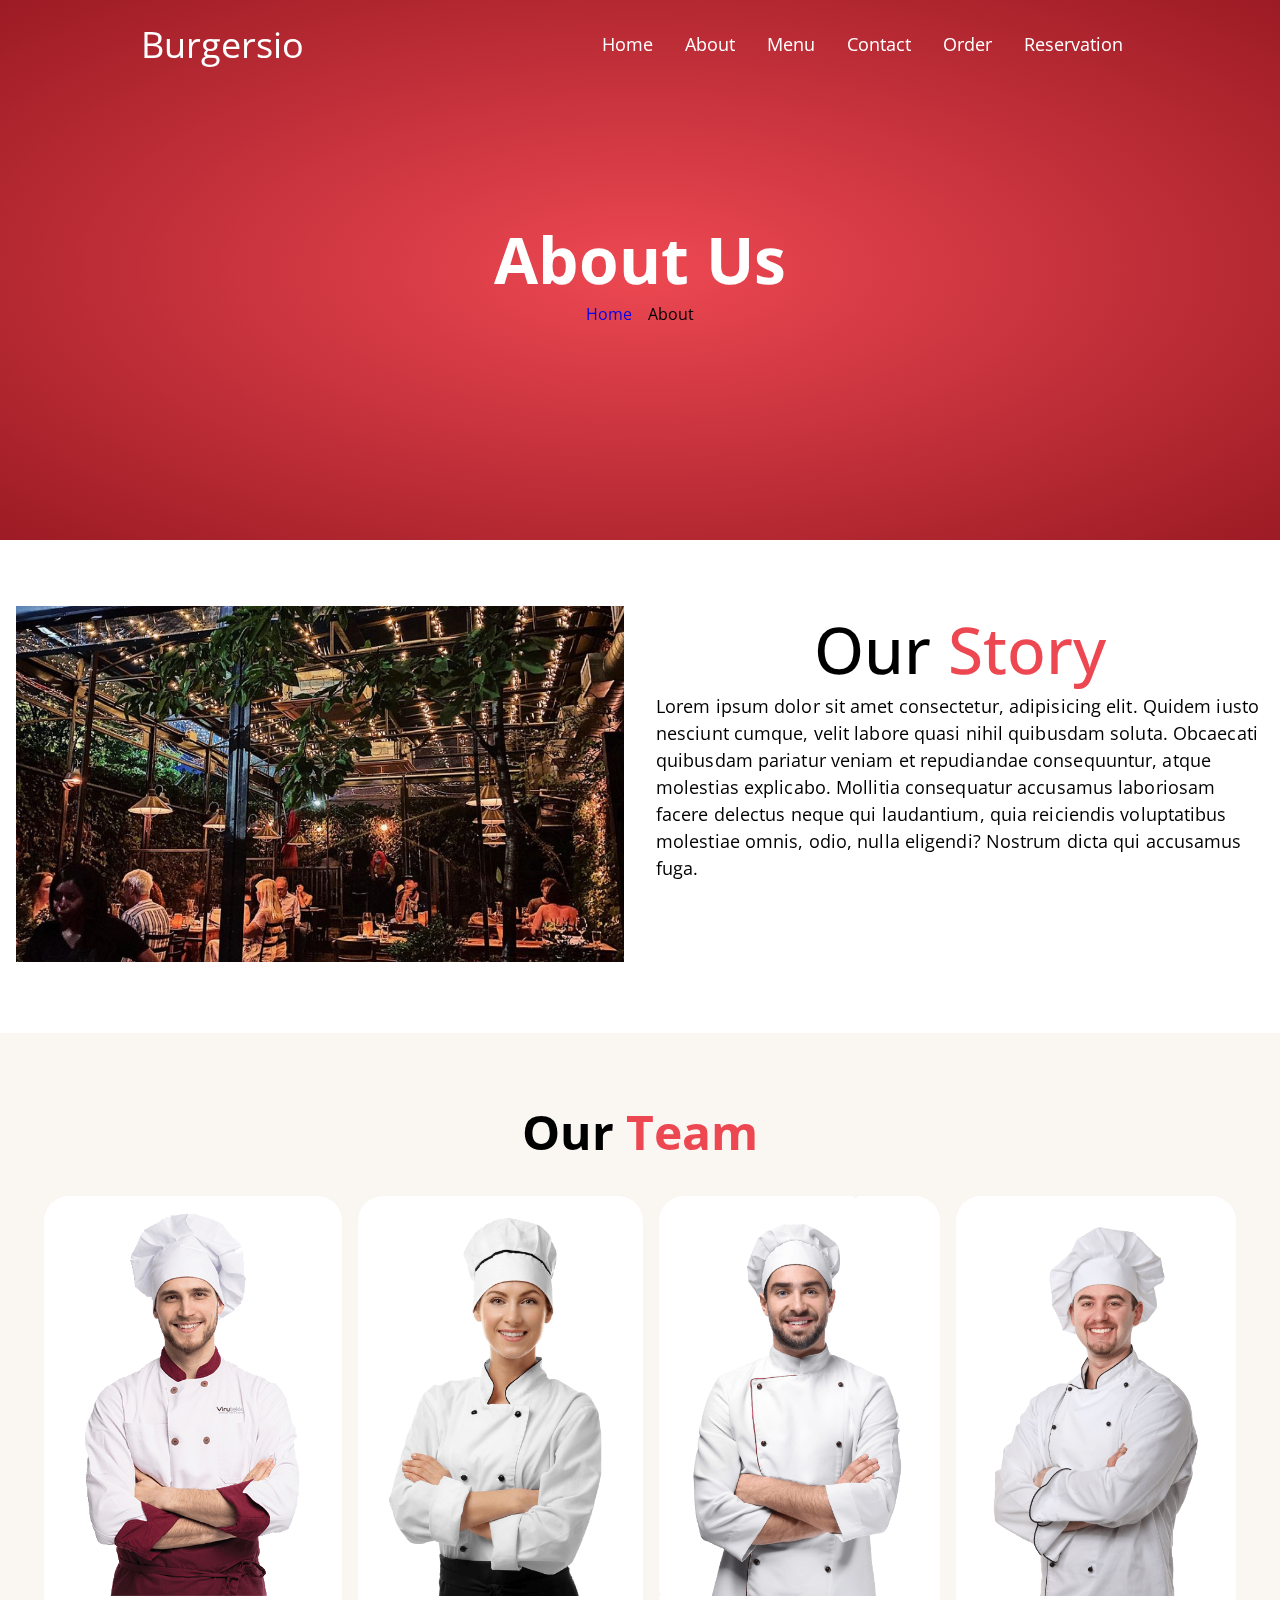
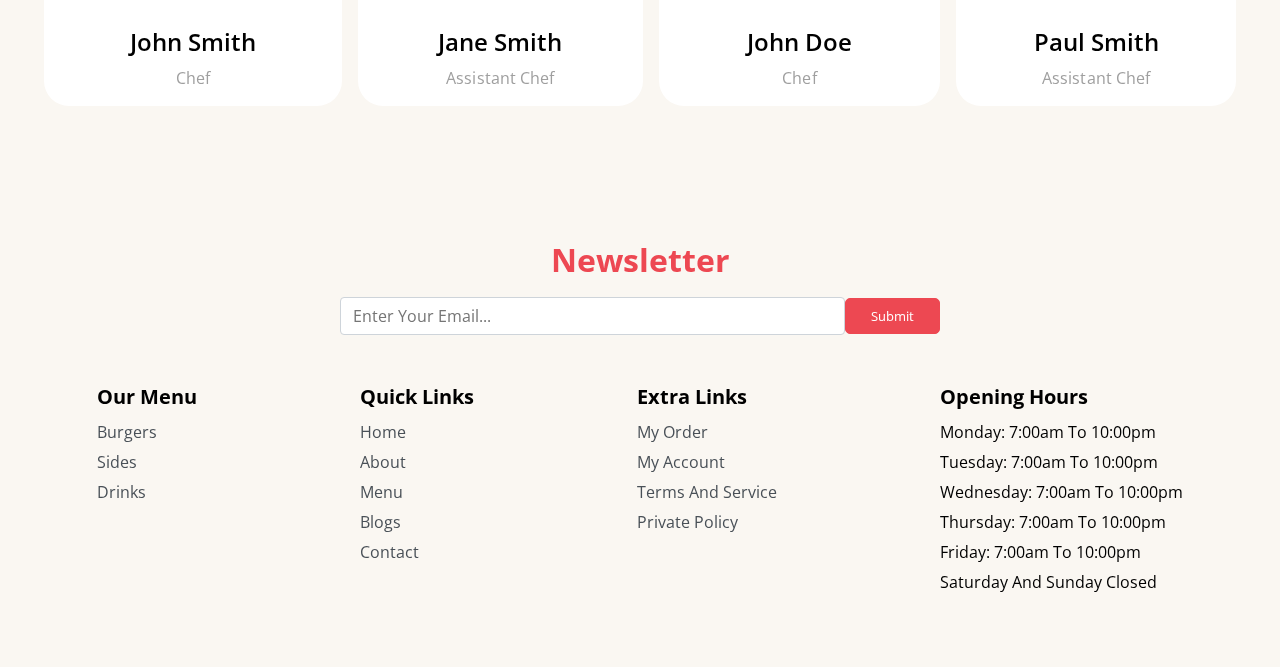
==== about/index.html @ 21f8e9f9 "Burgersio" ====
<!DOCTYPE html>
<html lang="en">

<head>
    <meta charset="UTF-8">
    <meta http-equiv="X-UA-Compatible" content="IE=edge">
    <meta name="viewport" content="width=device-width, initial-scale=1.0">
    <link rel="stylesheet" href="https://use.fontawesome.com/releases/v5.0.13/css/all.css"
        integrity="sha384-DNOHZ68U8hZfKXOrtjWvjxusGo9WQnrNx2sqG0tfsghAvtVlRW3tvkXWZh58N9jp" crossorigin="anonymous">
    <link rel="stylesheet" href="/css/main.css">
    <link href="https://fonts.googleapis.com/css2?family=Poppins:wght@300;400;500;700&display=swap" rel="stylesheet">
    <title>About | Burgersio</title>
</head>

<body>
    <header id="header">
        <div class="nav-container">
            <span id="navbar-toggle" class="toggler">
                <i class="fas fa-bars"></i>
            </span>
            <a href="../index.html" id="logo">Burgersio</a>
            <nav class="navbar">
                <ul class="nav-list">
                    <li class="nav-item"><a href="../index.html" class="nav-link">Home</a></li>
                    <li class="nav-item"><a href="/about" class="nav-link">About</a></li>
                    <li class="nav-item"><a href="/menu" class="nav-link">Menu</a></li>
                    <li class="nav-item"><a href="/contact" class="nav-link">Contact</a></li>
                    <li class="nav-item order-btn">Order</a></li>
                    <li class="nav-item reservation-btn">Reservation</a></li>
                </ul>
            </nav>
        </div>
    </header>

    <section class="hero-header">
        <div class="container">
            <div class="hero-content">
                <h1>About Us</h1>
                <ul>
                    <li><a href="index2.html">Home</a></li>
                    <li>About</a></li>
                </ul>
            </div>
        </div>
    </section>

    <section class="about-us">
        <div class="container">
            <div class="about-container">
                <div class="about-img">
                    <img src="/img/bg.jpeg" class="img-fluid" alt="">
                </div>
                <div class="about-descrption">
                    <h3>Our <span>Story</span></h3>
                    <p>Lorem ipsum dolor sit amet consectetur, adipisicing elit. Quidem iusto nesciunt cumque, velit
                        labore quasi nihil quibusdam soluta. Obcaecati quibusdam pariatur veniam et repudiandae
                        consequuntur, atque molestias explicabo. Mollitia consequatur accusamus laboriosam facere
                        delectus neque qui laudantium, quia reiciendis voluptatibus molestiae omnis, odio, nulla
                        eligendi? Nostrum dicta qui accusamus fuga.</p>
                </div>
            </div>
        </div>
    </section>

    <section class="team">
        <div class="container">
            <h1 id="team-heading">Our <span>Team</span></h1>
            <div class="crew-members">

                <div class="crew-member">
                    <div class="crew-member-img">
                        <img class="img-fluid" src="/img/crew-1.png" alt="">
                    </div>
                    <div class="member-descrption">
                        <h3>John Smith</h3>
                        <p>Chef</p>
                        <div class="social-media">
                            <li><a href="#"><i class="fab fa-twitter"></i></a></li>
                            <li><a href="#"><i class="fab fa-instagram"></i></a></li>
                            <li><a href="#"><i class="fab fa-facebook-f"></i></a></li>
                        </div>
                    </div>
                </div>
                <div class="crew-member">
                    <div class="crew-member-img">
                        <img class="img-fluid" src="/img/crew-2.png" alt="">
                    </div>
                    <div class="member-descrption">
                        <h3>Jane Smith</h3>
                        <p>Assistant Chef</p>
                        <div class="social-media">
                            <li><a href="#"><i class="fab fa-twitter"></i></a></li>
                            <li><a href="#"><i class="fab fa-instagram"></i></a></li>
                            <li><a href="#"><i class="fab fa-facebook-f"></i></a></li>
                        </div>
                    </div>
                </div>

                <div class="crew-member">
                    <div class="crew-member-img">
                        <img class="img-fluid" src="/img/crew-3.png" alt="">
                    </div>
                    <div class="member-descrption">
                        <h3>John Doe</h3>
                        <p>Chef</p>
                        <div class="social-media">
                            <li><a href="#"><i class="fab fa-twitter"></i></a></li>
                            <li><a href="#"><i class="fab fa-instagram"></i></a></li>
                            <li><a href="#"><i class="fab fa-facebook-f"></i></a></li>
                        </div>
                    </div>
                </div>

                <div class="crew-member">
                    <div class="crew-member-img">
                        <img class="img-fluid" src="/img/crew-4.png" alt="">
                    </div>
                    <div class="member-descrption">
                        <h3>Paul Smith</h3>
                        <p>Assistant Chef</p>
                        <div class="social-media">
                            <li><a href="#"><i class="fab fa-twitter"></i></a></li>
                            <li><a href="#"><i class="fab fa-instagram"></i></a></li>
                            <li><a href="#"><i class="fab fa-facebook-f"></i></a></li>
                        </div>
                    </div>
                </div>

            </div>
        </div>
        </div>
    </section>

    <section id="footer">
        <div class="container">
            <h3>Newsletter</h3>
            <div class="newsletter">
                <input type="email" name="" id="" placeholder="Enter Your Email...">
                <input type="submit" class="red-btn" value="Submit">
            </div>

            <div class="footer-navigation">
                <div class="footer-nav-list">
                    <h4>Our Menu</h4>
                    <ul>
                        <li><a href="#">Burgers</a></li>
                        <li><a href="#">Sides</a></li>
                        <li><a href="#">Drinks</a></li>
                    </ul>
                </div>
                <div class="footer-nav-list">
                    <h4>Quick Links</h4>
                    <ul>
                        <li><a href="#">Home</a></li>
                        <li><a href="#">About</a></li>
                        <li><a href="#">Menu</a></li>
                        <li><a href="#">Blogs</a></li>
                        <li><a href="#">Contact</a></li>
                    </ul>
                </div>
                <div class="footer-nav-list">
                    <h4>Extra Links</h4>
                    <ul>
                        <li><a href="#">My Order</a></li>
                        <li><a href="#">My Account</a></li>
                        <li><a href="#">Terms And Service</a></li>
                        <li><a href="#">Private Policy</a></li>
                    </ul>
                </div>
                <div class="footer-nav-list">
                    <h4>Opening Hours</h4>
                    <ul>
                        <li>Monday: 7:00am To 10:00pm</li>
                        <li>Tuesday: 7:00am To 10:00pm</li>
                        <li>Wednesday: 7:00am To 10:00pm</li>
                        <li>Thursday: 7:00am To 10:00pm</li>
                        <li>Friday: 7:00am To 10:00pm</li>
                        <li>Saturday And Sunday Closed</li>
                    </ul>
                </div>
            </div>

        </div>
    </section>
    <section id="reservation-container">
        <div class="reservation">
            <span class="close-btn">&times;</span>
            <div class="reservation-info">
                <h1>Reservation</h1>
                <form>
                    <select name="number_guest" id="">
                        <option value="">Number of guest</option>
                        <option value="1">1</option>
                        <option value="2">2</option>
                        <option value="3">3</option>
                        <option value="4">4</option>
                        <option value="5">5</option>
                        <option value="6+">6+</option>
                    </select>

                    <input type="date" name="date" id="date">

                    <input type="time" name="time" id="time">

                    <input type="submit" class="yellow-btn" value="Book">
                </form>
            </div>
        </div>
    </section>

    <section id="order">
        <div class="order-container">
            <!-- <div class="container"> -->
            <span class="close-btn-2">&times;</span>
            <div class="order-content">
                <div class="order-header">
                    <h3>Logo</h3>
                    <p>900 Third St, Alpharetta GA 30009 </p>
                    <span id="login-btn">Login</span>
                </div>
                <div class="order-sub-body">
                    <form action="">
                        <select name="categories" id="categories">
                            <option value="all">All</option>
                            <option value="burgers">Burger</option>
                            <option value="sides">Sides</option>
                            <option value="drinks">Drinks</option>
                        </select>

                        <input type="text" placeholder="search..." id="searchbar">
                    </form>
                </div>
                <div class="order-body">
                    <div class="food-items active" id="all">
                        <div>
                            <div class="category-name">
                                <h2>Burgers</h2>
                            </div>
                        </div>
                        <div class="item">
                            <h4>CRISPY CHICKEN</h4>
                            <p>Chicken breast, chilli sauce, tomatoes, pickles, coleslaw</p>
                            <span>$5.99</span>
                        </div>
                        <div class="item">
                            <h4>Bacon Burger</h4>
                            <p>House beef patty, cheddar cheese, bacon, onion, mustard</p>
                            <span>$9.99</span>
                        </div>
                        <div class="item">
                            <h4>Double Burger</h4>
                            <p>2 beef patties, cheddar cheese, mustard, pickles, tomatoes</p>
                            <span>$7.99</span>
                        </div>
                        <div class="item">
                            <h4>Classic Burger</h4>
                            <p>Beef, cheddar cheese, ketchup, mustard, pickles, onion</p>
                            <span>$5.99</span>
                        </div>
                        <div>
                            <div class="category-name">
                                <h2>Sides</h2>
                            </div>
                        </div>
                        <div class="item">
                            <h4>Onion Rings</h4>
                            <p>Integer ultrice an aligula lectus purus magna and tempor</p>
                            <span>$1.75</span>
                        </div>
                        <div class="item">
                            <h4>French Fries</h4>
                            <p>Integer ultrice an aligula lectus purus magna and tempor</p>
                            <span>$1.75</span>
                        </div>
                        <div class="item">
                            <h4>Chicken Nuggets</h4>
                            <p>Integer ultrice an aligula lectus purus magna and tempor</p>
                            <span>$1.99</span>
                        </div>
                        <div class="item">
                            <h4>MOZZARELLA STICKS</h4>
                            <p>Integer ultrice an aligula lectus purus magna and tempor</p>
                            <span>$2.99</span>
                        </div>

                        <div>
                            <div class="category-name">
                                <h2>Drinks</h2>
                            </div>
                        </div>
                        <div class="item">
                            <h4>Orange Juice</h4>
                            <p>Lorem ipsum dolor sit, amet consectetur adipisicing.</p>
                            <span>$1.99</span>
                        </div>
                        <div class="item">
                            <h4>Iced Cola</h4>
                            <p>Integer ultrice an aligula lectus purus magna and tempor</p>
                            <span>$1.99</span>
                        </div>
                        <div class="item">
                            <h4>Iced Tea</h4>
                            <p>Integer ultrice an aligula lectus purus magna and tempor</p>
                            <span>$1.99</span>
                        </div>
                        <div class="item">
                            <h4>Trio Cafe</h4>
                            <p>Trio Cafe is Family owned in Boston Waterfront.</p>
                            <span>$2.99</span>
                        </div>
                    </div>

                    <div class="food-items" id="burgers">
                        <div>
                            <div class="category-name">
                                <h2>Burgers</h2>
                            </div>
                        </div>
                        <div class="item">
                            <h4>CRISPY CHICKEN</h4>
                            <p>Chicken breast, chilli sauce, tomatoes, pickles, coleslaw</p>
                            <span>$5.99</span>
                        </div>
                        <div class="item">
                            <h4>Bacon Burger</h4>
                            <p>House beef patty, cheddar cheese, bacon, onion, mustard</p>
                            <span>$9.99</span>
                        </div>
                        <div class="item">
                            <h4>Double Burger</h4>
                            <p>2 beef patties, cheddar cheese, mustard, pickles, tomatoes</p>
                            <span>$7.99</span>
                        </div>
                        <div class="item">
                            <h4>Classic Burger</h4>
                            <p>Beef, cheddar cheese, ketchup, mustard, pickles, onion</p>
                            <span>$5.99</span>
                        </div>
                    </div>

                    <div class="food-items" id="sides">
                        <div>
                            <div class="category-name">
                                <h2>Sides</h2>
                            </div>
                        </div>
                        <div class="item">
                            <h4>Onion Rings</h4>
                            <p>Integer ultrice an aligula lectus purus magna and tempor</p>
                            <span>$1.75</span>
                        </div>
                        <div class="item">
                            <h4>French Fries</h4>
                            <p>Integer ultrice an aligula lectus purus magna and tempor</p>
                            <span>$1.75</span>
                        </div>
                        <div class="item">
                            <h4>Chicken Nuggets</h4>
                            <p>Integer ultrice an aligula lectus purus magna and tempor</p>
                            <span>$1.99</span>
                        </div>
                        <div class="item">
                            <h4>MOZZARELLA STICKS</h4>
                            <p>Integer ultrice an aligula lectus purus magna and tempor</p>
                            <span>$2.99</span>
                        </div>
                    </div>

                    <div class="food-items" id="drinks">
                        <div>
                            <div class="category-name">
                                <h2>Drinks</h2>
                            </div>
                        </div>
                        <div class="item">
                            <h4>Orange Juice</h4>
                            <p>Lorem ipsum dolor sit, amet consectetur adipisicing.</p>
                            <span>$1.99</span>
                        </div>
                        <div class="item">
                            <h4>Iced Cola</h4>
                            <p>Integer ultrice an aligula lectus purus magna and tempor</p>
                            <span>$1.99</span>
                        </div>
                        <div class="item">
                            <h4>Iced Tea</h4>
                            <p>Integer ultrice an aligula lectus purus magna and tempor</p>
                            <span>$1.99</span>
                        </div>
                        <div class="item">
                            <h4>Trio Cafe</h4>
                            <p>Trio Cafe is Family owned in Boston Waterfront.</p>
                            <span>$2.99</span>
                        </div>
                    </div>

                    <div class="order-summary">
                        <div class="summary-header">
                            <h4>Order Summary</h4>
                        </div>
                        <div class="summary">
                            <p>Lorem ipsum dolor, sit amet consectetur adipisicing elit. Illum quaerat delectus
                                nulla sapiente molestias ad eaque minus pariatur laboriosam! Vitae beatae inventore,
                                omnis officiis ipsum perspiciatis alias, consectetur numquam, expedita atque
                                assumenda consequuntur commodi facere. Architecto, enim eveniet corrupti possimus ab
                                mollitia voluptates hic sapiente molestias error fuga earum a.</p>
                        </div>
                    </div>
                </div>
            </div>
        </div>

        <div id="order-item">
            <div class="order-item-container">
                <div class="order-item-content">
                    <span class="closeBtn4">&times;</span>
                    <div class="order-item-header">
                        <h2 class="item-name"></h2>
                        <p class="item-descrption"></p>
                    </div>
                    <div class="order-item-body">
                        <textarea name="instruction" id="instruction" cols="30" rows="10"></textarea>
                    </div>
                    <div class="order-item-footer">
                        <input type="number" name="quantity" id="quantity" min="0" max="10" placeholder="0">
                        <button class="red-btn">Add to order <span class="item-price"></span></button>
                    </div>
                </div>
            </div>
        </div>

        <div id="login">
            <div class="login-container">
                <div class="login-content">
                    <span class="closeBtn3">&times;</span>
                    <div class="login-header">
                        <h3>Login</h3>
                        <p>Don't have a ChowNow account? <span id="sign-up-btn">sign up</span></p>
                    </div>
                    <div class="login-body">
                        <form action="">
                            <div class="text-danger"></div>
                            <input type="email" name="login_email" id="login_email" placeholder="email...">

                            <div class="text-danger"></div>
                            <input type="text" name="login_password" id="login_password" placeholder="password...">

                            <input type="button" value="Login" class="red-btn" id="sign-in">
                        </form>
                    </div>
                    <div class="login-footer">
                        <p>footer</p>
                    </div>
                </div>
            </div>
        </div>

        <div id="sign-up">
            <div class="sign-up-container">
                <div class="sign-up-content">
                    <span class="closeBtn4">&times;</span>
                    <div class="sign-up-header">
                        <h3>Sign Up</h3>
                        <p>Already have an account <span id="login-btn-2">login</span></p>
                    </div>
                    <div class="sign-up-body">
                        <form action="">
                            <div class="text-danger"></div>
                            <input type="text" name="fname" id="fname" placeholder="First Name...">

                            <div class="text-danger"></div>
                            <input type="text" name="lname" id="lname" placeholder="Last Name...">

                            <div class="text-danger"></div>
                            <input type="email" name="email" id="email" placeholder="Email...">

                            <div class="text-danger"></div>
                            <input type="text" name="phone" id="phone" placeholder="Phone...">

                            <div class="text-danger"></div>
                            <input type="text" name="password" id="password" placeholder="Password...">

                            <input type="button" value="Sign Up" class="red-btn" id="register">
                        </form>
                    </div>
                    <div class="sign-up-footer">
                        <p>footer</p>
                    </div>
                </div>
            </div>
        </div>
    </section>
</body>

<script src="https://ajax.googleapis.com/ajax/libs/jquery/3.5.1/jquery.min.js"></script>
<script src="/js/app.js"></script>

</html>
---- css/main.css ----
@import url("https://fonts.googleapis.com/css2?family=Imperial+Script&family=Poppins:wght@300;400;500;700&display=swap");
@import url("https://fonts.googleapis.com/css2?family=Open+Sans:wght@300;400;500;700&display=swap");
* {
  margin: 0;
  padding: 0;
  box-sizing: border-box;
  font-family: "Open Sans";
}

a {
  text-decoration: none;
}

li {
  list-style: none;
}

section {
  padding: 50px 0;
}

input[type='email'], input[type='text'], input[type='date'], input[type='time'], select, textarea {
  display: block;
  width: 100%;
  height: calc(1.5em + 0.75rem + 2px);
  padding: 0.375rem 0.75rem;
  font-size: 1rem;
  font-weight: 400;
  line-height: 1.5;
  color: #495057;
  background-color: #fff;
  background-clip: padding-box;
  border: 1px solid #ced4da;
  border-radius: 0.25rem;
  transition: border-color .15s ease-in-out,box-shadow .15s ease-in-out;
}

.container {
  max-width: 1300px;
  width: 100%;
  margin: 0 auto;
  overflow: hidden;
  padding: 1rem;
}

.yellow-btn {
  border: 1px solid #f7be27;
  color: #1b1b1b;
  background: #f7be27;
  padding: 1rem 1.5rem;
  transition: .3s ease-in-out;
  cursor: pointer;
}

.yellow-btn:hover {
  border: 1px solid #fff;
  color: #fff;
  background: transparent;
}

.red-btn {
  border: 1px solid #ed4852;
  color: #fff;
  background: #ed4852;
  padding: 1rem 1.5rem;
  transition: .3s ease-in-out;
  cursor: pointer;
}

.red-btn:hover {
  border: 1px solid #1b1b1b;
  color: #fff;
  background: #1b1b1b;
}

.img-fluid {
  max-width: 100%;
  height: auto;
}

.sticky {
  background: #fff;
  color: #1b1b1b;
}

.text-danger {
  color: red;
  text-align: left;
  text-transform: capitalize;
}

.reservation-btn {
  cursor: pointer;
}

header.sticky #logo,
header.sticky ul li,
header.sticky .toggler,
header.sticky ul li a {
  color: #1b1b1b !important;
}

header.sticky #logo:hover,
header.sticky ul li:hover,
header.sticky .toggler:hover,
header.sticky ul li a:hover {
  color: #ed4852 !important;
}

@keyframes bounce {
  0% {
    transform: translateY(50);
  }
  50% {
    transform: translateY(-50px);
  }
  100% {
    transform: translateY(50);
  }
}

header {
  position: fixed;
  top: 0;
  left: 0;
  width: 100%;
  display: flex;
  flex-wrap: wrap;
  justify-content: space-between;
  align-items: center;
  padding: 1rem 0;
  z-index: 10;
  transition: 0.3s ease-in-out;
  background: transparent;
}

header .nav-container {
  display: flex;
  align-items: center;
  justify-content: space-around;
  width: 100%;
  flex-wrap: wrap;
}

header .nav-container #navbar-toggle {
  display: none;
}

header .nav-container #logo {
  color: #fff;
  font-size: 36px;
  transition: 0.3s ease-in-out;
  cursor: pointer;
}

header .nav-container .nav-list {
  display: flex;
  align-items: center;
  flex-wrap: wrap;
}

header .nav-container .nav-list .nav-item {
  padding: 1rem;
  cursor: pointer;
  color: #fff;
  transition: .3s ease-in-out;
  font-size: 18px;
}

header .nav-container .nav-list .nav-item:hover {
  color: #1b1b1b;
}

header .nav-container .nav-list .nav-item .nav-link {
  color: #fff;
  transition: .3s ease-in-out;
  font-size: 18px;
}

header .nav-container .nav-list .nav-item .nav-link:hover {
  color: #1b1b1b;
}

.hero {
  position: relative;
  width: 100%;
  height: 100vh;
  background: #ed4852;
  background: radial-gradient(ellipse at center, #ed4852 0%, #9c1b24 100%);
}

.hero .hero-content {
  display: flex;
  align-items: center;
  justify-content: center;
  height: 100vh;
  gap: 5rem;
}

.hero .hero-content .hero-img {
  flex: 90%;
  animation-duration: 2s;
  animation-iteration-count: infinite;
  animation-name: bounce;
  animation-timing-function: linear;
}

.hero .hero-content .hero-descprtion h1 {
  color: #fff;
  font-size: 72px;
  line-height: 1.2;
  margin-bottom: 2.5rem;
  font-weight: 700;
}

.hero .hero-content .hero-descprtion p {
  color: #fff;
  line-height: 1.5;
  letter-spacing: .1px;
  margin-bottom: 2.5rem;
  font-size: 18px;
}

.popular-dishes {
  background: #faf7f2;
}

.popular-dishes h2 {
  text-align: center;
  font-size: 36px;
  padding-bottom: 1rem;
  font-weight: 700;
}

.popular-dishes h2 span {
  color: #ed4852;
}

.popular-dishes .dish-container {
  display: flex;
  align-items: center;
  justify-content: center;
  width: 100%;
  gap: 2rem;
}

.popular-dishes .dish {
  background: #fff;
  cursor: pointer;
  margin-bottom: 2rem;
  overflow: hidden;
}

.popular-dishes .dish:hover img {
  transform: scale(1.2);
}

.popular-dishes .dish:hover h2 {
  z-index: 10;
}

.popular-dishes .dish .dish-img {
  display: inline-block;
  overflow: hidden;
}

.popular-dishes .dish .dish-img img {
  width: 100%;
  transition: 0.5s all ease-in-out;
  overflow: hidden;
  width: 100%;
  position: relative;
}

.popular-dishes .dish .dish-content {
  margin-top: 1rem;
}

.popular-dishes .dish .dish-content h3 {
  padding: 0 1.5rem;
  margin-bottom: .5rem;
}

.popular-dishes .dish .dish-content p {
  padding: 0 1.5rem;
  color: #6F6F87;
  line-height: 1.5;
  letter-spacing: .1px;
  margin-bottom: 1rem;
}

.popular-dishes .dish .dish-content .price {
  padding: 0 1.5rem;
}

.popular-dishes .dish .dish-content .price span {
  color: #ed4852;
  padding-left: 10px;
}

.popular-dishes .yellow-btn {
  margin: 0 auto;
  display: table;
  font-weight: 500;
  font-size: 20px;
}

.popular-dishes .yellow-btn:hover {
  background: #ed4852;
  border-color: #ed4852;
}

#deals .deal-row {
  background: url("/img/row-banner.png") no-repeat center/cover;
  height: 25rem;
  position: relative;
  object-fit: cover;
}

#deals .deal-row .deal-content {
  position: absolute;
  top: 50%;
  left: 7%;
  transform: translateY(-50%);
}

#deals .deal-row .deal-content span {
  font-style: italic;
  font-size: 2rem;
}

#deals .deal-row .deal-content h3 {
  font-size: 3rem;
  color: red;
  text-transform: uppercase;
}

#deals .deal-row .deal-content p {
  font-size: 1.1rem;
  padding-bottom: 1rem;
  line-height: 1.5;
  letter-spacing: .1px;
}

#deals .deal-row .deal-content .red-btn {
  display: table;
  padding: 7px 15px;
}

#deals .deals-container {
  display: grid;
  grid-template-columns: 1fr 1fr 1fr;
  gap: 1rem;
}

#deals .deals-container .deal {
  position: relative;
  overflow: hidden;
  height: 100%;
  text-align: center;
}

#deals .deals-container .deal .deal-content img {
  height: 100%;
  width: 100%;
  object-fit: cover;
}

#deals .deals-container .deal .deal-content .red-btn {
  display: table;
  margin: 0 auto;
  padding: 7px 15px;
}

#deals .deals-container .deal-2 .deal-content {
  width: 100%;
  position: absolute;
  top: 1.5rem;
  padding: 0 2rem;
}

#deals .deals-container .deal-2 .deal-content span {
  color: #6F6F87;
  font-size: 1.3rem;
}

#deals .deals-container .deal-2 .deal-content h3 {
  font-size: 1rem;
  margin-bottom: .5rem;
}

#deals .deals-container .deal-2 .deal-img img {
  width: 100%;
}

#deals .deals-container .deal-3 {
  height: 100%;
}

.download-app .download-container {
  display: flex;
  width: 100%;
  justify-content: center;
  grid-gap: 1rem;
}

.download-app .download-container .download-content {
  width: 600px;
}

.download-app .download-container .download-content .app {
  display: flex;
  align-items: center;
}

.download-app .download-container .download-content h1 {
  font-size: 64px;
  text-transform: capitalize;
  letter-spacing: 1.1;
}

.download-app .download-container .download-content p {
  margin-bottom: .5rem;
  line-height: 1.5;
  letter-spacing: .1px;
}

.download-app .download-container .download-content .apps {
  display: flex;
  grid-gap: 1rem;
}

.download-app .download-container .download-content .apps img {
  height: 100px;
  width: 150px;
}

.download-app .download-img {
  width: 500px;
}

#footer {
  background: #faf7f2;
}

#footer h3 {
  text-align: center;
  font-weight: 700;
  font-size: 32px;
  margin-bottom: 1rem;
  color: #ed4852;
}

#footer .newsletter {
  display: flex;
  align-items: center;
  justify-content: center;
  max-width: 600px;
  margin: 0 auto;
}

#footer .newsletter .red-btn {
  padding: 8px 25px;
  border-radius: 5px;
}

#footer .footer-navigation {
  display: flex;
  justify-content: space-around;
  margin-top: 3rem;
}

#footer .footer-navigation h4 {
  font-size: 20px;
  margin-bottom: .7rem;
}

#footer .footer-navigation li {
  margin-bottom: .5rem;
}

#footer .footer-navigation li a {
  color: #495057;
}

#footer .footer-navigation li a:hover {
  color: #ed4852;
}

.hero-header {
  background: #ed4852;
  background: radial-gradient(ellipse at center, #ed4852 0%, #9c1b24 100%);
  height: 60vh;
  width: 100%;
  display: flex;
  align-items: center;
  justify-content: center;
}

.hero-header .hero-content h1 {
  color: #fff;
  font-size: 64px;
  text-align: center;
}

.hero-header .hero-content ul {
  display: flex;
  align-items: center;
  justify-content: center;
  grid-gap: 1rem;
}

.hero-header .hero-content ul.breadcrumb li:before {
  padding: 8px;
  color: black;
  content: "/\00a0";
}

.menu-container {
  background: #faf7f2;
}

.menu-container .menu-list {
  display: flex;
  align-items: center;
  justify-content: center;
  width: 75%;
  border-radius: 25px;
  grid-gap: 1rem;
  background: #fff;
  margin: 2rem auto;
}

.menu-container .menu-list .menu-category {
  padding: 1rem;
  color: #9f9f9f;
  cursor: pointer;
  font-size: 20px;
  transition: .4s ease-in-out;
}

.menu-container .menu-list .menu-category.active {
  color: #ed4852;
}

.menu-container .menu-list .menu-category.active:hover {
  color: #ed4852;
}

.menu-container .menu-list .menu-category:hover {
  color: #1b1b1b;
}

.menu-container .menu-items-container {
  display: none;
}

.menu-container .menu-items-container.active {
  display: block;
}

.menu-container .menu-items-container .card-container {
  display: flex;
  align-items: center;
  justify-content: center;
  width: 100%;
  grid-gap: 1.5rem;
}

.menu-container .menu-items-container .card-container .card {
  padding: 0 0 1rem 0;
  border-radius: 25px;
  background: #fff;
  cursor: pointer;
  overflow: hidden;
  transition: 0.4s ease-in-out;
}

.menu-container .menu-items-container .card-container .card:hover .card-img img {
  transform: scale(1.1);
}

.menu-container .menu-items-container .card-container .card .card-img img {
  width: 100%;
  object-fit: contain;
  transition: 0.3s ease-in-out;
}

.menu-container .menu-items-container .card-container .card .card-descrption {
  padding: 1rem;
}

.menu-container .menu-items-container .card-container .card .card-descrption h3 {
  margin-bottom: .3rem;
}

.menu-container .menu-items-container .card-container .card .card-descrption p {
  margin-bottom: .3rem;
  line-height: 1.5;
  letter-spacing: .1px;
}

.about-container {
  display: flex;
  justify-content: center;
  grid-gap: 2rem;
  width: 100%;
}

.about-container .about-descrption {
  width: 1000px;
  margin: 0 auto;
}

.about-container .about-descrption h3 {
  font-size: 64px;
  font-weight: 500;
  text-align: center;
}

.about-container .about-descrption h3 span {
  color: #ed4852;
}

.about-container .about-descrption p {
  line-height: 1.5;
  letter-spacing: .1px;
  font-size: 18px;
  font-weight: 400;
}

.team {
  background: #faf7f2;
}

.team #team-heading {
  text-align: center;
  font-size: 48px;
  margin-bottom: 2rem;
}

.team #team-heading span {
  color: #ed4852;
}

.team .crew-members {
  display: flex;
  align-items: center;
  justify-content: center;
  grid-gap: 1rem;
  width: 100%;
}

.team .crew-members .crew-member {
  background: #fff;
  border-radius: 25px;
  overflow: hidden;
  display: inline-block;
}

.team .crew-members .crew-member:hover img {
  transform: scale(1.1);
}

.team .crew-members .crew-member img {
  height: 400px;
  object-fit: cover;
  position: relative;
  transition: .3s ease-in-out;
}

.team .crew-members .crew-member .member-descrption {
  text-align: center;
  margin-top: 1.5rem;
}

.team .crew-members .crew-member .member-descrption h3 {
  margin-bottom: .5rem;
  font-weight: 600;
  font-size: 24px;
}

.team .crew-members .crew-member .member-descrption p {
  margin-bottom: 1rem;
  color: #9f9f9f;
  font-weight: 400;
  line-height: 1.5;
  letter-spacing: .1px;
}

.team .crew-members .crew-member .member-descrption .social-media {
  display: flex;
  align-items: center;
  justify-content: center;
  grid-gap: 2rem;
  width: 100%;
}

.team .crew-members .crew-member .member-descrption .social-media a {
  color: #1b1b1b;
  transition: 0.4s ease-in-out;
  font-size: 20px;
}

.team .crew-members .crew-member .member-descrption .social-media a:hover {
  color: #ed4852;
}

#reservation-container {
  position: fixed;
  top: 0;
  right: 0;
  left: 0;
  height: 100vh;
  width: 100vw;
  padding: 0;
  transition: 0.4s;
  opacity: 0;
  z-index: -1;
}

#reservation-container.active {
  opacity: 1;
  z-index: 100;
  display: block;
}

#reservation-container .reservation {
  position: relative;
  background: #ed4852;
  background: radial-gradient(ellipse at center, #ed4852 0%, #9c1b24 100%);
}

#reservation-container .reservation .close-btn {
  position: absolute;
  top: 0;
  right: 10px;
  font-size: 56px;
  cursor: pointer;
  transition: 0.3s ease-in-out;
}

#reservation-container .reservation .close-btn:hover {
  color: #fff;
}

#reservation-container .reservation .reservation-info {
  display: flex;
  justify-content: center;
  align-items: center;
  width: 100%;
  height: 100vh;
  flex-direction: column;
}

#reservation-container .reservation .reservation-info h1 {
  margin-bottom: 2rem;
  font-size: 48px;
  color: #fff;
}

#reservation-container .reservation .reservation-info form {
  width: 50%;
}

#reservation-container .reservation .reservation-info form input[type='date'], #reservation-container .reservation .reservation-info form input[type="time"], #reservation-container .reservation .reservation-info form select {
  display: block;
  width: 100%;
  height: calc(1.5em + 0.75rem + 2px);
  padding: 0.375rem 0.75rem;
  font-size: 1rem;
  font-weight: 400;
  line-height: 1.5;
  color: #495057;
  background-color: #fff;
  background-clip: padding-box;
  border: 1px solid #ced4da;
  border-radius: 0.25rem;
  transition: border-color .15s ease-in-out,box-shadow .15s ease-in-out;
  margin-bottom: 1rem;
}

#reservation-container .reservation .reservation-info form .yellow-btn {
  padding: .6rem 2rem;
  width: 50%;
  display: table;
  margin: 0 auto;
  margin-top: 2rem;
}

#order {
  position: fixed;
  top: 0;
  right: 0;
  left: 0;
  bottom: 0;
  height: 100vh;
  width: 100vw;
  padding: 0;
  transition: 0.4s;
  opacity: 0;
  z-index: -1;
}

#order.active {
  opacity: 1;
  z-index: 100;
}

#order .order-container {
  background: rgba(0, 0, 0, 0.8);
  height: 100%;
  padding: 1rem;
  width: 100%;
  overflow: auto;
}

#order .order-container .close-btn-2 {
  position: absolute;
  right: 15px;
  top: 0px;
  font-size: 48px;
  color: #fff;
  transition: 0.4s ease-in-out;
  cursor: pointer;
}

#order .order-container .close-btn-2:hover {
  color: #ced4da;
}

#order .order-container .order-content {
  background: #fff;
  padding: 2.5rem;
  border-radius: 16px;
  margin: 5% auto;
  width: 1100px;
}

#order .order-container .order-content .order-header {
  display: flex;
  align-items: center;
  justify-content: space-around;
  grid-gap: 4rem;
  border-bottom: 1px solid #eee;
  padding: 1.5rem 0;
}

#order .order-container .order-content .order-header h3 {
  border-right: 1px solid #eee;
  padding-right: 1.5rem;
}

#order .order-container .order-content .order-header p {
  flex: 1;
  line-height: 1.5;
  letter-spacing: .1px;
}

#order .order-container .order-content .order-header #login-btn {
  cursor: pointer;
}

#order .order-container .order-content .order-sub-body {
  margin-top: 1.5rem;
  padding: 1rem 0;
  border-bottom: 1px solid #eee;
}

#order .order-container .order-content .order-sub-body form {
  display: flex;
  align-items: center;
  justify-content: space-around;
  grid-gap: 1.5rem;
  width: 100%;
}

#order .order-container .order-content .order-sub-body form input[type='text'], #order .order-container .order-content .order-sub-body form select {
  display: block;
  width: 100%;
  height: calc(1.5em + 0.75rem + 2px);
  padding: 0.375rem 0.75rem;
  font-size: 1rem;
  font-weight: 400;
  line-height: 1.5;
  color: #495057;
  background-color: #fff;
  background-clip: padding-box;
  border: 1px solid #ced4da;
  border-radius: 0.25rem;
  transition: border-color .15s ease-in-out,box-shadow .15s ease-in-out;
  margin-bottom: 1rem;
}

#order .order-container .order-content .order-body {
  display: flex;
  justify-content: space-around;
  width: 100%;
  grid-gap: 1rem;
}

#order .order-container .order-content .order-body .food-items {
  display: none;
  width: 600px;
}

#order .order-container .order-content .order-body .food-items.active {
  display: block !important;
}

#order .order-container .order-content .order-body .food-items h2 {
  font-size: 32px;
  text-decoration: underline;
  margin: 1rem 0 2rem;
}

#order .order-container .order-content .order-body .food-items .item {
  border: 1px solid #eee;
  padding: 1.2rem;
  border-radius: 15px;
  margin-bottom: 1.5rem;
  cursor: pointer;
}

#order .order-container .order-content .order-body .food-items .item h4 {
  text-transform: uppercase;
  margin-bottom: .5rem;
}

#order .order-container .order-content .order-body .food-items .item p {
  margin-bottom: .5rem;
  line-height: 1.5;
  letter-spacing: .1px;
}

#order .order-container .order-content .order-body .order-summary {
  border: 1px solid #eee;
  margin: 0 auto;
  margin-top: 2rem;
  padding: 1rem;
  border-radius: 15px;
  height: 100%;
  width: 500px;
}

#order .order-container .order-content .order-body .order-summary .summary-header {
  border-bottom: 1px solid #eee;
  padding: 1rem 0;
  font-size: 20px;
}

#order .order-container .order-content .order-body .order-summary .summary {
  margin-top: 1rem;
}

#order #order-item {
  position: fixed;
  top: 0;
  right: 0;
  left: 0;
  bottom: 0;
  height: 100vh;
  width: 100vw;
  padding: 0;
  transition: 0.5s;
  opacity: 0;
  z-index: -1;
}

#order #order-item.active {
  opacity: 1;
  z-index: 1000;
}

#order #order-item .order-item-container {
  background: rgba(0, 0, 0, 0.8);
  height: 100%;
  overflow: auto;
}

#order #order-item .order-item-container .order-item-content {
  background: #fff;
  padding: 2.5rem;
  border-radius: 16px;
  margin: 5% auto;
  width: 750px;
  position: relative;
}

#order #order-item .order-item-container .order-item-content .closeBtn4 {
  position: absolute;
  top: 20px;
  right: 20px;
  font-size: 36px;
  cursor: pointer;
}

#order #order-item .order-item-container .order-item-content .order-item-header {
  margin-bottom: 1rem;
}

#order #order-item .order-item-container .order-item-content .order-item-body {
  margin-bottom: 1rem;
}

#order #order-item .order-item-container .order-item-content .order-item-body textarea {
  height: 150px;
}

#order #order-item .order-item-container .order-item-content .order-item-footer {
  display: flex;
  gap: 1rem;
}

#order #order-item .order-item-container .order-item-content .order-item-footer #quantity {
  width: 75px;
}

#order #order-item .order-item-container .order-item-content .order-item-footer .red-btn {
  display: flex;
  padding: .5rem;
  gap: 1rem;
}

#order #login {
  position: fixed;
  top: 0;
  right: 0;
  left: 0;
  bottom: 0;
  height: 100vh;
  width: 100vw;
  padding: 0;
  transition: 0.5s;
  opacity: 0;
  z-index: -1;
}

#order #login.active {
  opacity: 1;
  z-index: 1000;
}

#order #login .login-container {
  background: rgba(0, 0, 0, 0.8);
  height: 100%;
  overflow: auto;
}

#order #login .login-container .login-content {
  background: #fff;
  padding: 2.5rem;
  border-radius: 16px;
  margin: 5% auto;
  width: 750px;
  position: relative;
  text-align: center;
}

#order #login .login-container .login-content .closeBtn3 {
  position: absolute;
  top: 20px;
  right: 20px;
  font-size: 36px;
  cursor: pointer;
}

#order #login .login-container .login-content .login-header h3 {
  margin-top: 3rem;
  margin-bottom: 1rem;
  font-size: 36px;
}

#order #login .login-container .login-content .login-header p {
  margin-bottom: 1.5rem;
  line-height: 1.5;
  letter-spacing: .1px;
}

#order #login .login-container .login-content .login-header p span {
  color: #ed4852;
  cursor: pointer;
  text-transform: capitalize;
}

#order #login .login-container .login-content .login-body input {
  margin-bottom: 1.5rem;
}

#order #login .login-container .login-content .login-body .red-btn {
  padding: 10px 35px;
  text-transform: capitalize;
  font-size: 16px;
}

#order #sign-up {
  position: fixed;
  top: 0;
  right: 0;
  left: 0;
  bottom: 0;
  height: 100vh;
  width: 100vw;
  padding: 0;
  transition: 0.4s;
  opacity: 0;
  z-index: -1;
}

#order #sign-up.active {
  opacity: 1;
  z-index: 100;
}

#order #sign-up .sign-up-container {
  background: rgba(0, 0, 0, 0.8);
  height: 100%;
  overflow: auto;
}

#order #sign-up .sign-up-container .sign-up-content {
  background: #fff;
  padding: 2.5rem;
  border-radius: 16px;
  margin: 5% auto;
  width: 750px;
  position: relative;
  text-align: center;
}

#order #sign-up .sign-up-container .sign-up-content .closeBtn4 {
  position: absolute;
  top: 20px;
  right: 20px;
  font-size: 36px;
  cursor: pointer;
}

#order #sign-up .sign-up-container .sign-up-content .sign-up-header h3 {
  margin-top: 3rem;
  margin-bottom: 1rem;
  font-size: 36px;
}

#order #sign-up .sign-up-container .sign-up-content .sign-up-header p {
  margin-bottom: 1.5rem;
  line-height: 1.5;
  letter-spacing: .1px;
}

#order #sign-up .sign-up-container .sign-up-content .sign-up-header p span {
  color: #ed4852;
  text-transform: capitalize;
  cursor: pointer;
}

#order #sign-up .sign-up-container .sign-up-content .sign-up-body input {
  margin-bottom: 1.5rem;
}

#order #sign-up .sign-up-container .sign-up-content .sign-up-body .red-btn {
  padding: 10px 35px;
  text-transform: capitalize;
  font-size: 16px;
}

.contact .contact-container {
  display: flex;
  align-items: center;
  grid-gap: 1.5rem;
  width: 100%;
}

.contact .contact-container h2 {
  font-size: 32px;
}

.contact .contact-container p {
  margin-bottom: 1rem;
  line-height: 1.7;
  letter-spacing: .2px;
}

.contact .contact-container .contact-info {
  width: 650px;
}

.contact .contact-container .contact-info form {
  width: 100%;
}

.contact .contact-container .contact-info form input {
  margin-bottom: 1rem;
}

.contact .contact-container .contact-info form textarea {
  height: 150px;
}

.contact .contact-container .contact-info form .red-btn {
  padding: .4rem 1.6rem;
  font-size: 18px;
  font-weight: 300;
  margin-top: 1rem;
}

.contact .contact-container .map {
  max-width: 600px;
  width: 100%;
  height: 50vh;
}

@media screen and (max-width: 750px) {
  header {
    background: #fff;
    justify-content: space-around;
  }
  header .toggler {
    display: block !important;
    font-size: 18px;
    position: absolute;
    right: 25%;
  }
  header #logo {
    color: #1b1b1b !important;
    font-size: 22px !important;
  }
  header .nav-list {
    display: none !important;
  }
  header .nav-list li {
    display: inline-block;
    width: 100%;
    text-align: center;
    color: #1b1b1b !important;
  }
  header .nav-list li:hover {
    background: #f7be27;
  }
  header .nav-list li a {
    color: #1b1b1b !important;
    display: block;
    text-align: center;
  }
  .hero {
    height: 100%;
  }
  .hero .hero-content {
    margin-top: 10rem;
    flex-wrap: wrap;
    height: 100%;
    gap: 3rem;
  }
  .hero .hero-content .hero-descprtion {
    margin-bottom: 4rem;
  }
  .hero .hero-content .hero-descprtion h1 {
    font-size: 2.3rem;
    padding-bottom: 1rem;
    margin-bottom: 0;
  }
  .hero .hero-content .hero-descprtion p {
    font-size: 14px;
    line-height: 1.7;
    letter-spacing: .5px;
  }
  .hero .hero-content .hero-descprtion .yellow-btn {
    padding: 0.5rem 1rem;
  }
  .popular-dishes h2 {
    font-size: 1.7rem;
  }
  .popular-dishes .dish-container {
    flex-direction: row;
    flex-wrap: wrap;
  }
  .popular-dishes .dish-container .dish .dish-content h3 {
    font-size: 20px;
  }
  .popular-dishes .dish-container .dish .dish-content p {
    font-size: 14px;
    line-height: 1.7;
    letter-spacing: .5px;
  }
  .popular-dishes .yellow-btn {
    padding: 0.5rem 1rem;
    font-size: 14px;
  }
  #deals .deal-row {
    height: 20rem;
  }
  #deals .deal-row .deal-content span {
    font-size: 24px !important;
  }
  #deals .deal-row .deal-content h3 {
    font-size: 2.5rem;
  }
  #deals .deal-row .deal-content p {
    font-size: 1rem;
  }
  #deals .deal-row .deal-content .red-btn {
    padding: 5px 9px;
  }
  #deals .deals-container {
    grid-template-columns: 1fr;
  }
  #deals .deals-container .deal-2 {
    order: 2;
  }
  #deals .deals-container .deal-2 .deal-content span {
    font-size: 18px;
  }
  #deals .deals-container .deal-2 .deal-content h3 {
    font-size: 22px;
  }
  #deals .deals-container .deal-2 .deal-content .red-btn {
    font-size: 16px;
  }
  #deals .deals-container .deal-3 {
    order: 1;
  }
  .download-app .download-container {
    flex-direction: row;
    flex-wrap: wrap-reverse;
    gap: 5rem;
  }
  .download-app .download-container .download-content h2 {
    font-size: 24px;
  }
  .download-app .download-container .download-content p {
    font-size: 14px;
    line-height: 2;
  }
  .download-app .download-container .download-content .apps {
    justify-content: center;
  }
  .download-app .download-container .download-content .apps img {
    width: 150px;
  }
  #footer .footer-navigation {
    flex-direction: row;
    flex-wrap: wrap;
    justify-content: start;
  }
  #footer .footer-navigation .footer-nav-list {
    width: 100%;
    margin-bottom: 2rem;
  }
  #footer .footer-navigation .footer-nav-list li {
    font-size: 11.2px;
  }
  #footer .footer-navigation .footer-nav-list li a {
    font-size: 11.2px;
  }
  .hero-header .hero-content h1 {
    font-size: 3rem;
  }
  .about-us .about-container {
    flex-direction: row;
    flex-wrap: wrap;
  }
  .about-us .about-container .about-descrption {
    width: 100%;
  }
  .about-us .about-container .about-descrption h3 {
    font-size: 40px;
  }
  .about-us .about-container .about-descrption p {
    font-size: 14px;
    line-height: 1.7;
    letter-spacing: .2px;
  }
  .team #team-heading {
    font-size: 40px;
  }
  .team .crew-members {
    flex-wrap: wrap;
    flex-direction: row;
  }
  .menu-container .menu .menu-list {
    width: 100%;
  }
  .menu-container .menu .menu-list li {
    font-size: 16px;
  }
  .menu-container .menu .menu-items-container .card-container {
    flex-direction: row;
    flex-wrap: wrap;
  }
  .menu-container .menu .menu-items-container .card-container .card .card-descrption h3 {
    font-size: 20px;
  }
  .menu-container .menu .menu-items-container .card-container .card .card-descrption p {
    font-size: 14px;
    line-height: 1.7;
    letter-spacing: .5px;
  }
  .contact .contact-container {
    flex-direction: row;
    flex-wrap: wrap;
  }
  .contact .contact-container .contact-info h2 {
    margin-bottom: 1rem;
  }
  #reservation-container .reservation .reservation-info form {
    width: 100%;
    padding: 1rem;
  }
  #order .order-container .order-content {
    width: 100%;
  }
  #order .order-container .order-content .order-header {
    flex-direction: row;
    flex-wrap: wrap;
  }
  #order .order-container .order-content .order-sub-body form {
    flex-wrap: wrap;
    flex-direction: row;
  }
  #order .order-container .order-content .order-sub-body form #categories {
    order: 2;
  }
  #order .order-container .order-content .order-sub-body form #searchbar {
    order: 1;
  }
  #order .order-container .order-content .order-body {
    flex-direction: row;
    flex-wrap: wrap;
  }
  #order .order-container .order-content .order-body .food-items .category-name h2 {
    font-size: 24px;
  }
  #order .order-container .order-content .order-body .food-items .item h4 {
    font-size: 14px;
  }
  #order .order-container .order-content .order-body .food-items .item p {
    font-size: 12px;
  }
}
/*# sourceMappingURL=main.css.map */
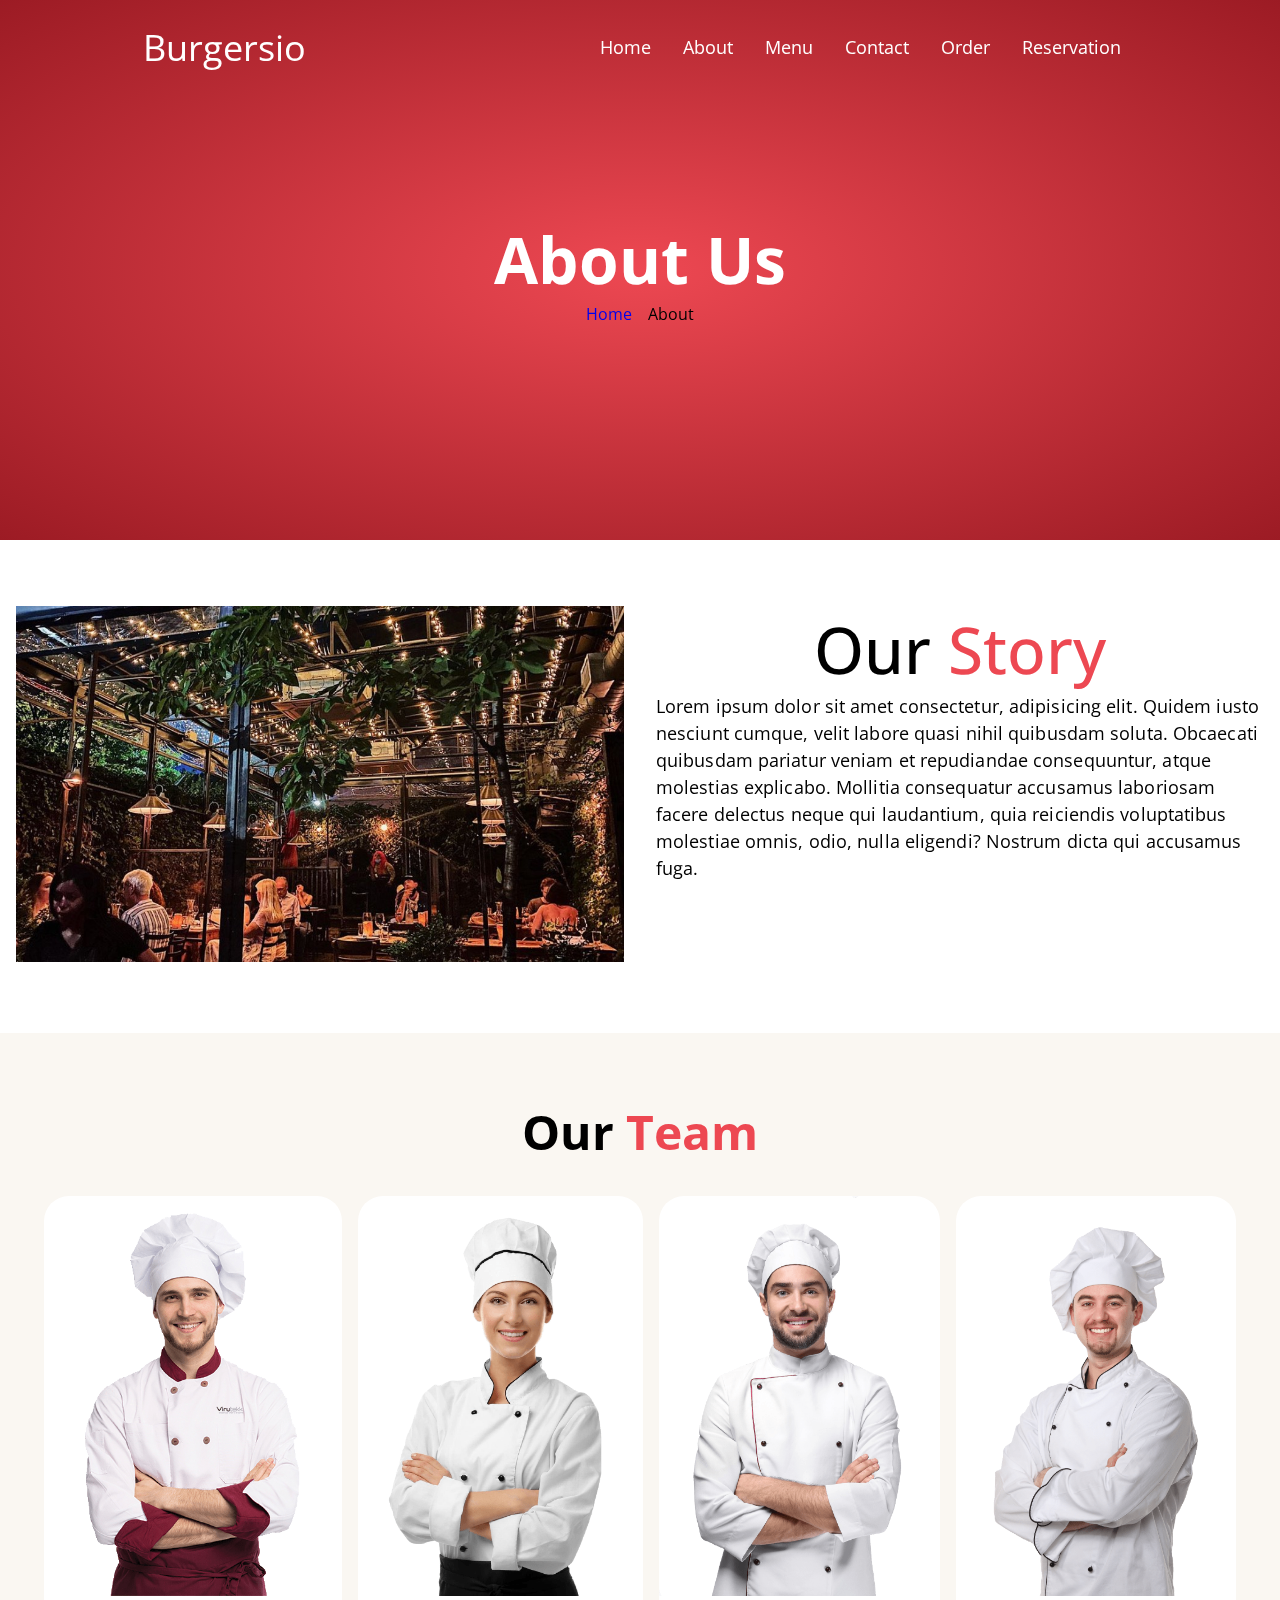
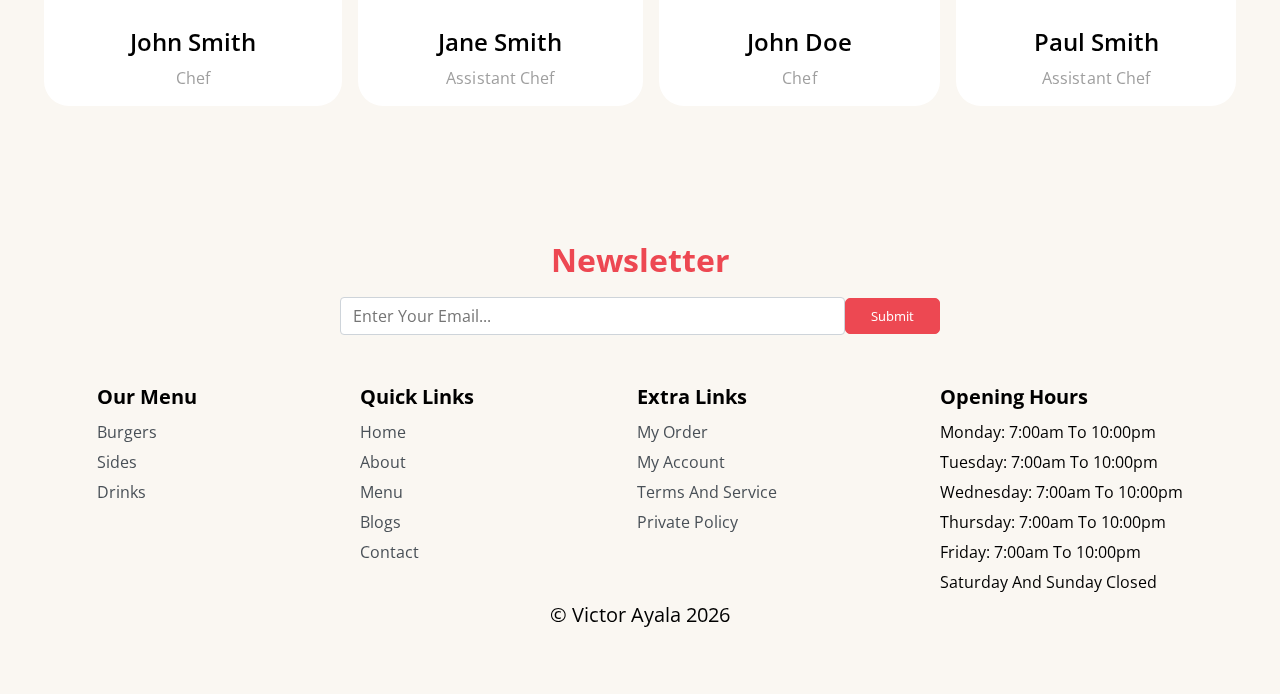
==== commit 00b3fe4a: "update footer and navbar" ====
--- a/about/index.html
+++ b/about/index.html
@@ -14,12 +14,16 @@
 
 <body>
     <header id="header">
-        <div class="nav-container">
-            <span id="navbar-toggle" class="toggler">
-                <i class="fas fa-bars"></i>
-            </span>
-            <a href="../index.html" id="logo">Burgersio</a>
-            <nav class="navbar">
+        <nav class="navbar">
+            <div class="nav-menu">
+                <div class="navbar-brand">
+                    <a href="../index.html" id="logo">Burgersio</a>
+                </div>
+                <div class="toggle">
+                    <span id="navbar-toggle" class="toggler">
+                        <i class="fas fa-bars"></i>
+                    </span>
+                </div>
                 <ul class="nav-list">
                     <li class="nav-item"><a href="../index.html" class="nav-link">Home</a></li>
                     <li class="nav-item"><a href="/about" class="nav-link">About</a></li>
@@ -28,8 +32,8 @@
                     <li class="nav-item order-btn">Order</a></li>
                     <li class="nav-item reservation-btn">Reservation</a></li>
                 </ul>
-            </nav>
-        </div>
+            </div>
+        </nav>
     </header>
 
     <section class="hero-header">
@@ -37,7 +41,7 @@
             <div class="hero-content">
                 <h1>About Us</h1>
                 <ul>
-                    <li><a href="index2.html">Home</a></li>
+                    <li><a href="../index.html">Home</a></li>
                     <li>About</a></li>
                 </ul>
             </div>
@@ -179,9 +183,10 @@
                     </ul>
                 </div>
             </div>
-
+            <p>© Victor Ayala <span id="year"></span></p>
         </div>
     </section>
+
     <section id="reservation-container">
         <div class="reservation">
             <span class="close-btn">&times;</span>
--- a/css/main.css
+++ b/css/main.css
@@ -19,7 +19,12 @@
   padding: 50px 0;
 }
 
-input[type='email'], input[type='text'], input[type='date'], input[type='time'], select, textarea {
+input[type='email'],
+input[type='text'],
+input[type='date'],
+input[type='time'],
+select,
+textarea {
   display: block;
   width: 100%;
   height: calc(1.5em + 0.75rem + 2px);
@@ -32,7 +37,7 @@
   background-clip: padding-box;
   border: 1px solid #ced4da;
   border-radius: 0.25rem;
-  transition: border-color .15s ease-in-out,box-shadow .15s ease-in-out;
+  transition: border-color .15s ease-in-out, box-shadow .15s ease-in-out;
 }
 
 .container {
@@ -124,9 +129,6 @@
   top: 0;
   left: 0;
   width: 100%;
-  display: flex;
-  flex-wrap: wrap;
-  justify-content: space-between;
   align-items: center;
   padding: 1rem 0;
   z-index: 10;
@@ -134,32 +136,42 @@
   background: transparent;
 }
 
-header .nav-container {
-  display: flex;
+header .navbar {
+  padding: .2rem;
+  height: 0rem;
+  min-height: 10vh;
+  overflow: hidden;
+  transition: height 1s ease-in-out;
+  max-width: 1300px;
+  margin: 0 auto;
+}
+
+header .navbar .nav-menu {
+  display: flex;
+  flex-direction: row;
+  flex-wrap: wrap;
   align-items: center;
   justify-content: space-around;
-  width: 100%;
-  flex-wrap: wrap;
-}
-
-header .nav-container #navbar-toggle {
-  display: none;
-}
-
-header .nav-container #logo {
+}
+
+header .navbar .nav-menu .navbar-brand #logo {
   color: #fff;
   font-size: 36px;
   transition: 0.3s ease-in-out;
   cursor: pointer;
 }
 
-header .nav-container .nav-list {
+header .navbar .nav-menu .toggle {
+  display: none;
+}
+
+header .navbar .nav-menu .nav-list {
   display: flex;
   align-items: center;
   flex-wrap: wrap;
 }
 
-header .nav-container .nav-list .nav-item {
+header .navbar .nav-menu .nav-list .nav-item {
   padding: 1rem;
   cursor: pointer;
   color: #fff;
@@ -167,17 +179,17 @@
   font-size: 18px;
 }
 
-header .nav-container .nav-list .nav-item:hover {
+header .navbar .nav-menu .nav-list .nav-item:hover {
   color: #1b1b1b;
 }
 
-header .nav-container .nav-list .nav-item .nav-link {
+header .navbar .nav-menu .nav-list .nav-item .nav-link {
   color: #fff;
   transition: .3s ease-in-out;
   font-size: 18px;
 }
 
-header .nav-container .nav-list .nav-item .nav-link:hover {
+header .navbar .nav-menu .nav-list .nav-item .nav-link:hover {
   color: #1b1b1b;
 }
 
@@ -198,6 +210,7 @@
 }
 
 .hero .hero-content .hero-img {
+  margin-top: 3rem;
   flex: 90%;
   animation-duration: 2s;
   animation-iteration-count: infinite;
@@ -432,7 +445,7 @@
 
 .download-app .download-container .download-content .apps img {
   height: 100px;
-  width: 150px;
+  width: 175px;
 }
 
 .download-app .download-img {
@@ -485,6 +498,11 @@
 
 #footer .footer-navigation li a:hover {
   color: #ed4852;
+}
+
+#footer p {
+  text-align: center;
+  font-size: 20px;
 }
 
 .hero-header {
@@ -763,7 +781,9 @@
   width: 50%;
 }
 
-#reservation-container .reservation .reservation-info form input[type='date'], #reservation-container .reservation .reservation-info form input[type="time"], #reservation-container .reservation .reservation-info form select {
+#reservation-container .reservation .reservation-info form input[type='date'],
+#reservation-container .reservation .reservation-info form input[type="time"],
+#reservation-container .reservation .reservation-info form select {
   display: block;
   width: 100%;
   height: calc(1.5em + 0.75rem + 2px);
@@ -776,7 +796,7 @@
   background-clip: padding-box;
   border: 1px solid #ced4da;
   border-radius: 0.25rem;
-  transition: border-color .15s ease-in-out,box-shadow .15s ease-in-out;
+  transition: border-color .15s ease-in-out, box-shadow .15s ease-in-out;
   margin-bottom: 1rem;
 }
 
@@ -875,7 +895,8 @@
   width: 100%;
 }
 
-#order .order-container .order-content .order-sub-body form input[type='text'], #order .order-container .order-content .order-sub-body form select {
+#order .order-container .order-content .order-sub-body form input[type='text'],
+#order .order-container .order-content .order-sub-body form select {
   display: block;
   width: 100%;
   height: calc(1.5em + 0.75rem + 2px);
@@ -888,7 +909,7 @@
   background-clip: padding-box;
   border: 1px solid #ced4da;
   border-radius: 0.25rem;
-  transition: border-color .15s ease-in-out,box-shadow .15s ease-in-out;
+  transition: border-color .15s ease-in-out, box-shadow .15s ease-in-out;
   margin-bottom: 1rem;
 }
 
@@ -1199,7 +1220,7 @@
 
 .contact .contact-container .contact-info form .red-btn {
   padding: .4rem 1.6rem;
-  font-size: 18px;
+  font-size: 20px;
   font-weight: 300;
   margin-top: 1rem;
 }
@@ -1215,29 +1236,34 @@
     background: #fff;
     justify-content: space-around;
   }
-  header .toggler {
+  header .navbar {
+    min-height: 5vh;
+  }
+  header .navbar.active {
+    height: 25rem;
+  }
+  header .navbar .nav-menu .navbar-brand #logo {
+    color: #1b1b1b !important;
+    font-size: 26px !important;
+  }
+  header .navbar .toggle {
     display: block !important;
     font-size: 18px;
-    position: absolute;
-    right: 25%;
-  }
-  header #logo {
-    color: #1b1b1b !important;
-    font-size: 22px !important;
-  }
-  header .nav-list {
-    display: none !important;
-  }
-  header .nav-list li {
-    display: inline-block;
+  }
+  header .navbar .nav-list {
+    margin-top: 15px;
+    flex-direction: column;
+    width: 100%;
+  }
+  header .navbar .nav-list li {
     width: 100%;
     text-align: center;
     color: #1b1b1b !important;
   }
-  header .nav-list li:hover {
+  header .navbar .nav-list li:hover {
     background: #f7be27;
   }
-  header .nav-list li a {
+  header .navbar .nav-list li a {
     color: #1b1b1b !important;
     display: block;
     text-align: center;
@@ -1260,7 +1286,7 @@
     margin-bottom: 0;
   }
   .hero .hero-content .hero-descprtion p {
-    font-size: 14px;
+    font-size: 16px;
     line-height: 1.7;
     letter-spacing: .5px;
   }
@@ -1278,13 +1304,13 @@
     font-size: 20px;
   }
   .popular-dishes .dish-container .dish .dish-content p {
-    font-size: 14px;
+    font-size: 16px;
     line-height: 1.7;
     letter-spacing: .5px;
   }
   .popular-dishes .yellow-btn {
     padding: 0.5rem 1rem;
-    font-size: 14px;
+    font-size: 20px;
   }
   #deals .deal-row {
     height: 20rem;
@@ -1314,7 +1340,7 @@
     font-size: 22px;
   }
   #deals .deals-container .deal-2 .deal-content .red-btn {
-    font-size: 16px;
+    font-size: 20px;
   }
   #deals .deals-container .deal-3 {
     order: 1;
@@ -1328,14 +1354,14 @@
     font-size: 24px;
   }
   .download-app .download-container .download-content p {
-    font-size: 14px;
+    font-size: 16px;
     line-height: 2;
   }
   .download-app .download-container .download-content .apps {
     justify-content: center;
   }
   .download-app .download-container .download-content .apps img {
-    width: 150px;
+    width: 175px;
   }
   #footer .footer-navigation {
     flex-direction: row;
@@ -1347,10 +1373,10 @@
     margin-bottom: 2rem;
   }
   #footer .footer-navigation .footer-nav-list li {
-    font-size: 11.2px;
+    font-size: 16px;
   }
   #footer .footer-navigation .footer-nav-list li a {
-    font-size: 11.2px;
+    font-size: 16px;
   }
   .hero-header .hero-content h1 {
     font-size: 3rem;
@@ -1366,7 +1392,7 @@
     font-size: 40px;
   }
   .about-us .about-container .about-descrption p {
-    font-size: 14px;
+    font-size: 16px;
     line-height: 1.7;
     letter-spacing: .2px;
   }
@@ -1391,7 +1417,7 @@
     font-size: 20px;
   }
   .menu-container .menu .menu-items-container .card-container .card .card-descrption p {
-    font-size: 14px;
+    font-size: 16px;
     line-height: 1.7;
     letter-spacing: .5px;
   }
@@ -1431,10 +1457,10 @@
     font-size: 24px;
   }
   #order .order-container .order-content .order-body .food-items .item h4 {
+    font-size: 16px;
+  }
+  #order .order-container .order-content .order-body .food-items .item p {
     font-size: 14px;
   }
-  #order .order-container .order-content .order-body .food-items .item p {
-    font-size: 12px;
-  }
 }
 /*# sourceMappingURL=main.css.map */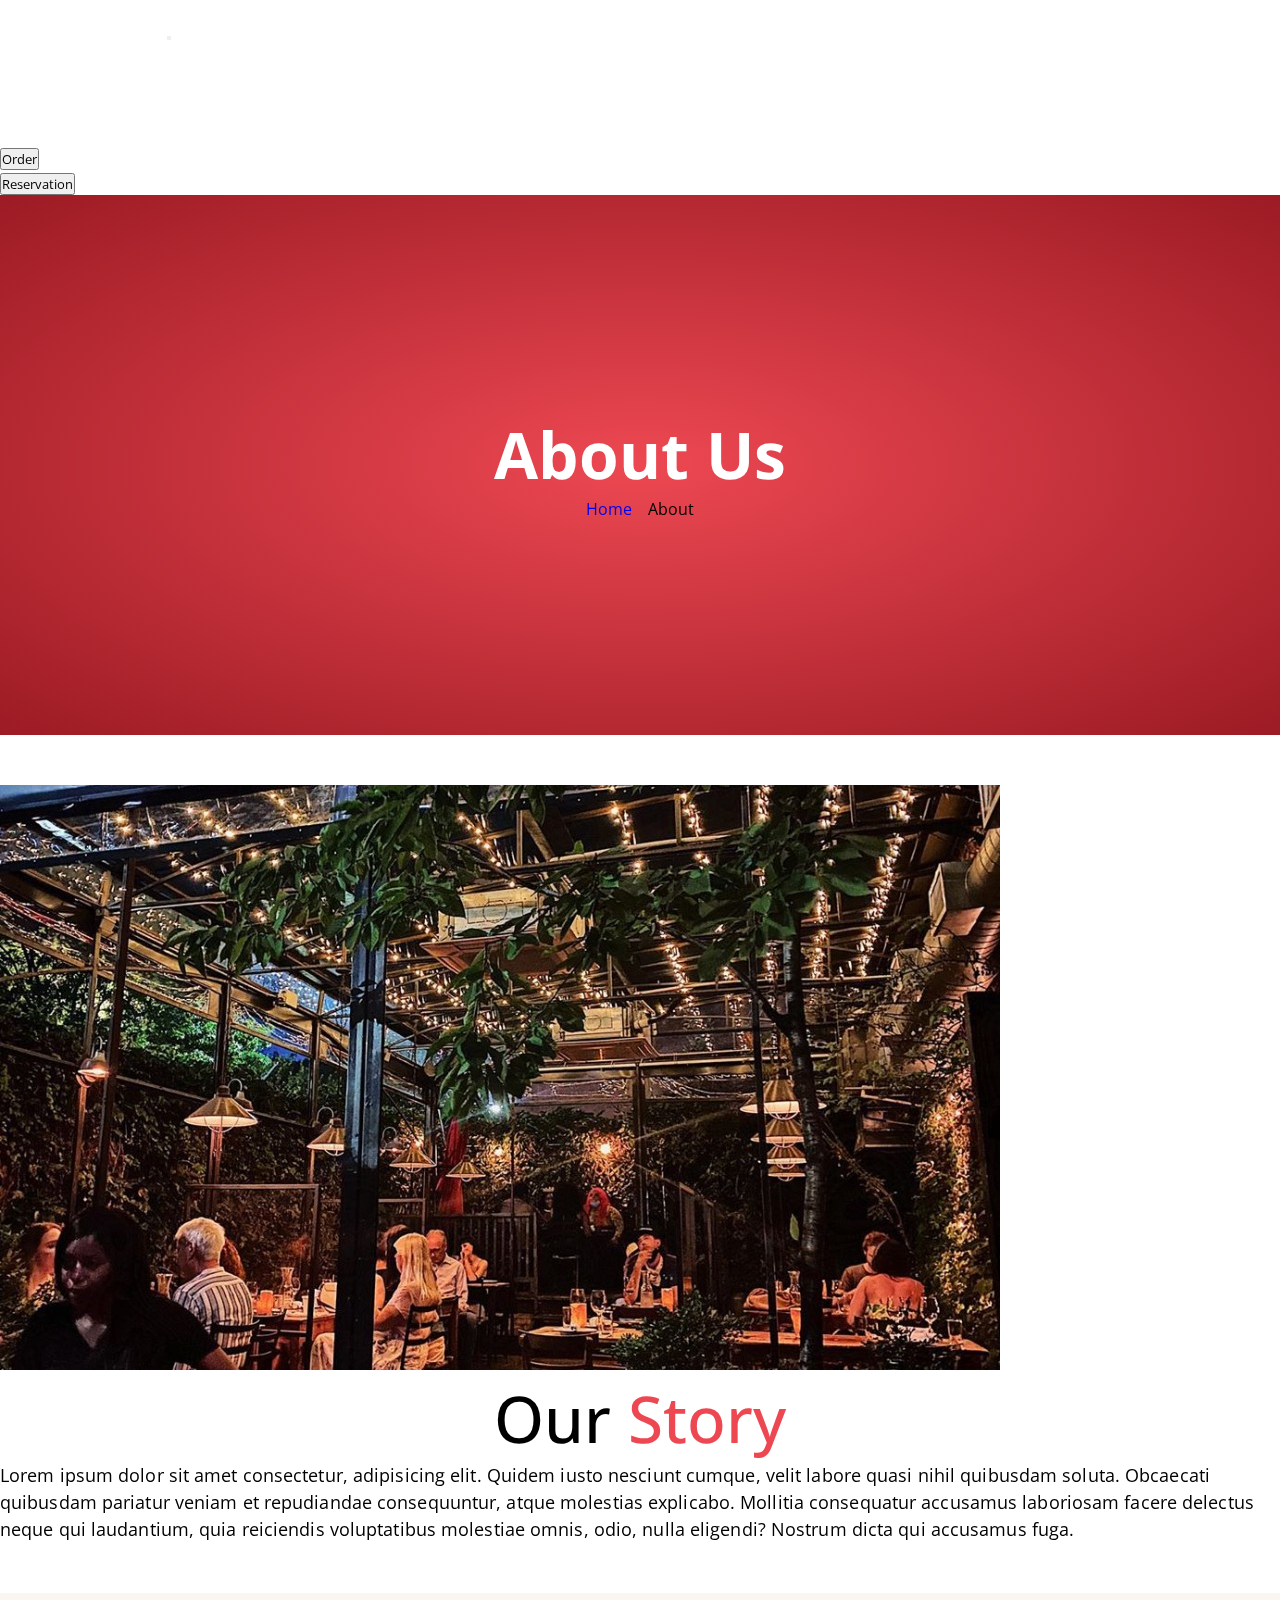
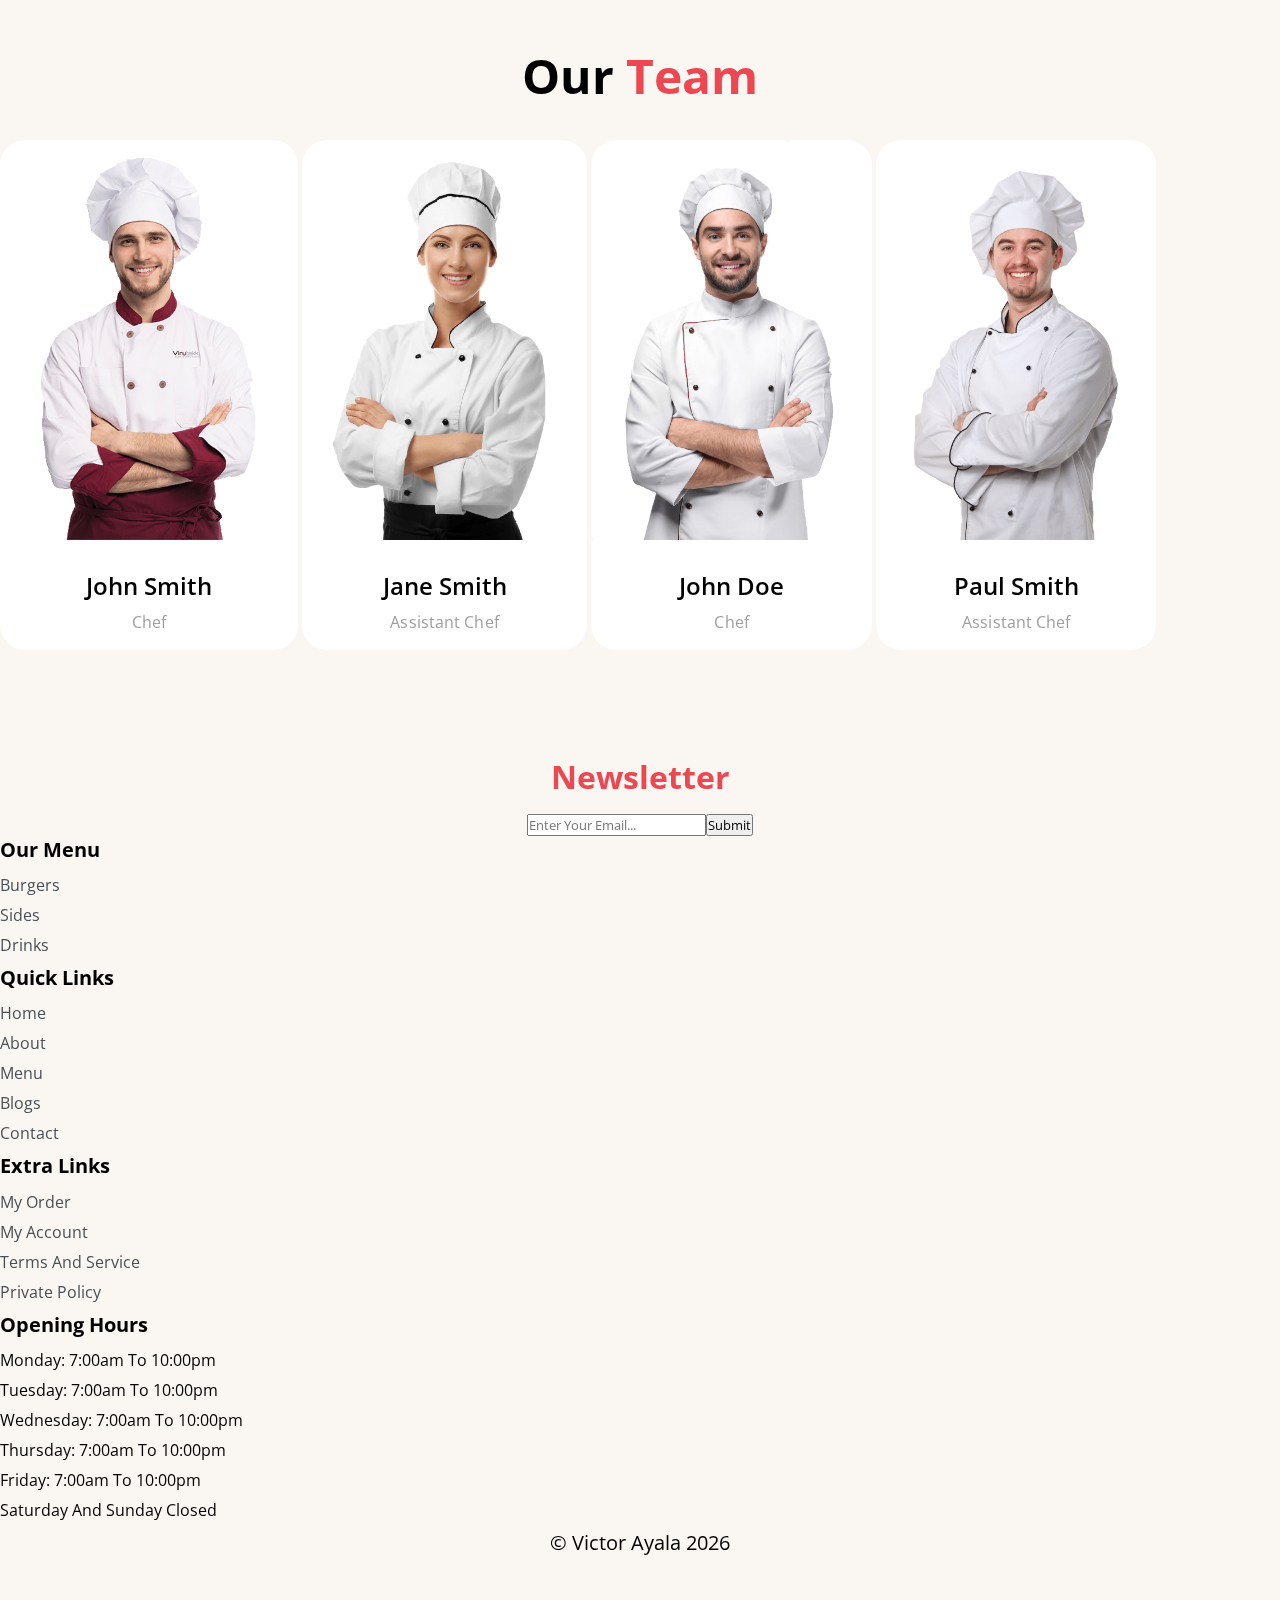
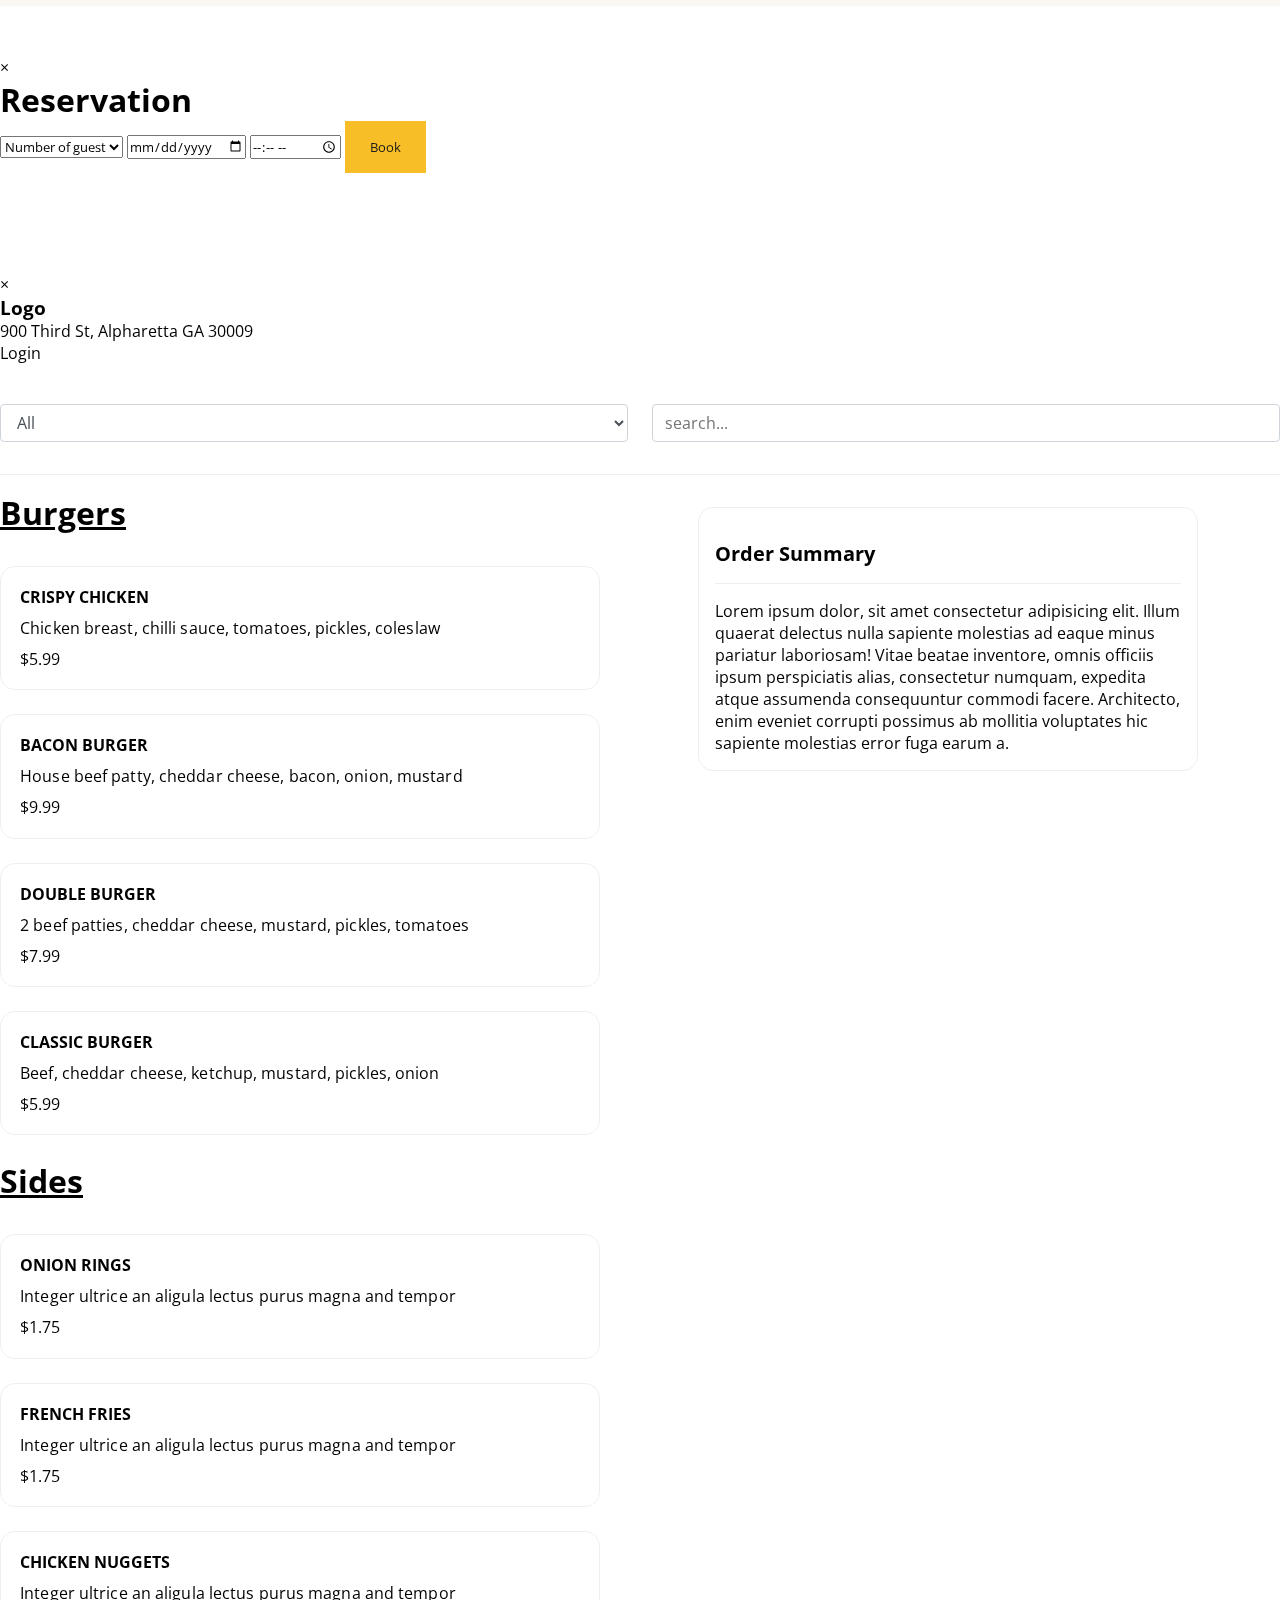
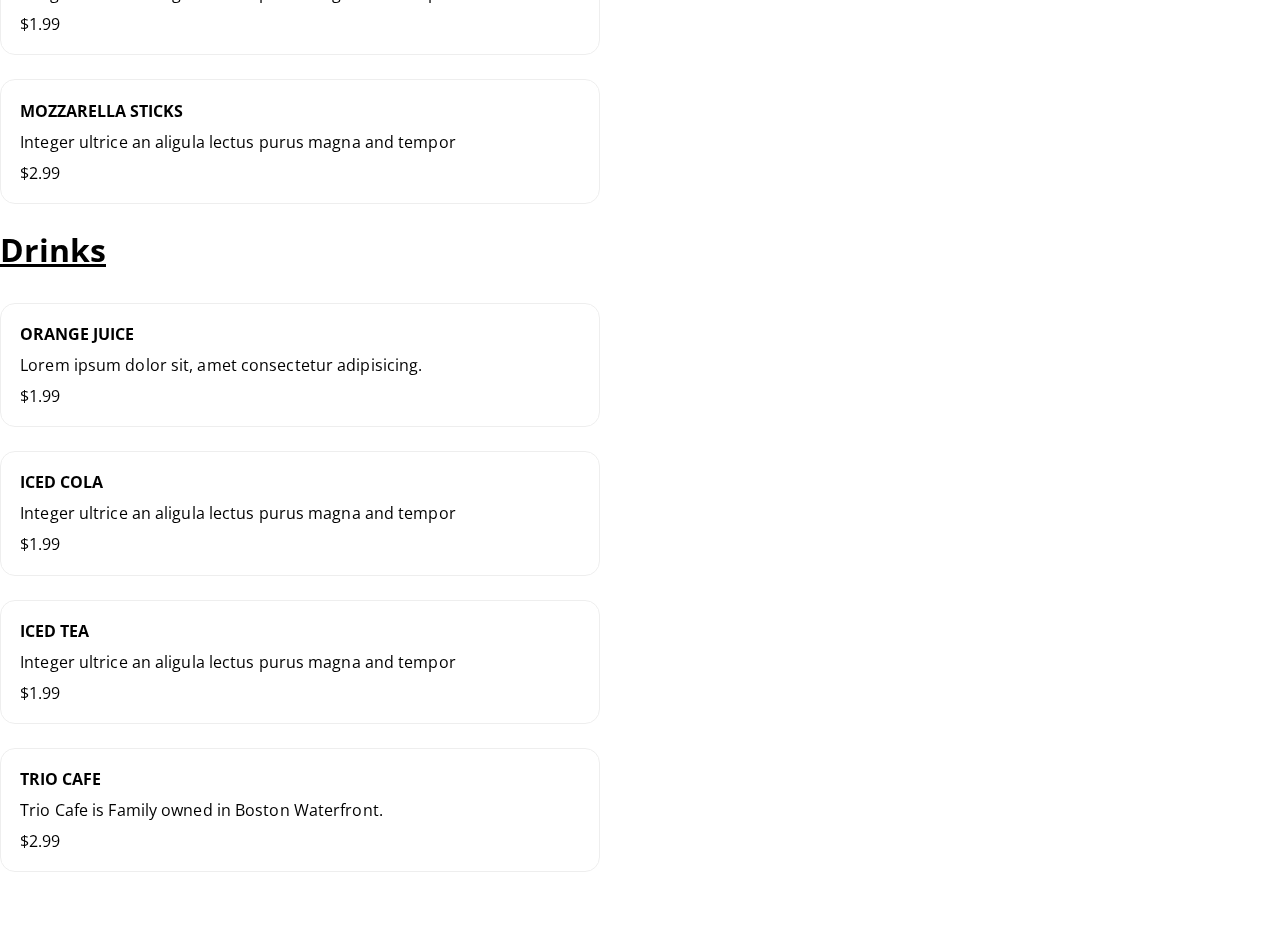
==== commit fd939a86: "done in bootstrap" ====
--- a/about/index.html
+++ b/about/index.html
@@ -7,35 +7,38 @@
     <meta name="viewport" content="width=device-width, initial-scale=1.0">
     <link rel="stylesheet" href="https://use.fontawesome.com/releases/v5.0.13/css/all.css"
         integrity="sha384-DNOHZ68U8hZfKXOrtjWvjxusGo9WQnrNx2sqG0tfsghAvtVlRW3tvkXWZh58N9jp" crossorigin="anonymous">
+    <link rel="stylesheet" href="https://stackpath.bootstrapcdn.com/bootstrap/4.1.1/css/bootstrap.min.css"
+        integrity="sha384-WskhaSGFgHYWDcbwN70/dfYBj47jz9qbsMId/iRN3ewGhXQFZCSftd1LZCfmhktB" crossorigin="anonymous">
     <link rel="stylesheet" href="/css/main.css">
     <link href="https://fonts.googleapis.com/css2?family=Poppins:wght@300;400;500;700&display=swap" rel="stylesheet">
     <title>About | Burgersio</title>
 </head>
 
 <body>
-    <header id="header">
-        <nav class="navbar">
-            <div class="nav-menu">
-                <div class="navbar-brand">
-                    <a href="../index.html" id="logo">Burgersio</a>
-                </div>
-                <div class="toggle">
-                    <span id="navbar-toggle" class="toggler">
-                        <i class="fas fa-bars"></i>
-                    </span>
-                </div>
-                <ul class="nav-list">
-                    <li class="nav-item"><a href="../index.html" class="nav-link">Home</a></li>
-                    <li class="nav-item"><a href="/about" class="nav-link">About</a></li>
+    <nav class="navbar navbar-expand-xl navbar-light fixed-top">
+        <div class="container">
+            <a class="navbar-brand" id="logo" href="#">Burgersio</a>
+            <button class="navbar-toggler" type="button" data-toggle="collapse" data-target="#navbarSupportedContent"
+                aria-controls="navbarSupportedContent" aria-expanded="false" aria-label="Toggle navigation">
+                <span class="navbar-toggler-icon"></span>
+            </button>
+
+            <div class="collapse navbar-collapse" id="navbarSupportedContent">
+                <ul class="navbar-nav ml-auto">
+                    <li class="nav-item">
+                        <a href="index.html" class="nav-link">Home</a>
+                    </li>
+                    <li class="nav-item active"><a href="/about" class="nav-link">About<span
+                                class="sr-only">(current)</span></a></li>
                     <li class="nav-item"><a href="/menu" class="nav-link">Menu</a></li>
                     <li class="nav-item"><a href="/contact" class="nav-link">Contact</a></li>
-                    <li class="nav-item order-btn">Order</a></li>
-                    <li class="nav-item reservation-btn">Reservation</a></li>
+                    <li class="nav-item order-btn ml-3"><button class="btn" type="button">Order</button></li>
+                    <li class="nav-item reservation-btn ml-3"><button class="btn" type="button">Reservation</button>
+                    </li>
                 </ul>
             </div>
-        </nav>
-    </header>
-
+        </div>
+    </nav>
     <section class="hero-header">
         <div class="container">
             <div class="hero-content">
@@ -50,11 +53,11 @@
 
     <section class="about-us">
         <div class="container">
-            <div class="about-container">
-                <div class="about-img">
+            <div class="row">
+                <div class="col-md-6 about-img">
                     <img src="/img/bg.jpeg" class="img-fluid" alt="">
                 </div>
-                <div class="about-descrption">
+                <div class="col-md-6 about-descrption">
                     <h3>Our <span>Story</span></h3>
                     <p>Lorem ipsum dolor sit amet consectetur, adipisicing elit. Quidem iusto nesciunt cumque, velit
                         labore quasi nihil quibusdam soluta. Obcaecati quibusdam pariatur veniam et repudiandae
@@ -69,30 +72,29 @@
     <section class="team">
         <div class="container">
             <h1 id="team-heading">Our <span>Team</span></h1>
-            <div class="crew-members">
-
-                <div class="crew-member">
+            <div class="row justify-content-center">
+                <div class="col-md-2 crew-member mr-3">
                     <div class="crew-member-img">
                         <img class="img-fluid" src="/img/crew-1.png" alt="">
                     </div>
                     <div class="member-descrption">
                         <h3>John Smith</h3>
                         <p>Chef</p>
-                        <div class="social-media">
+                        <div class="d-flex align-items-center justify-content-around social-media pb-4">
                             <li><a href="#"><i class="fab fa-twitter"></i></a></li>
                             <li><a href="#"><i class="fab fa-instagram"></i></a></li>
                             <li><a href="#"><i class="fab fa-facebook-f"></i></a></li>
                         </div>
                     </div>
                 </div>
-                <div class="crew-member">
+                <div class="col-md-2 crew-member mr-3">
                     <div class="crew-member-img">
                         <img class="img-fluid" src="/img/crew-2.png" alt="">
                     </div>
                     <div class="member-descrption">
                         <h3>Jane Smith</h3>
                         <p>Assistant Chef</p>
-                        <div class="social-media">
+                        <div class="d-flex align-items-center justify-content-around social-media pb-4">
                             <li><a href="#"><i class="fab fa-twitter"></i></a></li>
                             <li><a href="#"><i class="fab fa-instagram"></i></a></li>
                             <li><a href="#"><i class="fab fa-facebook-f"></i></a></li>
@@ -100,14 +102,14 @@
                     </div>
                 </div>
 
-                <div class="crew-member">
+                <div class="col-md-2 crew-member mr-3">
                     <div class="crew-member-img">
                         <img class="img-fluid" src="/img/crew-3.png" alt="">
                     </div>
                     <div class="member-descrption">
                         <h3>John Doe</h3>
                         <p>Chef</p>
-                        <div class="social-media">
+                        <div class="d-flex align-items-center justify-content-around social-media pb-4">
                             <li><a href="#"><i class="fab fa-twitter"></i></a></li>
                             <li><a href="#"><i class="fab fa-instagram"></i></a></li>
                             <li><a href="#"><i class="fab fa-facebook-f"></i></a></li>
@@ -115,14 +117,14 @@
                     </div>
                 </div>
 
-                <div class="crew-member">
+                <div class="col-md-2 crew-member mr-3">
                     <div class="crew-member-img">
                         <img class="img-fluid" src="/img/crew-4.png" alt="">
                     </div>
                     <div class="member-descrption">
                         <h3>Paul Smith</h3>
                         <p>Assistant Chef</p>
-                        <div class="social-media">
+                        <div class="d-flex align-items-center justify-content-around social-media pb-4">
                             <li><a href="#"><i class="fab fa-twitter"></i></a></li>
                             <li><a href="#"><i class="fab fa-instagram"></i></a></li>
                             <li><a href="#"><i class="fab fa-facebook-f"></i></a></li>
@@ -132,19 +134,22 @@
 
             </div>
         </div>
-        </div>
     </section>
 
     <section id="footer">
         <div class="container">
-            <h3>Newsletter</h3>
-            <div class="newsletter">
-                <input type="email" name="" id="" placeholder="Enter Your Email...">
-                <input type="submit" class="red-btn" value="Submit">
-            </div>
-
-            <div class="footer-navigation">
-                <div class="footer-nav-list">
+            <div class="row mb-5">
+                <div class="col-md-12">
+                    <h3>Newsletter</h3>
+                    <div class="newsletter">
+                        <input type="email" class="form-control" name="" id="" placeholder="Enter Your Email...">
+                        <input type="submit" class="btn btn-danger" value="Submit">
+                    </div>
+                </div>
+            </div>
+
+            <div class="row">
+                <div class="col-md-3 footer-nav-list">
                     <h4>Our Menu</h4>
                     <ul>
                         <li><a href="#">Burgers</a></li>
@@ -152,7 +157,7 @@
                         <li><a href="#">Drinks</a></li>
                     </ul>
                 </div>
-                <div class="footer-nav-list">
+                <div class=" col-md-3 footer-nav-list">
                     <h4>Quick Links</h4>
                     <ul>
                         <li><a href="#">Home</a></li>
@@ -162,7 +167,7 @@
                         <li><a href="#">Contact</a></li>
                     </ul>
                 </div>
-                <div class="footer-nav-list">
+                <div class="col-md-3 footer-nav-list">
                     <h4>Extra Links</h4>
                     <ul>
                         <li><a href="#">My Order</a></li>
@@ -171,7 +176,7 @@
                         <li><a href="#">Private Policy</a></li>
                     </ul>
                 </div>
-                <div class="footer-nav-list">
+                <div class="col-md-3 footer-nav-list">
                     <h4>Opening Hours</h4>
                     <ul>
                         <li>Monday: 7:00am To 10:00pm</li>
--- a/css/main.css
+++ b/css/main.css
@@ -17,35 +17,6 @@
 
 section {
   padding: 50px 0;
-}
-
-input[type='email'],
-input[type='text'],
-input[type='date'],
-input[type='time'],
-select,
-textarea {
-  display: block;
-  width: 100%;
-  height: calc(1.5em + 0.75rem + 2px);
-  padding: 0.375rem 0.75rem;
-  font-size: 1rem;
-  font-weight: 400;
-  line-height: 1.5;
-  color: #495057;
-  background-color: #fff;
-  background-clip: padding-box;
-  border: 1px solid #ced4da;
-  border-radius: 0.25rem;
-  transition: border-color .15s ease-in-out, box-shadow .15s ease-in-out;
-}
-
-.container {
-  max-width: 1300px;
-  width: 100%;
-  margin: 0 auto;
-  overflow: hidden;
-  padding: 1rem;
 }
 
 .yellow-btn {
@@ -124,93 +95,53 @@
   }
 }
 
-header {
-  position: fixed;
-  top: 0;
-  left: 0;
-  width: 100%;
-  align-items: center;
-  padding: 1rem 0;
-  z-index: 10;
-  transition: 0.3s ease-in-out;
-  background: transparent;
-}
-
-header .navbar {
-  padding: .2rem;
-  height: 0rem;
-  min-height: 10vh;
-  overflow: hidden;
-  transition: height 1s ease-in-out;
-  max-width: 1300px;
-  margin: 0 auto;
-}
-
-header .navbar .nav-menu {
-  display: flex;
-  flex-direction: row;
-  flex-wrap: wrap;
-  align-items: center;
-  justify-content: space-around;
-}
-
-header .navbar .nav-menu .navbar-brand #logo {
+.navbar .navbar-brand {
   color: #fff;
   font-size: 36px;
   transition: 0.3s ease-in-out;
   cursor: pointer;
 }
 
-header .navbar .nav-menu .toggle {
+.navbar .toggle {
   display: none;
 }
 
-header .navbar .nav-menu .nav-list {
-  display: flex;
-  align-items: center;
-  flex-wrap: wrap;
-}
-
-header .navbar .nav-menu .nav-list .nav-item {
-  padding: 1rem;
+.navbar .nav-item {
   cursor: pointer;
   color: #fff;
   transition: .3s ease-in-out;
   font-size: 18px;
-}
-
-header .navbar .nav-menu .nav-list .nav-item:hover {
+  align-items: center;
+  justify-content: center;
+}
+
+.navbar .nav-item:hover {
   color: #1b1b1b;
 }
 
-header .navbar .nav-menu .nav-list .nav-item .nav-link {
+.navbar .nav-item .nav-link {
   color: #fff;
   transition: .3s ease-in-out;
   font-size: 18px;
 }
 
-header .navbar .nav-menu .nav-list .nav-item .nav-link:hover {
+.navbar .nav-item .nav-link:hover {
   color: #1b1b1b;
 }
 
 .hero {
-  position: relative;
-  width: 100%;
-  height: 100vh;
   background: #ed4852;
   background: radial-gradient(ellipse at center, #ed4852 0%, #9c1b24 100%);
-}
-
-.hero .hero-content {
-  display: flex;
-  align-items: center;
-  justify-content: center;
   height: 100vh;
-  gap: 5rem;
-}
-
-.hero .hero-content .hero-img {
-  margin-top: 3rem;
+  width: 100%;
+  padding-top: 10%;
+}
+
+.hero .container {
+  max-width: 1300px;
+}
+
+.hero .hero-img {
   flex: 90%;
   animation-duration: 2s;
   animation-iteration-count: infinite;
@@ -218,7 +149,7 @@
   animation-timing-function: linear;
 }
 
-.hero .hero-content .hero-descprtion h1 {
+.hero .hero-descprtion h1 {
   color: #fff;
   font-size: 72px;
   line-height: 1.2;
@@ -226,7 +157,7 @@
   font-weight: 700;
 }
 
-.hero .hero-content .hero-descprtion p {
+.hero .hero-descprtion p {
   color: #fff;
   line-height: 1.5;
   letter-spacing: .1px;
@@ -236,6 +167,10 @@
 
 .popular-dishes {
   background: #faf7f2;
+}
+
+.popular-dishes .container {
+  max-width: 1400px;
 }
 
 .popular-dishes h2 {
@@ -249,35 +184,27 @@
   color: #ed4852;
 }
 
-.popular-dishes .dish-container {
-  display: flex;
-  align-items: center;
-  justify-content: center;
-  width: 100%;
-  gap: 2rem;
-}
-
-.popular-dishes .dish {
+.popular-dishes .card {
   background: #fff;
   cursor: pointer;
   margin-bottom: 2rem;
   overflow: hidden;
 }
 
-.popular-dishes .dish:hover img {
+.popular-dishes .card:hover img {
   transform: scale(1.2);
 }
 
-.popular-dishes .dish:hover h2 {
+.popular-dishes .card:hover h2 {
   z-index: 10;
 }
 
-.popular-dishes .dish .dish-img {
+.popular-dishes .card .dish-img {
   display: inline-block;
   overflow: hidden;
 }
 
-.popular-dishes .dish .dish-img img {
+.popular-dishes .card .dish-img img {
   width: 100%;
   transition: 0.5s all ease-in-out;
   overflow: hidden;
@@ -285,16 +212,16 @@
   position: relative;
 }
 
-.popular-dishes .dish .dish-content {
+.popular-dishes .card .dish-content {
   margin-top: 1rem;
 }
 
-.popular-dishes .dish .dish-content h3 {
+.popular-dishes .card .dish-content h3 {
   padding: 0 1.5rem;
   margin-bottom: .5rem;
 }
 
-.popular-dishes .dish .dish-content p {
+.popular-dishes .card .dish-content p {
   padding: 0 1.5rem;
   color: #6F6F87;
   line-height: 1.5;
@@ -302,25 +229,13 @@
   margin-bottom: 1rem;
 }
 
-.popular-dishes .dish .dish-content .price {
+.popular-dishes .card .dish-content .price {
   padding: 0 1.5rem;
 }
 
-.popular-dishes .dish .dish-content .price span {
+.popular-dishes .card .dish-content .price span {
   color: #ed4852;
   padding-left: 10px;
-}
-
-.popular-dishes .yellow-btn {
-  margin: 0 auto;
-  display: table;
-  font-weight: 500;
-  font-size: 20px;
-}
-
-.popular-dishes .yellow-btn:hover {
-  background: #ed4852;
-  border-color: #ed4852;
 }
 
 #deals .deal-row {
@@ -410,46 +325,16 @@
   height: 100%;
 }
 
-.download-app .download-container {
-  display: flex;
-  width: 100%;
-  justify-content: center;
-  grid-gap: 1rem;
-}
-
-.download-app .download-container .download-content {
-  width: 600px;
-}
-
-.download-app .download-container .download-content .app {
-  display: flex;
-  align-items: center;
-}
-
-.download-app .download-container .download-content h1 {
-  font-size: 64px;
+.download-app .download-content h2 {
+  font-size: 36px;
   text-transform: capitalize;
   letter-spacing: 1.1;
 }
 
-.download-app .download-container .download-content p {
+.download-app .download-content p {
   margin-bottom: .5rem;
   line-height: 1.5;
   letter-spacing: .1px;
-}
-
-.download-app .download-container .download-content .apps {
-  display: flex;
-  grid-gap: 1rem;
-}
-
-.download-app .download-container .download-content .apps img {
-  height: 100px;
-  width: 175px;
-}
-
-.download-app .download-img {
-  width: 500px;
 }
 
 #footer {
@@ -505,6 +390,50 @@
   font-size: 20px;
 }
 
+#footer {
+  background: #faf7f2;
+}
+
+#footer h3 {
+  text-align: center;
+  font-weight: 700;
+  font-size: 32px;
+  margin-bottom: 1rem;
+  color: #ed4852;
+}
+
+#footer .newsletter {
+  max-width: 600px;
+  margin: 0 auto;
+}
+
+#footer .newsletter .red-btn {
+  padding: 8px 25px;
+  border-radius: 5px;
+}
+
+#footer .footer-nav-list h4 {
+  font-size: 20px;
+  margin-bottom: .7rem;
+}
+
+#footer .footer-nav-list li {
+  margin-bottom: .5rem;
+}
+
+#footer .footer-nav-list li a {
+  color: #495057;
+}
+
+#footer .footer-nav-list li a:hover {
+  color: #ed4852;
+}
+
+#footer p {
+  text-align: center;
+  font-size: 20px;
+}
+
 .hero-header {
   background: #ed4852;
   background: radial-gradient(ellipse at center, #ed4852 0%, #9c1b24 100%);
@@ -534,8 +463,94 @@
   content: "/\00a0";
 }
 
+.about-descrption h3 {
+  font-size: 64px;
+  font-weight: 500;
+  text-align: center;
+}
+
+.about-descrption h3 span {
+  color: #ed4852;
+}
+
+.about-descrption p {
+  line-height: 1.5;
+  letter-spacing: .1px;
+  font-size: 18px;
+  font-weight: 400;
+}
+
+.team {
+  background: #faf7f2;
+}
+
+.team .container {
+  max-width: 1500px;
+}
+
+.team #team-heading {
+  text-align: center;
+  font-size: 48px;
+  margin-bottom: 2rem;
+}
+
+.team #team-heading span {
+  color: #ed4852;
+}
+
+.team .crew-member {
+  background: #fff;
+  border-radius: 25px;
+  overflow: hidden;
+  display: inline-block;
+}
+
+.team .crew-member:hover img {
+  transform: scale(1.1);
+}
+
+.team .crew-member img {
+  height: 400px;
+  object-fit: cover;
+  position: relative;
+  transition: .3s ease-in-out;
+}
+
+.team .crew-member .member-descrption {
+  text-align: center;
+  margin-top: 1.5rem;
+}
+
+.team .crew-member .member-descrption h3 {
+  margin-bottom: .5rem;
+  font-weight: 600;
+  font-size: 24px;
+}
+
+.team .crew-member .member-descrption p {
+  margin-bottom: 1rem;
+  color: #9f9f9f;
+  font-weight: 400;
+  line-height: 1.5;
+  letter-spacing: .1px;
+}
+
+.team .crew-member .member-descrption .social-media a {
+  color: #1b1b1b;
+  transition: 0.4s ease-in-out;
+  font-size: 20px;
+}
+
+.team .crew-member .member-descrption .social-media a:hover {
+  color: #ed4852;
+}
+
 .menu-container {
   background: #faf7f2;
+}
+
+.menu-container .container {
+  max-width: 1500px;
 }
 
 .menu-container .menu-list {
@@ -578,11 +593,7 @@
 }
 
 .menu-container .menu-items-container .card-container {
-  display: flex;
-  align-items: center;
-  justify-content: center;
-  width: 100%;
-  grid-gap: 1.5rem;
+  width: 100%;
 }
 
 .menu-container .menu-items-container .card-container .card {
@@ -618,172 +629,64 @@
   letter-spacing: .1px;
 }
 
-.about-container {
-  display: flex;
-  justify-content: center;
-  grid-gap: 2rem;
-  width: 100%;
-}
-
-.about-container .about-descrption {
-  width: 1000px;
-  margin: 0 auto;
-}
-
-.about-container .about-descrption h3 {
-  font-size: 64px;
-  font-weight: 500;
-  text-align: center;
-}
-
-.about-container .about-descrption h3 span {
-  color: #ed4852;
-}
-
-.about-container .about-descrption p {
-  line-height: 1.5;
-  letter-spacing: .1px;
-  font-size: 18px;
-  font-weight: 400;
-}
-
-.team {
-  background: #faf7f2;
-}
-
-.team #team-heading {
-  text-align: center;
-  font-size: 48px;
-  margin-bottom: 2rem;
-}
-
-.team #team-heading span {
-  color: #ed4852;
-}
-
-.team .crew-members {
+.contact .contact-container h2 {
+  font-size: 32px;
+}
+
+.contact .contact-container p {
+  margin-bottom: 1rem;
+  line-height: 1.7;
+  letter-spacing: .2px;
+}
+
+.contact .map {
+  width: 100%;
+  height: 75vh;
+}
+
+#order .modal-lg {
+  max-width: 1000px;
+}
+
+#order .modal-header {
   display: flex;
   align-items: center;
-  justify-content: center;
-  grid-gap: 1rem;
-  width: 100%;
-}
-
-.team .crew-members .crew-member {
-  background: #fff;
-  border-radius: 25px;
-  overflow: hidden;
-  display: inline-block;
-}
-
-.team .crew-members .crew-member:hover img {
-  transform: scale(1.1);
-}
-
-.team .crew-members .crew-member img {
-  height: 400px;
-  object-fit: cover;
-  position: relative;
-  transition: .3s ease-in-out;
-}
-
-.team .crew-members .crew-member .member-descrption {
-  text-align: center;
+  justify-content: space-around;
+  border-bottom: 1px solid #eee;
+}
+
+#order .modal-header h3 {
+  border-right: 1px solid #eee;
+  padding-right: 1.5rem;
+}
+
+#order .modal-header p {
+  flex: 1;
+  line-height: 1.5;
+  letter-spacing: .1px;
+  margin-bottom: 0;
+}
+
+#order .modal-header #login-btn {
+  cursor: pointer;
+}
+
+#order .order-sub-body {
   margin-top: 1.5rem;
-}
-
-.team .crew-members .crew-member .member-descrption h3 {
-  margin-bottom: .5rem;
-  font-weight: 600;
-  font-size: 24px;
-}
-
-.team .crew-members .crew-member .member-descrption p {
-  margin-bottom: 1rem;
-  color: #9f9f9f;
-  font-weight: 400;
-  line-height: 1.5;
-  letter-spacing: .1px;
-}
-
-.team .crew-members .crew-member .member-descrption .social-media {
+  padding: 1rem 0;
+  border-bottom: 1px solid #eee;
+}
+
+#order .order-sub-body form {
   display: flex;
   align-items: center;
-  justify-content: center;
-  grid-gap: 2rem;
-  width: 100%;
-}
-
-.team .crew-members .crew-member .member-descrption .social-media a {
-  color: #1b1b1b;
-  transition: 0.4s ease-in-out;
-  font-size: 20px;
-}
-
-.team .crew-members .crew-member .member-descrption .social-media a:hover {
-  color: #ed4852;
-}
-
-#reservation-container {
-  position: fixed;
-  top: 0;
-  right: 0;
-  left: 0;
-  height: 100vh;
-  width: 100vw;
-  padding: 0;
-  transition: 0.4s;
-  opacity: 0;
-  z-index: -1;
-}
-
-#reservation-container.active {
-  opacity: 1;
-  z-index: 100;
-  display: block;
-}
-
-#reservation-container .reservation {
-  position: relative;
-  background: #ed4852;
-  background: radial-gradient(ellipse at center, #ed4852 0%, #9c1b24 100%);
-}
-
-#reservation-container .reservation .close-btn {
-  position: absolute;
-  top: 0;
-  right: 10px;
-  font-size: 56px;
-  cursor: pointer;
-  transition: 0.3s ease-in-out;
-}
-
-#reservation-container .reservation .close-btn:hover {
-  color: #fff;
-}
-
-#reservation-container .reservation .reservation-info {
-  display: flex;
-  justify-content: center;
-  align-items: center;
-  width: 100%;
-  height: 100vh;
-  flex-direction: column;
-}
-
-#reservation-container .reservation .reservation-info h1 {
-  margin-bottom: 2rem;
-  font-size: 48px;
-  color: #fff;
-}
-
-#reservation-container .reservation .reservation-info form {
-  width: 50%;
-}
-
-#reservation-container .reservation .reservation-info form input[type='date'],
-#reservation-container .reservation .reservation-info form input[type="time"],
-#reservation-container .reservation .reservation-info form select {
+  justify-content: space-around;
+  grid-gap: 1.5rem;
+  width: 100%;
+}
+
+#order .order-sub-body form input[type='text'],
+#order .order-sub-body form select {
   display: block;
   width: 100%;
   height: calc(1.5em + 0.75rem + 2px);
@@ -800,15 +703,208 @@
   margin-bottom: 1rem;
 }
 
-#reservation-container .reservation .reservation-info form .yellow-btn {
-  padding: .6rem 2rem;
-  width: 50%;
-  display: table;
+#order .order-body {
+  display: flex;
+  justify-content: space-around;
+  width: 100%;
+  grid-gap: 1rem;
+}
+
+#order .order-body .food-items {
+  display: none;
+  width: 600px;
+}
+
+#order .order-body .food-items.active {
+  display: block !important;
+}
+
+#order .order-body .food-items h2 {
+  font-size: 32px;
+  text-decoration: underline;
+  margin: 1rem 0 2rem;
+}
+
+#order .order-body .food-items .item {
+  border: 1px solid #eee;
+  padding: 1.2rem;
+  border-radius: 15px;
+  margin-bottom: 1.5rem;
+  cursor: pointer;
+}
+
+#order .order-body .food-items .item h4 {
+  text-transform: uppercase;
+  margin-bottom: .5rem;
+}
+
+#order .order-body .food-items .item p {
+  margin-bottom: .5rem;
+  line-height: 1.5;
+  letter-spacing: .1px;
+}
+
+#order .order-body .order-summary {
+  border: 1px solid #eee;
   margin: 0 auto;
   margin-top: 2rem;
-}
-
-#order {
+  padding: 1rem;
+  border-radius: 15px;
+  height: 100%;
+  width: 500px;
+}
+
+#order .order-body .order-summary .summary-header {
+  border-bottom: 1px solid #eee;
+  padding: 1rem 0;
+  font-size: 20px;
+}
+
+#order .order-body .order-summary .summary {
+  margin-top: 1rem;
+}
+
+#order-item {
+  position: fixed;
+  top: 0;
+  right: 0;
+  left: 0;
+  bottom: 0;
+  height: 100vh;
+  width: 100vw;
+  padding: 0;
+  transition: 0.5s;
+  opacity: 0;
+  z-index: -1;
+}
+
+#order-item.active {
+  opacity: 1;
+  z-index: 1000;
+}
+
+#order-item .order-item-container {
+  background: rgba(0, 0, 0, 0.8);
+  height: 100%;
+  overflow: auto;
+}
+
+#order-item .order-item-container .order-item-content {
+  background: #fff;
+  padding: 2.5rem;
+  border-radius: 16px;
+  margin: 5% auto;
+  width: 750px;
+  position: relative;
+}
+
+#order-item .order-item-container .order-item-content .closeBtn4 {
+  position: absolute;
+  top: 20px;
+  right: 20px;
+  font-size: 36px;
+  cursor: pointer;
+}
+
+#order-item .order-item-container .order-item-content .order-item-header {
+  margin-bottom: 1rem;
+}
+
+#order-item .order-item-container .order-item-content .order-item-body {
+  margin-bottom: 1rem;
+}
+
+#order-item .order-item-container .order-item-content .order-item-body textarea {
+  height: 150px;
+}
+
+#order-item .order-item-container .order-item-content .order-item-footer {
+  display: flex;
+  gap: 1rem;
+}
+
+#order-item .order-item-container .order-item-content .order-item-footer #quantity {
+  width: 75px;
+}
+
+#order-item .order-item-container .order-item-content .order-item-footer .red-btn {
+  display: flex;
+  padding: .5rem;
+  gap: 1rem;
+}
+
+#login {
+  position: fixed;
+  top: 0;
+  right: 0;
+  left: 0;
+  bottom: 0;
+  height: 100vh;
+  width: 100vw;
+  padding: 0;
+  transition: 0.5s;
+  opacity: 0;
+  z-index: -1;
+}
+
+#login.active {
+  opacity: 1;
+  z-index: 1000;
+}
+
+#login .login-container {
+  background: rgba(0, 0, 0, 0.8);
+  height: 100%;
+  overflow: auto;
+}
+
+#login .login-container .login-content {
+  background: #fff;
+  padding: 2.5rem;
+  border-radius: 16px;
+  margin: 5% auto;
+  width: 750px;
+  position: relative;
+  text-align: center;
+}
+
+#login .login-container .login-content .closeBtn3 {
+  position: absolute;
+  top: 20px;
+  right: 20px;
+  font-size: 36px;
+  cursor: pointer;
+}
+
+#login .login-container .login-content .login-header h3 {
+  margin-top: 3rem;
+  margin-bottom: 1rem;
+  font-size: 36px;
+}
+
+#login .login-container .login-content .login-header p {
+  margin-bottom: 1.5rem;
+  line-height: 1.5;
+  letter-spacing: .1px;
+}
+
+#login .login-container .login-content .login-header p span {
+  color: #ed4852;
+  cursor: pointer;
+  text-transform: capitalize;
+}
+
+#login .login-container .login-content .login-body input {
+  margin-bottom: 1.5rem;
+}
+
+#login .login-container .login-content .login-body .red-btn {
+  padding: 10px 35px;
+  text-transform: capitalize;
+  font-size: 16px;
+}
+
+#sign-up {
   position: fixed;
   top: 0;
   right: 0;
@@ -822,193 +918,28 @@
   z-index: -1;
 }
 
-#order.active {
+#sign-up.active {
   opacity: 1;
   z-index: 100;
 }
 
-#order .order-container {
-  background: rgba(0, 0, 0, 0.8);
-  height: 100%;
-  padding: 1rem;
-  width: 100%;
-  overflow: auto;
-}
-
-#order .order-container .close-btn-2 {
-  position: absolute;
-  right: 15px;
-  top: 0px;
-  font-size: 48px;
-  color: #fff;
-  transition: 0.4s ease-in-out;
-  cursor: pointer;
-}
-
-#order .order-container .close-btn-2:hover {
-  color: #ced4da;
-}
-
-#order .order-container .order-content {
-  background: #fff;
-  padding: 2.5rem;
-  border-radius: 16px;
-  margin: 5% auto;
-  width: 1100px;
-}
-
-#order .order-container .order-content .order-header {
-  display: flex;
-  align-items: center;
-  justify-content: space-around;
-  grid-gap: 4rem;
-  border-bottom: 1px solid #eee;
-  padding: 1.5rem 0;
-}
-
-#order .order-container .order-content .order-header h3 {
-  border-right: 1px solid #eee;
-  padding-right: 1.5rem;
-}
-
-#order .order-container .order-content .order-header p {
-  flex: 1;
-  line-height: 1.5;
-  letter-spacing: .1px;
-}
-
-#order .order-container .order-content .order-header #login-btn {
-  cursor: pointer;
-}
-
-#order .order-container .order-content .order-sub-body {
-  margin-top: 1.5rem;
-  padding: 1rem 0;
-  border-bottom: 1px solid #eee;
-}
-
-#order .order-container .order-content .order-sub-body form {
-  display: flex;
-  align-items: center;
-  justify-content: space-around;
-  grid-gap: 1.5rem;
-  width: 100%;
-}
-
-#order .order-container .order-content .order-sub-body form input[type='text'],
-#order .order-container .order-content .order-sub-body form select {
-  display: block;
-  width: 100%;
-  height: calc(1.5em + 0.75rem + 2px);
-  padding: 0.375rem 0.75rem;
-  font-size: 1rem;
-  font-weight: 400;
-  line-height: 1.5;
-  color: #495057;
-  background-color: #fff;
-  background-clip: padding-box;
-  border: 1px solid #ced4da;
-  border-radius: 0.25rem;
-  transition: border-color .15s ease-in-out, box-shadow .15s ease-in-out;
-  margin-bottom: 1rem;
-}
-
-#order .order-container .order-content .order-body {
-  display: flex;
-  justify-content: space-around;
-  width: 100%;
-  grid-gap: 1rem;
-}
-
-#order .order-container .order-content .order-body .food-items {
-  display: none;
-  width: 600px;
-}
-
-#order .order-container .order-content .order-body .food-items.active {
-  display: block !important;
-}
-
-#order .order-container .order-content .order-body .food-items h2 {
-  font-size: 32px;
-  text-decoration: underline;
-  margin: 1rem 0 2rem;
-}
-
-#order .order-container .order-content .order-body .food-items .item {
-  border: 1px solid #eee;
-  padding: 1.2rem;
-  border-radius: 15px;
-  margin-bottom: 1.5rem;
-  cursor: pointer;
-}
-
-#order .order-container .order-content .order-body .food-items .item h4 {
-  text-transform: uppercase;
-  margin-bottom: .5rem;
-}
-
-#order .order-container .order-content .order-body .food-items .item p {
-  margin-bottom: .5rem;
-  line-height: 1.5;
-  letter-spacing: .1px;
-}
-
-#order .order-container .order-content .order-body .order-summary {
-  border: 1px solid #eee;
-  margin: 0 auto;
-  margin-top: 2rem;
-  padding: 1rem;
-  border-radius: 15px;
-  height: 100%;
-  width: 500px;
-}
-
-#order .order-container .order-content .order-body .order-summary .summary-header {
-  border-bottom: 1px solid #eee;
-  padding: 1rem 0;
-  font-size: 20px;
-}
-
-#order .order-container .order-content .order-body .order-summary .summary {
-  margin-top: 1rem;
-}
-
-#order #order-item {
-  position: fixed;
-  top: 0;
-  right: 0;
-  left: 0;
-  bottom: 0;
-  height: 100vh;
-  width: 100vw;
-  padding: 0;
-  transition: 0.5s;
-  opacity: 0;
-  z-index: -1;
-}
-
-#order #order-item.active {
-  opacity: 1;
-  z-index: 1000;
-}
-
-#order #order-item .order-item-container {
+#sign-up .sign-up-container {
   background: rgba(0, 0, 0, 0.8);
   height: 100%;
   overflow: auto;
 }
 
-#order #order-item .order-item-container .order-item-content {
+#sign-up .sign-up-container .sign-up-content {
   background: #fff;
   padding: 2.5rem;
   border-radius: 16px;
   margin: 5% auto;
   width: 750px;
   position: relative;
-}
-
-#order #order-item .order-item-container .order-item-content .closeBtn4 {
+  text-align: center;
+}
+
+#sign-up .sign-up-container .sign-up-content .closeBtn4 {
   position: absolute;
   top: 20px;
   right: 20px;
@@ -1016,451 +947,31 @@
   cursor: pointer;
 }
 
-#order #order-item .order-item-container .order-item-content .order-item-header {
-  margin-bottom: 1rem;
-}
-
-#order #order-item .order-item-container .order-item-content .order-item-body {
-  margin-bottom: 1rem;
-}
-
-#order #order-item .order-item-container .order-item-content .order-item-body textarea {
-  height: 150px;
-}
-
-#order #order-item .order-item-container .order-item-content .order-item-footer {
-  display: flex;
-  gap: 1rem;
-}
-
-#order #order-item .order-item-container .order-item-content .order-item-footer #quantity {
-  width: 75px;
-}
-
-#order #order-item .order-item-container .order-item-content .order-item-footer .red-btn {
-  display: flex;
-  padding: .5rem;
-  gap: 1rem;
-}
-
-#order #login {
-  position: fixed;
-  top: 0;
-  right: 0;
-  left: 0;
-  bottom: 0;
-  height: 100vh;
-  width: 100vw;
-  padding: 0;
-  transition: 0.5s;
-  opacity: 0;
-  z-index: -1;
-}
-
-#order #login.active {
-  opacity: 1;
-  z-index: 1000;
-}
-
-#order #login .login-container {
-  background: rgba(0, 0, 0, 0.8);
-  height: 100%;
-  overflow: auto;
-}
-
-#order #login .login-container .login-content {
-  background: #fff;
-  padding: 2.5rem;
-  border-radius: 16px;
-  margin: 5% auto;
-  width: 750px;
-  position: relative;
-  text-align: center;
-}
-
-#order #login .login-container .login-content .closeBtn3 {
-  position: absolute;
-  top: 20px;
-  right: 20px;
-  font-size: 36px;
-  cursor: pointer;
-}
-
-#order #login .login-container .login-content .login-header h3 {
+#sign-up .sign-up-container .sign-up-content .sign-up-header h3 {
   margin-top: 3rem;
   margin-bottom: 1rem;
   font-size: 36px;
 }
 
-#order #login .login-container .login-content .login-header p {
+#sign-up .sign-up-container .sign-up-content .sign-up-header p {
   margin-bottom: 1.5rem;
   line-height: 1.5;
   letter-spacing: .1px;
 }
 
-#order #login .login-container .login-content .login-header p span {
-  color: #ed4852;
-  cursor: pointer;
+#sign-up .sign-up-container .sign-up-content .sign-up-header p span {
+  color: #ed4852;
   text-transform: capitalize;
-}
-
-#order #login .login-container .login-content .login-body input {
+  cursor: pointer;
+}
+
+#sign-up .sign-up-container .sign-up-content .sign-up-body input {
   margin-bottom: 1.5rem;
 }
 
-#order #login .login-container .login-content .login-body .red-btn {
+#sign-up .sign-up-container .sign-up-content .sign-up-body .red-btn {
   padding: 10px 35px;
   text-transform: capitalize;
   font-size: 16px;
 }
-
-#order #sign-up {
-  position: fixed;
-  top: 0;
-  right: 0;
-  left: 0;
-  bottom: 0;
-  height: 100vh;
-  width: 100vw;
-  padding: 0;
-  transition: 0.4s;
-  opacity: 0;
-  z-index: -1;
-}
-
-#order #sign-up.active {
-  opacity: 1;
-  z-index: 100;
-}
-
-#order #sign-up .sign-up-container {
-  background: rgba(0, 0, 0, 0.8);
-  height: 100%;
-  overflow: auto;
-}
-
-#order #sign-up .sign-up-container .sign-up-content {
-  background: #fff;
-  padding: 2.5rem;
-  border-radius: 16px;
-  margin: 5% auto;
-  width: 750px;
-  position: relative;
-  text-align: center;
-}
-
-#order #sign-up .sign-up-container .sign-up-content .closeBtn4 {
-  position: absolute;
-  top: 20px;
-  right: 20px;
-  font-size: 36px;
-  cursor: pointer;
-}
-
-#order #sign-up .sign-up-container .sign-up-content .sign-up-header h3 {
-  margin-top: 3rem;
-  margin-bottom: 1rem;
-  font-size: 36px;
-}
-
-#order #sign-up .sign-up-container .sign-up-content .sign-up-header p {
-  margin-bottom: 1.5rem;
-  line-height: 1.5;
-  letter-spacing: .1px;
-}
-
-#order #sign-up .sign-up-container .sign-up-content .sign-up-header p span {
-  color: #ed4852;
-  text-transform: capitalize;
-  cursor: pointer;
-}
-
-#order #sign-up .sign-up-container .sign-up-content .sign-up-body input {
-  margin-bottom: 1.5rem;
-}
-
-#order #sign-up .sign-up-container .sign-up-content .sign-up-body .red-btn {
-  padding: 10px 35px;
-  text-transform: capitalize;
-  font-size: 16px;
-}
-
-.contact .contact-container {
-  display: flex;
-  align-items: center;
-  grid-gap: 1.5rem;
-  width: 100%;
-}
-
-.contact .contact-container h2 {
-  font-size: 32px;
-}
-
-.contact .contact-container p {
-  margin-bottom: 1rem;
-  line-height: 1.7;
-  letter-spacing: .2px;
-}
-
-.contact .contact-container .contact-info {
-  width: 650px;
-}
-
-.contact .contact-container .contact-info form {
-  width: 100%;
-}
-
-.contact .contact-container .contact-info form input {
-  margin-bottom: 1rem;
-}
-
-.contact .contact-container .contact-info form textarea {
-  height: 150px;
-}
-
-.contact .contact-container .contact-info form .red-btn {
-  padding: .4rem 1.6rem;
-  font-size: 20px;
-  font-weight: 300;
-  margin-top: 1rem;
-}
-
-.contact .contact-container .map {
-  max-width: 600px;
-  width: 100%;
-  height: 50vh;
-}
-
-@media screen and (max-width: 750px) {
-  header {
-    background: #fff;
-    justify-content: space-around;
-  }
-  header .navbar {
-    min-height: 5vh;
-  }
-  header .navbar.active {
-    height: 25rem;
-  }
-  header .navbar .nav-menu .navbar-brand #logo {
-    color: #1b1b1b !important;
-    font-size: 26px !important;
-  }
-  header .navbar .toggle {
-    display: block !important;
-    font-size: 18px;
-  }
-  header .navbar .nav-list {
-    margin-top: 15px;
-    flex-direction: column;
-    width: 100%;
-  }
-  header .navbar .nav-list li {
-    width: 100%;
-    text-align: center;
-    color: #1b1b1b !important;
-  }
-  header .navbar .nav-list li:hover {
-    background: #f7be27;
-  }
-  header .navbar .nav-list li a {
-    color: #1b1b1b !important;
-    display: block;
-    text-align: center;
-  }
-  .hero {
-    height: 100%;
-  }
-  .hero .hero-content {
-    margin-top: 10rem;
-    flex-wrap: wrap;
-    height: 100%;
-    gap: 3rem;
-  }
-  .hero .hero-content .hero-descprtion {
-    margin-bottom: 4rem;
-  }
-  .hero .hero-content .hero-descprtion h1 {
-    font-size: 2.3rem;
-    padding-bottom: 1rem;
-    margin-bottom: 0;
-  }
-  .hero .hero-content .hero-descprtion p {
-    font-size: 16px;
-    line-height: 1.7;
-    letter-spacing: .5px;
-  }
-  .hero .hero-content .hero-descprtion .yellow-btn {
-    padding: 0.5rem 1rem;
-  }
-  .popular-dishes h2 {
-    font-size: 1.7rem;
-  }
-  .popular-dishes .dish-container {
-    flex-direction: row;
-    flex-wrap: wrap;
-  }
-  .popular-dishes .dish-container .dish .dish-content h3 {
-    font-size: 20px;
-  }
-  .popular-dishes .dish-container .dish .dish-content p {
-    font-size: 16px;
-    line-height: 1.7;
-    letter-spacing: .5px;
-  }
-  .popular-dishes .yellow-btn {
-    padding: 0.5rem 1rem;
-    font-size: 20px;
-  }
-  #deals .deal-row {
-    height: 20rem;
-  }
-  #deals .deal-row .deal-content span {
-    font-size: 24px !important;
-  }
-  #deals .deal-row .deal-content h3 {
-    font-size: 2.5rem;
-  }
-  #deals .deal-row .deal-content p {
-    font-size: 1rem;
-  }
-  #deals .deal-row .deal-content .red-btn {
-    padding: 5px 9px;
-  }
-  #deals .deals-container {
-    grid-template-columns: 1fr;
-  }
-  #deals .deals-container .deal-2 {
-    order: 2;
-  }
-  #deals .deals-container .deal-2 .deal-content span {
-    font-size: 18px;
-  }
-  #deals .deals-container .deal-2 .deal-content h3 {
-    font-size: 22px;
-  }
-  #deals .deals-container .deal-2 .deal-content .red-btn {
-    font-size: 20px;
-  }
-  #deals .deals-container .deal-3 {
-    order: 1;
-  }
-  .download-app .download-container {
-    flex-direction: row;
-    flex-wrap: wrap-reverse;
-    gap: 5rem;
-  }
-  .download-app .download-container .download-content h2 {
-    font-size: 24px;
-  }
-  .download-app .download-container .download-content p {
-    font-size: 16px;
-    line-height: 2;
-  }
-  .download-app .download-container .download-content .apps {
-    justify-content: center;
-  }
-  .download-app .download-container .download-content .apps img {
-    width: 175px;
-  }
-  #footer .footer-navigation {
-    flex-direction: row;
-    flex-wrap: wrap;
-    justify-content: start;
-  }
-  #footer .footer-navigation .footer-nav-list {
-    width: 100%;
-    margin-bottom: 2rem;
-  }
-  #footer .footer-navigation .footer-nav-list li {
-    font-size: 16px;
-  }
-  #footer .footer-navigation .footer-nav-list li a {
-    font-size: 16px;
-  }
-  .hero-header .hero-content h1 {
-    font-size: 3rem;
-  }
-  .about-us .about-container {
-    flex-direction: row;
-    flex-wrap: wrap;
-  }
-  .about-us .about-container .about-descrption {
-    width: 100%;
-  }
-  .about-us .about-container .about-descrption h3 {
-    font-size: 40px;
-  }
-  .about-us .about-container .about-descrption p {
-    font-size: 16px;
-    line-height: 1.7;
-    letter-spacing: .2px;
-  }
-  .team #team-heading {
-    font-size: 40px;
-  }
-  .team .crew-members {
-    flex-wrap: wrap;
-    flex-direction: row;
-  }
-  .menu-container .menu .menu-list {
-    width: 100%;
-  }
-  .menu-container .menu .menu-list li {
-    font-size: 16px;
-  }
-  .menu-container .menu .menu-items-container .card-container {
-    flex-direction: row;
-    flex-wrap: wrap;
-  }
-  .menu-container .menu .menu-items-container .card-container .card .card-descrption h3 {
-    font-size: 20px;
-  }
-  .menu-container .menu .menu-items-container .card-container .card .card-descrption p {
-    font-size: 16px;
-    line-height: 1.7;
-    letter-spacing: .5px;
-  }
-  .contact .contact-container {
-    flex-direction: row;
-    flex-wrap: wrap;
-  }
-  .contact .contact-container .contact-info h2 {
-    margin-bottom: 1rem;
-  }
-  #reservation-container .reservation .reservation-info form {
-    width: 100%;
-    padding: 1rem;
-  }
-  #order .order-container .order-content {
-    width: 100%;
-  }
-  #order .order-container .order-content .order-header {
-    flex-direction: row;
-    flex-wrap: wrap;
-  }
-  #order .order-container .order-content .order-sub-body form {
-    flex-wrap: wrap;
-    flex-direction: row;
-  }
-  #order .order-container .order-content .order-sub-body form #categories {
-    order: 2;
-  }
-  #order .order-container .order-content .order-sub-body form #searchbar {
-    order: 1;
-  }
-  #order .order-container .order-content .order-body {
-    flex-direction: row;
-    flex-wrap: wrap;
-  }
-  #order .order-container .order-content .order-body .food-items .category-name h2 {
-    font-size: 24px;
-  }
-  #order .order-container .order-content .order-body .food-items .item h4 {
-    font-size: 16px;
-  }
-  #order .order-container .order-content .order-body .food-items .item p {
-    font-size: 14px;
-  }
-}
 /*# sourceMappingURL=main.css.map */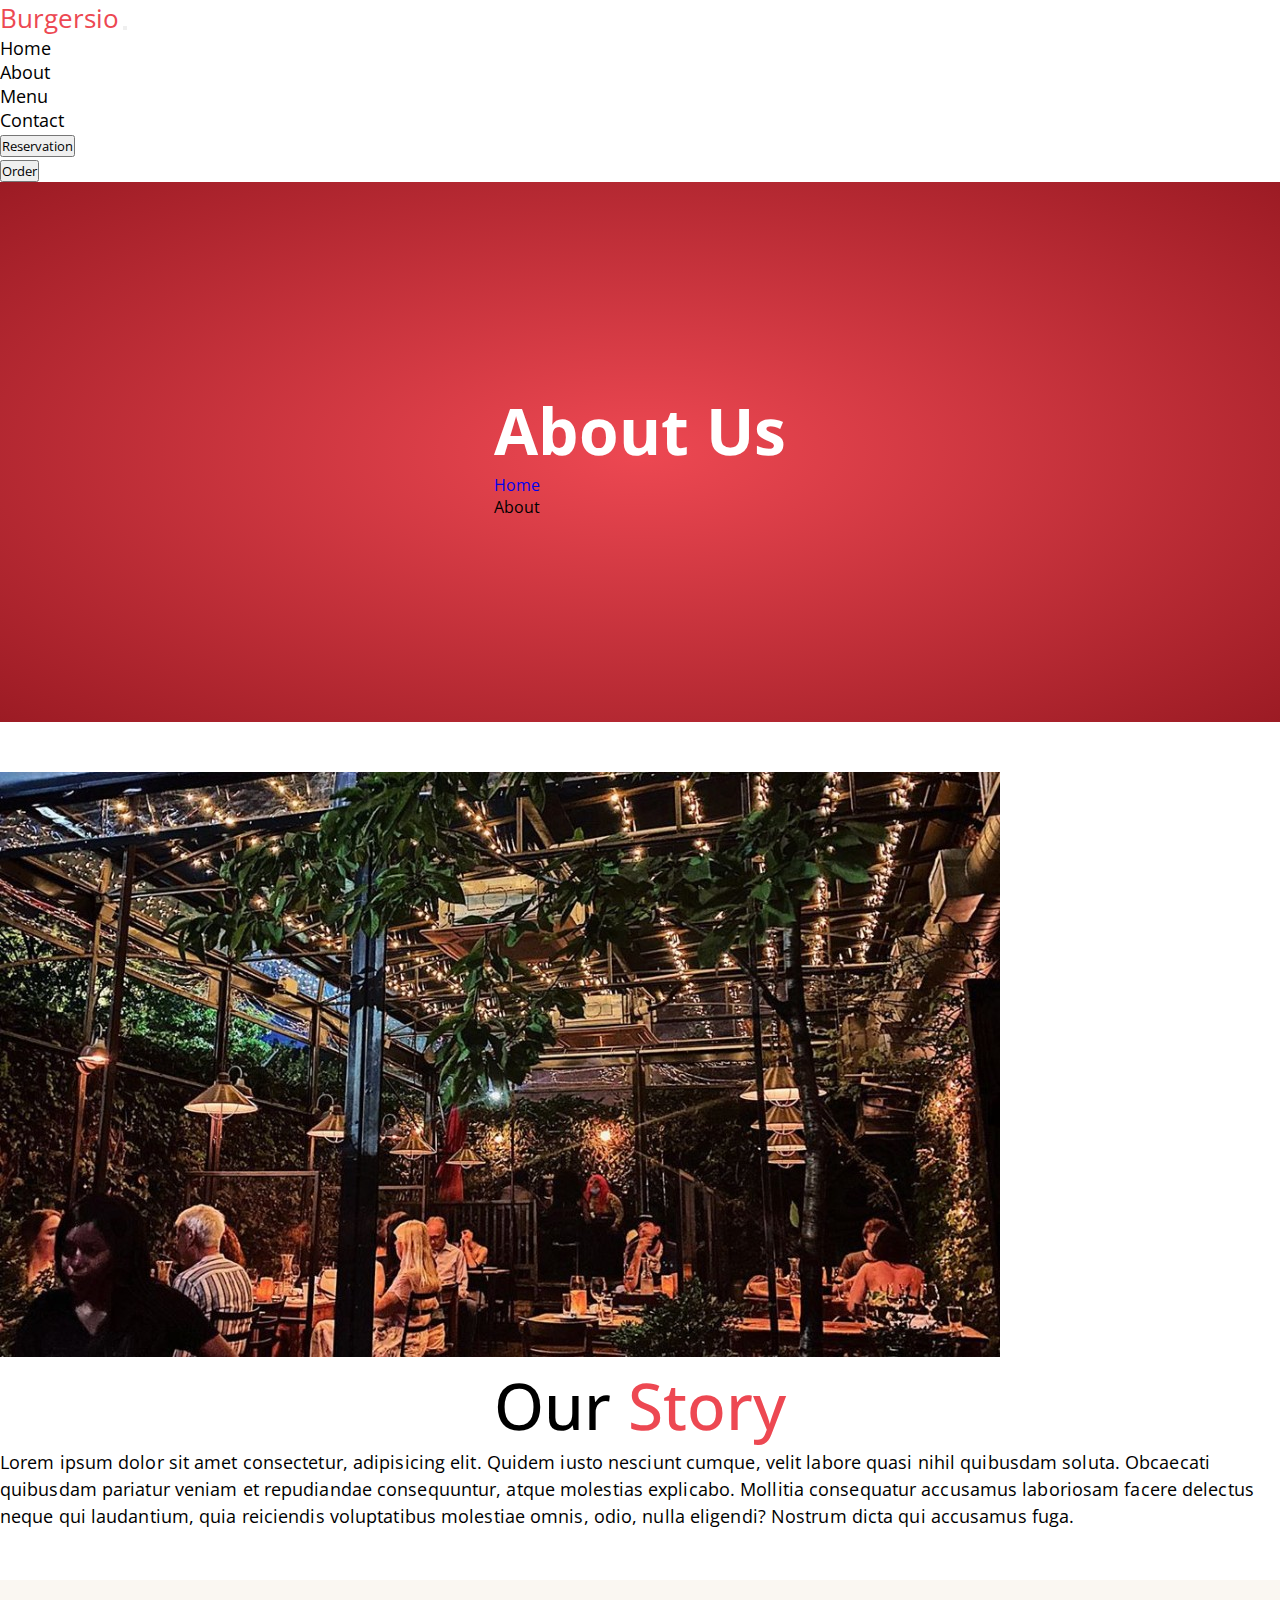
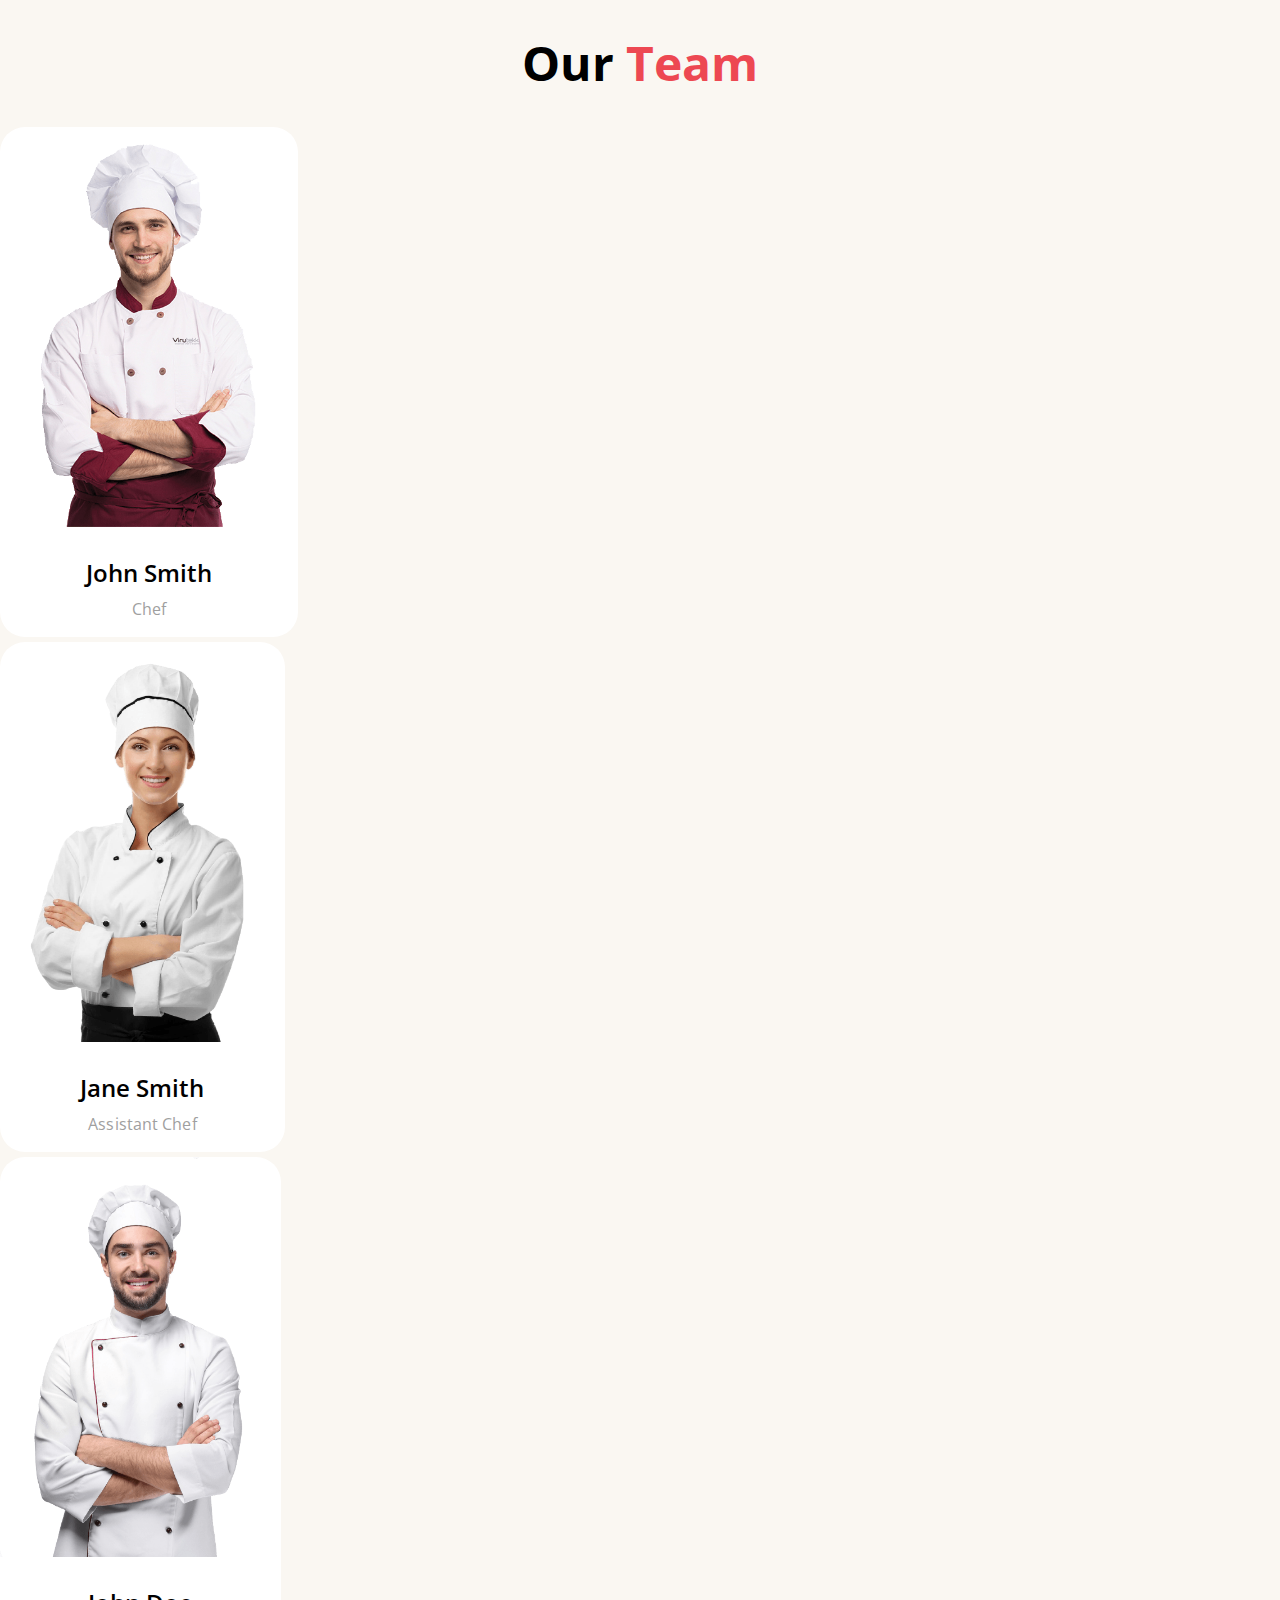
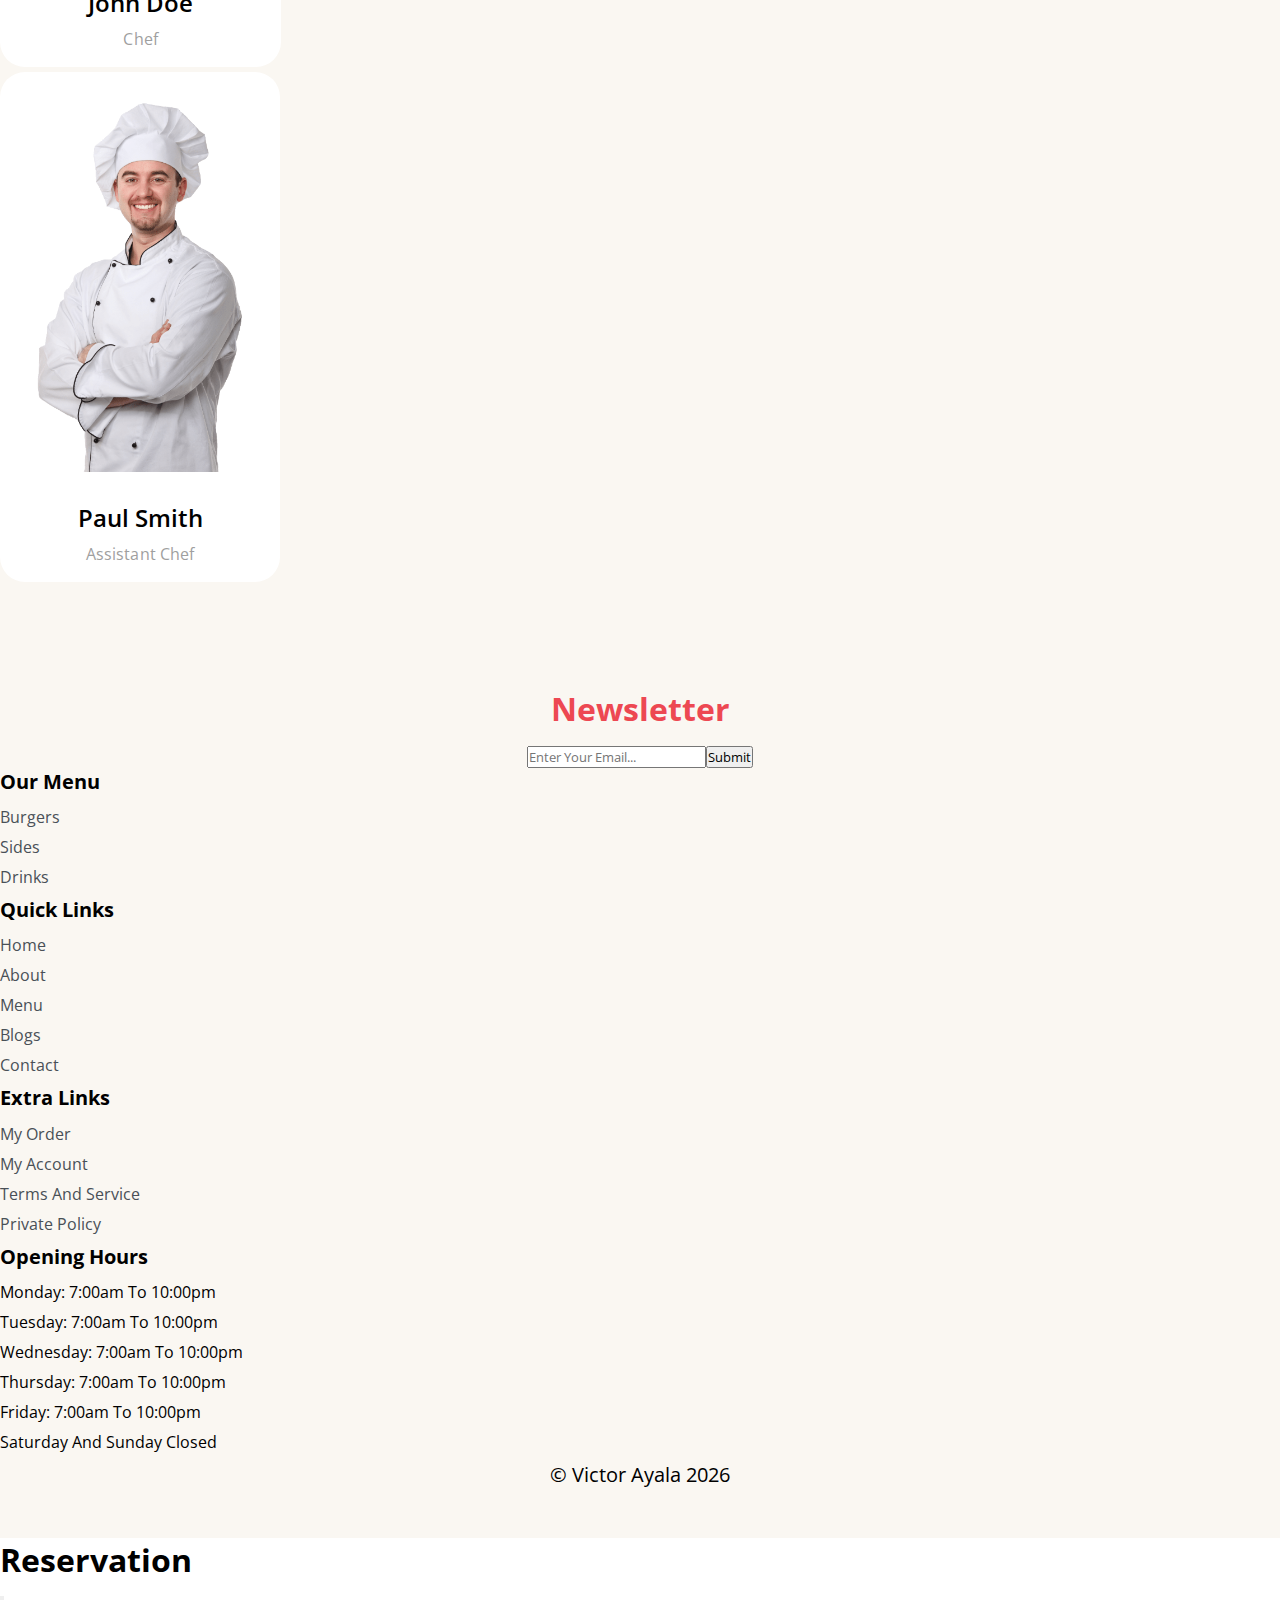
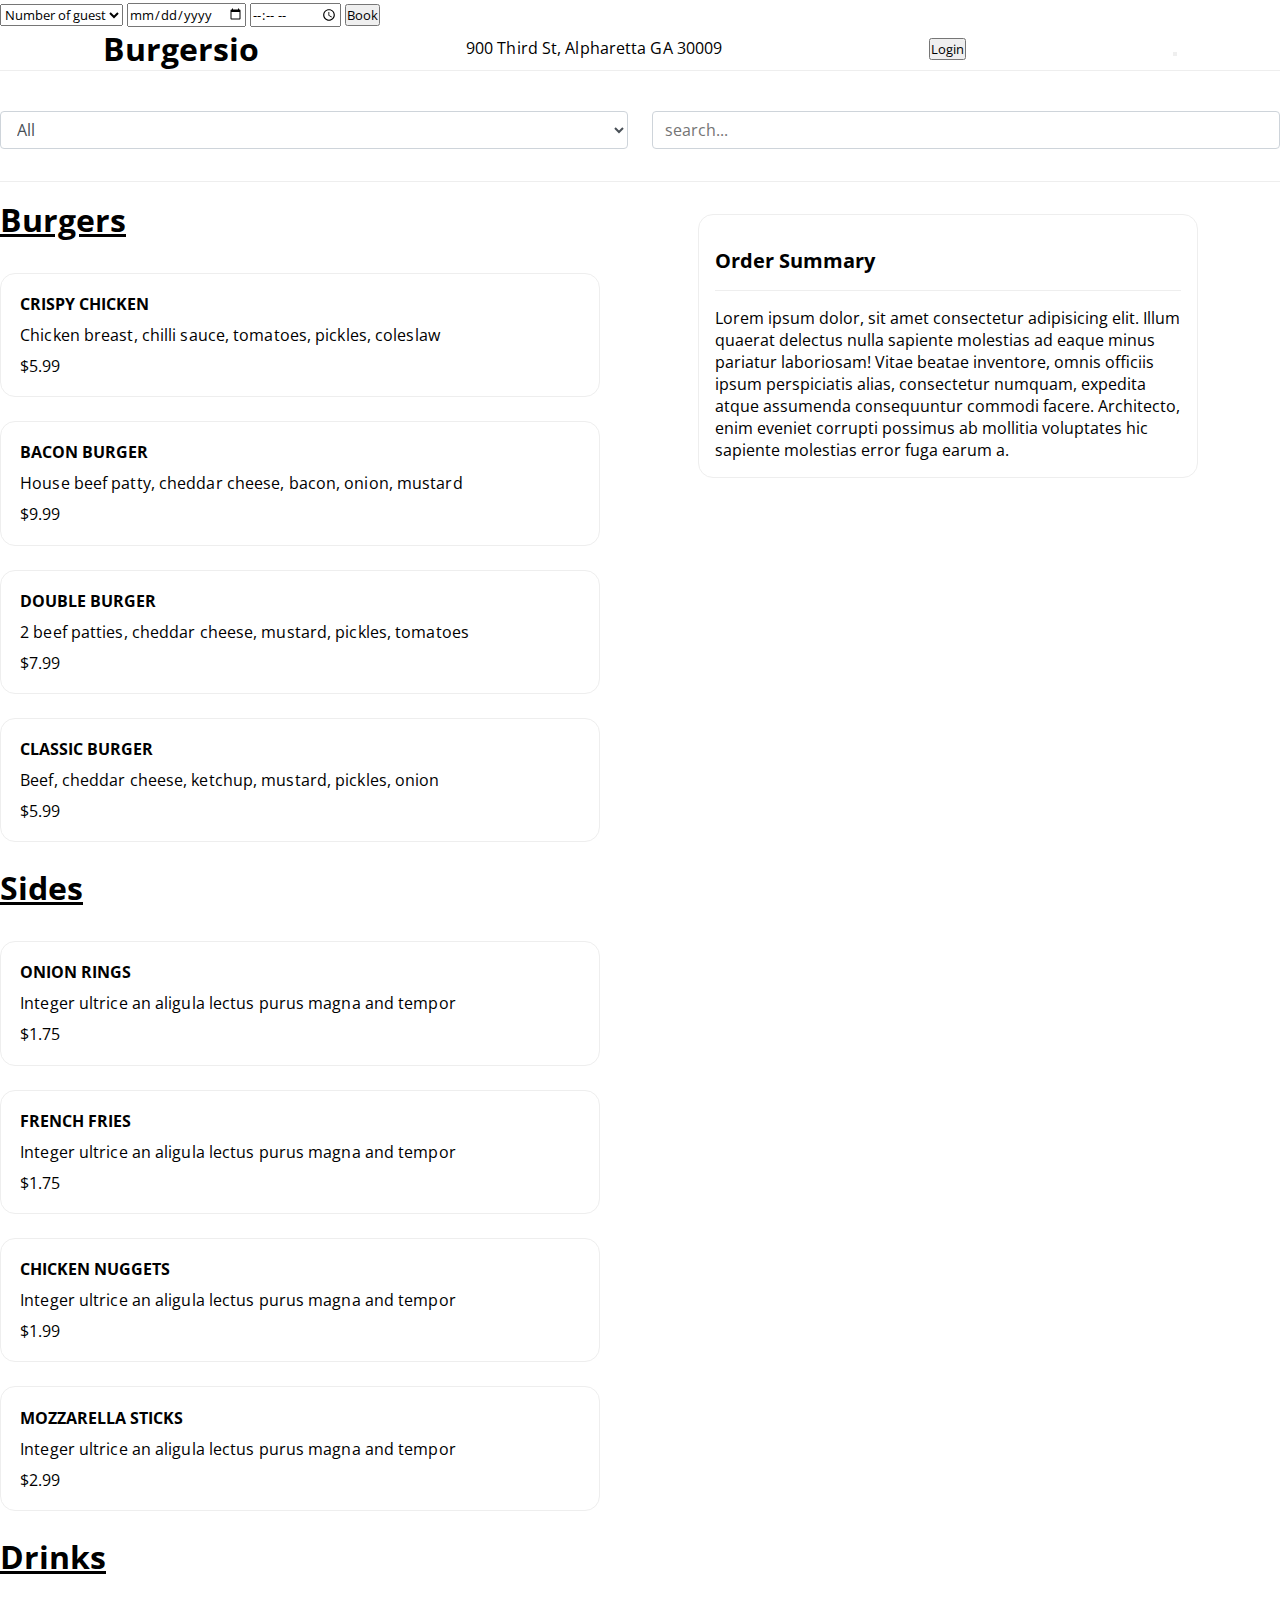
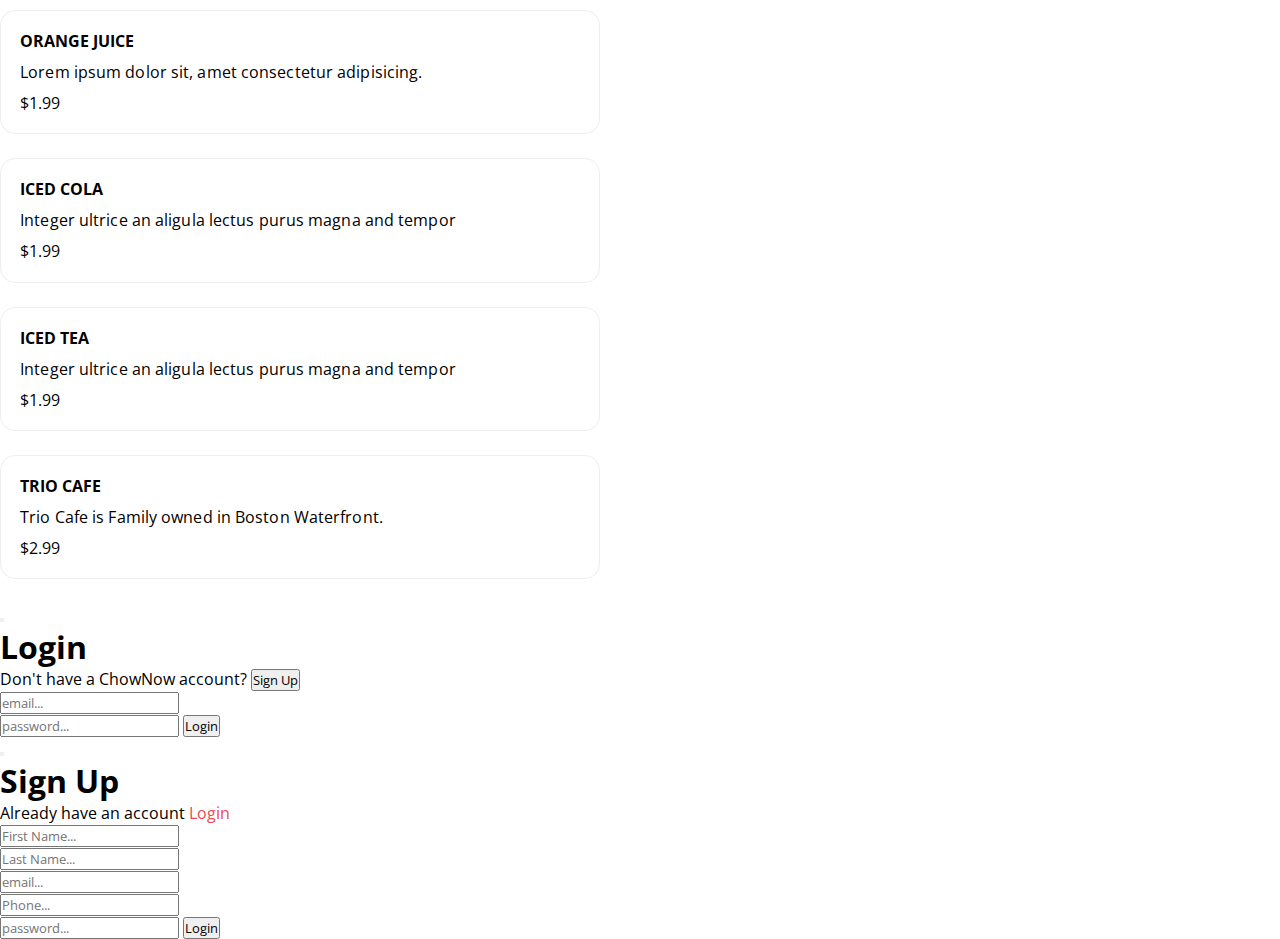
==== commit 55e7cb1b: "more responsive and edited js" ====
--- a/about/index.html
+++ b/about/index.html
@@ -1,508 +1,784 @@
 <!DOCTYPE html>
 <html lang="en">
-
-<head>
-    <meta charset="UTF-8">
-    <meta http-equiv="X-UA-Compatible" content="IE=edge">
-    <meta name="viewport" content="width=device-width, initial-scale=1.0">
-    <link rel="stylesheet" href="https://use.fontawesome.com/releases/v5.0.13/css/all.css"
-        integrity="sha384-DNOHZ68U8hZfKXOrtjWvjxusGo9WQnrNx2sqG0tfsghAvtVlRW3tvkXWZh58N9jp" crossorigin="anonymous">
-    <link rel="stylesheet" href="https://stackpath.bootstrapcdn.com/bootstrap/4.1.1/css/bootstrap.min.css"
-        integrity="sha384-WskhaSGFgHYWDcbwN70/dfYBj47jz9qbsMId/iRN3ewGhXQFZCSftd1LZCfmhktB" crossorigin="anonymous">
-    <link rel="stylesheet" href="/css/main.css">
-    <link href="https://fonts.googleapis.com/css2?family=Poppins:wght@300;400;500;700&display=swap" rel="stylesheet">
+  <head>
+    <meta charset="UTF-8" />
+    <meta http-equiv="X-UA-Compatible" content="IE=edge" />
+    <meta
+      name="viewport"
+      content="width=device-width, initial-scale=1, minimum-scale=1"
+    />
+    <link
+      rel="stylesheet"
+      href="https://use.fontawesome.com/releases/v5.0.13/css/all.css"
+      integrity="sha384-DNOHZ68U8hZfKXOrtjWvjxusGo9WQnrNx2sqG0tfsghAvtVlRW3tvkXWZh58N9jp"
+      crossorigin="anonymous"
+    />
+    <link
+      href="https://cdn.jsdelivr.net/npm/bootstrap@5.0.2/dist/css/bootstrap.min.css"
+      rel="stylesheet"
+      integrity="sha384-EVSTQN3/azprG1Anm3QDgpJLIm9Nao0Yz1ztcQTwFspd3yD65VohhpuuCOmLASjC"
+      crossorigin="anonymous"
+    />
+    <link
+      href="https://fonts.googleapis.com/css2?family=Poppins:wght@300;400;500;700&display=swap"
+      rel="stylesheet"
+    />
+    <link rel="stylesheet" href="/css/main.css" />
+    <link
+      rel="stylesheet"
+      media="screen and (max-width: 768px)"
+      href="/css/mobile.css"
+    />
+    <link rel="stylesheet" href="/css/widescreen.css" />
     <title>About | Burgersio</title>
-</head>
-
-<body>
+  </head>
+
+  <body>
     <nav class="navbar navbar-expand-xl navbar-light fixed-top">
-        <div class="container">
-            <a class="navbar-brand" id="logo" href="#">Burgersio</a>
-            <button class="navbar-toggler" type="button" data-toggle="collapse" data-target="#navbarSupportedContent"
-                aria-controls="navbarSupportedContent" aria-expanded="false" aria-label="Toggle navigation">
-                <span class="navbar-toggler-icon"></span>
-            </button>
-
-            <div class="collapse navbar-collapse" id="navbarSupportedContent">
-                <ul class="navbar-nav ml-auto">
-                    <li class="nav-item">
-                        <a href="index.html" class="nav-link">Home</a>
-                    </li>
-                    <li class="nav-item active"><a href="/about" class="nav-link">About<span
-                                class="sr-only">(current)</span></a></li>
-                    <li class="nav-item"><a href="/menu" class="nav-link">Menu</a></li>
-                    <li class="nav-item"><a href="/contact" class="nav-link">Contact</a></li>
-                    <li class="nav-item order-btn ml-3"><button class="btn" type="button">Order</button></li>
-                    <li class="nav-item reservation-btn ml-3"><button class="btn" type="button">Reservation</button>
-                    </li>
-                </ul>
-            </div>
-        </div>
+      <div class="container">
+        <a class="navbar-brand" id="logo" href="#">Burgersio</a>
+        <button
+          class="navbar-toggler"
+          type="button"
+          data-toggle="collapse"
+          data-target="#navbarSupportedContent"
+          aria-controls="navbarSupportedContent"
+          aria-expanded="false"
+          aria-label="Toggle navigation"
+        >
+          <span class="navbar-toggler-icon"></span>
+        </button>
+
+        <div class="collapse navbar-collapse" id="navbarSupportedContent">
+          <ul class="navbar-nav ms-auto">
+            <li class="nav-item active">
+              <a href="/home" class="nav-link">Home</a>
+            </li>
+            <li class="nav-item">
+              <a href="/about" class="nav-link active">About</a>
+            </li>
+            <li class="nav-item"><a href="/menu" class="nav-link">Menu</a></li>
+            <li class="nav-item">
+              <a href="/contact" class="nav-link">Contact</a>
+            </li>
+            <li class="nav-item order-btn ms-lg-3 ms-sm-0">
+              <button
+                type="button"
+                class="btn btn-warning"
+                data-toggle="modal"
+                data-target="#reservation"
+              >
+                Reservation
+              </button>
+            </li>
+            <li class="nav-item order-btn ms-lg-3 ms-sm-0">
+              <button
+                type="button"
+                class="btn btn-dark"
+                data-toggle="modal"
+                data-target="#order"
+              >
+                Order
+              </button>
+            </li>
+          </ul>
+        </div>
+      </div>
     </nav>
+
     <section class="hero-header">
-        <div class="container">
-            <div class="hero-content">
-                <h1>About Us</h1>
-                <ul>
-                    <li><a href="../index.html">Home</a></li>
-                    <li>About</a></li>
-                </ul>
-            </div>
-        </div>
+      <div class="container">
+        <div class="hero-content">
+          <h1>About Us</h1>
+          <nav aria-label="breadcrumb">
+            <ol class="breadcrumb justify-content-center">
+              <li class="breadcrumb-item"><a href="/home">Home</a></li>
+              <li class="breadcrumb-item active" aria-current="page">About</li>
+            </ol>
+          </nav>
+        </div>
+      </div>
     </section>
 
     <section class="about-us">
-        <div class="container">
-            <div class="row">
-                <div class="col-md-6 about-img">
-                    <img src="/img/bg.jpeg" class="img-fluid" alt="">
-                </div>
-                <div class="col-md-6 about-descrption">
-                    <h3>Our <span>Story</span></h3>
-                    <p>Lorem ipsum dolor sit amet consectetur, adipisicing elit. Quidem iusto nesciunt cumque, velit
-                        labore quasi nihil quibusdam soluta. Obcaecati quibusdam pariatur veniam et repudiandae
-                        consequuntur, atque molestias explicabo. Mollitia consequatur accusamus laboriosam facere
-                        delectus neque qui laudantium, quia reiciendis voluptatibus molestiae omnis, odio, nulla
-                        eligendi? Nostrum dicta qui accusamus fuga.</p>
-                </div>
-            </div>
-        </div>
+      <div class="container">
+        <div class="row">
+          <div class="col-md-6 about-img">
+            <img src="/img/bg.jpeg" class="img-fluid" alt="" />
+          </div>
+          <div class="col-md-6 about-descrption">
+            <h3>
+              Our
+              <span>Story</span>
+            </h3>
+            <p>
+              Lorem ipsum dolor sit amet consectetur, adipisicing elit. Quidem
+              iusto nesciunt cumque, velit labore quasi nihil quibusdam soluta.
+              Obcaecati quibusdam pariatur veniam et repudiandae consequuntur,
+              atque molestias explicabo. Mollitia consequatur accusamus
+              laboriosam facere delectus neque qui laudantium, quia reiciendis
+              voluptatibus molestiae omnis, odio, nulla eligendi? Nostrum dicta
+              qui accusamus fuga.
+            </p>
+          </div>
+        </div>
+      </div>
     </section>
 
     <section class="team">
-        <div class="container">
-            <h1 id="team-heading">Our <span>Team</span></h1>
-            <div class="row justify-content-center">
-                <div class="col-md-2 crew-member mr-3">
-                    <div class="crew-member-img">
-                        <img class="img-fluid" src="/img/crew-1.png" alt="">
-                    </div>
-                    <div class="member-descrption">
-                        <h3>John Smith</h3>
-                        <p>Chef</p>
-                        <div class="d-flex align-items-center justify-content-around social-media pb-4">
-                            <li><a href="#"><i class="fab fa-twitter"></i></a></li>
-                            <li><a href="#"><i class="fab fa-instagram"></i></a></li>
-                            <li><a href="#"><i class="fab fa-facebook-f"></i></a></li>
-                        </div>
-                    </div>
-                </div>
-                <div class="col-md-2 crew-member mr-3">
-                    <div class="crew-member-img">
-                        <img class="img-fluid" src="/img/crew-2.png" alt="">
-                    </div>
-                    <div class="member-descrption">
-                        <h3>Jane Smith</h3>
-                        <p>Assistant Chef</p>
-                        <div class="d-flex align-items-center justify-content-around social-media pb-4">
-                            <li><a href="#"><i class="fab fa-twitter"></i></a></li>
-                            <li><a href="#"><i class="fab fa-instagram"></i></a></li>
-                            <li><a href="#"><i class="fab fa-facebook-f"></i></a></li>
-                        </div>
-                    </div>
-                </div>
-
-                <div class="col-md-2 crew-member mr-3">
-                    <div class="crew-member-img">
-                        <img class="img-fluid" src="/img/crew-3.png" alt="">
-                    </div>
-                    <div class="member-descrption">
-                        <h3>John Doe</h3>
-                        <p>Chef</p>
-                        <div class="d-flex align-items-center justify-content-around social-media pb-4">
-                            <li><a href="#"><i class="fab fa-twitter"></i></a></li>
-                            <li><a href="#"><i class="fab fa-instagram"></i></a></li>
-                            <li><a href="#"><i class="fab fa-facebook-f"></i></a></li>
-                        </div>
-                    </div>
-                </div>
-
-                <div class="col-md-2 crew-member mr-3">
-                    <div class="crew-member-img">
-                        <img class="img-fluid" src="/img/crew-4.png" alt="">
-                    </div>
-                    <div class="member-descrption">
-                        <h3>Paul Smith</h3>
-                        <p>Assistant Chef</p>
-                        <div class="d-flex align-items-center justify-content-around social-media pb-4">
-                            <li><a href="#"><i class="fab fa-twitter"></i></a></li>
-                            <li><a href="#"><i class="fab fa-instagram"></i></a></li>
-                            <li><a href="#"><i class="fab fa-facebook-f"></i></a></li>
-                        </div>
-                    </div>
-                </div>
-
-            </div>
-        </div>
+      <div class="container">
+        <h1 id="team-heading">
+          Our
+          <span>Team</span>
+        </h1>
+        <div class="row gx-1 justify-content-center align-items-center">
+          <div class="col-lg-3 col-md-6 col-sm-12 mb-3">
+            <div class="crew-member">
+              <div class="crew-member-img">
+                <img class="img-fluid" src="/img/crew-1.png" alt="" />
+              </div>
+              <div class="member-descrption">
+                <h3>John Smith</h3>
+                <p>Chef</p>
+                <div
+                  class="d-flex align-items-center justify-content-around social-media pb-4"
+                >
+                  <li>
+                    <a href="#"><i class="fab fa-twitter"></i></a>
+                  </li>
+                  <li>
+                    <a href="#"><i class="fab fa-instagram"></i></a>
+                  </li>
+                  <li>
+                    <a href="#"><i class="fab fa-facebook-f"></i></a>
+                  </li>
+                </div>
+              </div>
+            </div>
+          </div>
+          <div class="col-lg-3 col-md-6 col-sm-12 mb-3">
+            <div class="crew-member">
+              <div class="crew-member-img">
+                <img class="img-fluid" src="/img/crew-2.png" alt="" />
+              </div>
+              <div class="member-descrption">
+                <h3>Jane Smith</h3>
+                <p>Assistant Chef</p>
+                <div
+                  class="d-flex align-items-center justify-content-around social-media pb-4"
+                >
+                  <li>
+                    <a href="#"><i class="fab fa-twitter"></i></a>
+                  </li>
+                  <li>
+                    <a href="#"><i class="fab fa-instagram"></i></a>
+                  </li>
+                  <li>
+                    <a href="#"><i class="fab fa-facebook-f"></i></a>
+                  </li>
+                </div>
+              </div>
+            </div>
+          </div>
+
+          <div class="col-lg-3 col-md-6 col-sm-12 mb-3">
+            <div class="crew-member">
+              <div class="crew-member-img">
+                <img class="img-fluid" src="/img/crew-3.png" alt="" />
+              </div>
+              <div class="member-descrption">
+                <h3>John Doe</h3>
+                <p>Chef</p>
+                <div
+                  class="d-flex align-items-center justify-content-around social-media pb-4"
+                >
+                  <li>
+                    <a href="#"><i class="fab fa-twitter"></i></a>
+                  </li>
+                  <li>
+                    <a href="#"><i class="fab fa-instagram"></i></a>
+                  </li>
+                  <li>
+                    <a href="#"><i class="fab fa-facebook-f"></i></a>
+                  </li>
+                </div>
+              </div>
+            </div>
+          </div>
+
+          <div class="col-lg-3 col-md-6 col-sm-12 mb-3">
+            <div class="crew-member">
+              <div class="crew-member-img">
+                <img class="img-fluid" src="/img/crew-4.png" alt="" />
+              </div>
+              <div class="member-descrption">
+                <h3>Paul Smith</h3>
+                <p>Assistant Chef</p>
+                <div
+                  class="d-flex align-items-center justify-content-around social-media pb-4"
+                >
+                  <li>
+                    <a href="#"><i class="fab fa-twitter"></i></a>
+                  </li>
+                  <li>
+                    <a href="#"><i class="fab fa-instagram"></i></a>
+                  </li>
+                  <li>
+                    <a href="#"><i class="fab fa-facebook-f"></i></a>
+                  </li>
+                </div>
+              </div>
+            </div>
+          </div>
+        </div>
+      </div>
     </section>
 
     <section id="footer">
-        <div class="container">
-            <div class="row mb-5">
-                <div class="col-md-12">
-                    <h3>Newsletter</h3>
-                    <div class="newsletter">
-                        <input type="email" class="form-control" name="" id="" placeholder="Enter Your Email...">
-                        <input type="submit" class="btn btn-danger" value="Submit">
-                    </div>
-                </div>
-            </div>
-
-            <div class="row">
-                <div class="col-md-3 footer-nav-list">
-                    <h4>Our Menu</h4>
-                    <ul>
-                        <li><a href="#">Burgers</a></li>
-                        <li><a href="#">Sides</a></li>
-                        <li><a href="#">Drinks</a></li>
-                    </ul>
-                </div>
-                <div class=" col-md-3 footer-nav-list">
-                    <h4>Quick Links</h4>
-                    <ul>
-                        <li><a href="#">Home</a></li>
-                        <li><a href="#">About</a></li>
-                        <li><a href="#">Menu</a></li>
-                        <li><a href="#">Blogs</a></li>
-                        <li><a href="#">Contact</a></li>
-                    </ul>
-                </div>
-                <div class="col-md-3 footer-nav-list">
-                    <h4>Extra Links</h4>
-                    <ul>
-                        <li><a href="#">My Order</a></li>
-                        <li><a href="#">My Account</a></li>
-                        <li><a href="#">Terms And Service</a></li>
-                        <li><a href="#">Private Policy</a></li>
-                    </ul>
-                </div>
-                <div class="col-md-3 footer-nav-list">
-                    <h4>Opening Hours</h4>
-                    <ul>
-                        <li>Monday: 7:00am To 10:00pm</li>
-                        <li>Tuesday: 7:00am To 10:00pm</li>
-                        <li>Wednesday: 7:00am To 10:00pm</li>
-                        <li>Thursday: 7:00am To 10:00pm</li>
-                        <li>Friday: 7:00am To 10:00pm</li>
-                        <li>Saturday And Sunday Closed</li>
-                    </ul>
-                </div>
-            </div>
-            <p>© Victor Ayala <span id="year"></span></p>
-        </div>
+      <div class="container">
+        <div class="row mb-5">
+          <div class="col-md-12">
+            <h3>Newsletter</h3>
+            <div class="newsletter">
+              <input
+                type="email"
+                class="form-control"
+                name=""
+                id=""
+                placeholder="Enter Your Email..."
+              />
+              <input type="submit" class="btn btn-danger" value="Submit" />
+            </div>
+          </div>
+        </div>
+
+        <div class="row">
+          <div class="col-md-3 footer-nav-list">
+            <h4>Our Menu</h4>
+            <ul>
+              <li><a href="#">Burgers</a></li>
+              <li><a href="#">Sides</a></li>
+              <li><a href="#">Drinks</a></li>
+            </ul>
+          </div>
+          <div class="col-md-3 footer-nav-list">
+            <h4>Quick Links</h4>
+            <ul>
+              <li><a href="#">Home</a></li>
+              <li><a href="#">About</a></li>
+              <li><a href="#">Menu</a></li>
+              <li><a href="#">Blogs</a></li>
+              <li><a href="#">Contact</a></li>
+            </ul>
+          </div>
+          <div class="col-md-3 footer-nav-list">
+            <h4>Extra Links</h4>
+            <ul>
+              <li><a href="#">My Order</a></li>
+              <li><a href="#">My Account</a></li>
+              <li><a href="#">Terms And Service</a></li>
+              <li><a href="#">Private Policy</a></li>
+            </ul>
+          </div>
+          <div class="col-md-3 footer-nav-list">
+            <h4>Opening Hours</h4>
+            <ul>
+              <li>Monday: 7:00am To 10:00pm</li>
+              <li>Tuesday: 7:00am To 10:00pm</li>
+              <li>Wednesday: 7:00am To 10:00pm</li>
+              <li>Thursday: 7:00am To 10:00pm</li>
+              <li>Friday: 7:00am To 10:00pm</li>
+              <li>Saturday And Sunday Closed</li>
+            </ul>
+          </div>
+        </div>
+        <p>
+          © Victor Ayala
+          <span id="year"></span>
+        </p>
+      </div>
     </section>
 
-    <section id="reservation-container">
-        <div class="reservation">
-            <span class="close-btn">&times;</span>
-            <div class="reservation-info">
-                <h1>Reservation</h1>
-                <form>
-                    <select name="number_guest" id="">
-                        <option value="">Number of guest</option>
-                        <option value="1">1</option>
-                        <option value="2">2</option>
-                        <option value="3">3</option>
-                        <option value="4">4</option>
-                        <option value="5">5</option>
-                        <option value="6+">6+</option>
-                    </select>
-
-                    <input type="date" name="date" id="date">
-
-                    <input type="time" name="time" id="time">
-
-                    <input type="submit" class="yellow-btn" value="Book">
-                </form>
-            </div>
-        </div>
-    </section>
-
-    <section id="order">
-        <div class="order-container">
-            <!-- <div class="container"> -->
-            <span class="close-btn-2">&times;</span>
-            <div class="order-content">
-                <div class="order-header">
-                    <h3>Logo</h3>
-                    <p>900 Third St, Alpharetta GA 30009 </p>
-                    <span id="login-btn">Login</span>
-                </div>
-                <div class="order-sub-body">
-                    <form action="">
-                        <select name="categories" id="categories">
-                            <option value="all">All</option>
-                            <option value="burgers">Burger</option>
-                            <option value="sides">Sides</option>
-                            <option value="drinks">Drinks</option>
-                        </select>
-
-                        <input type="text" placeholder="search..." id="searchbar">
-                    </form>
-                </div>
-                <div class="order-body">
-                    <div class="food-items active" id="all">
-                        <div>
-                            <div class="category-name">
-                                <h2>Burgers</h2>
-                            </div>
-                        </div>
-                        <div class="item">
-                            <h4>CRISPY CHICKEN</h4>
-                            <p>Chicken breast, chilli sauce, tomatoes, pickles, coleslaw</p>
-                            <span>$5.99</span>
-                        </div>
-                        <div class="item">
-                            <h4>Bacon Burger</h4>
-                            <p>House beef patty, cheddar cheese, bacon, onion, mustard</p>
-                            <span>$9.99</span>
-                        </div>
-                        <div class="item">
-                            <h4>Double Burger</h4>
-                            <p>2 beef patties, cheddar cheese, mustard, pickles, tomatoes</p>
-                            <span>$7.99</span>
-                        </div>
-                        <div class="item">
-                            <h4>Classic Burger</h4>
-                            <p>Beef, cheddar cheese, ketchup, mustard, pickles, onion</p>
-                            <span>$5.99</span>
-                        </div>
-                        <div>
-                            <div class="category-name">
-                                <h2>Sides</h2>
-                            </div>
-                        </div>
-                        <div class="item">
-                            <h4>Onion Rings</h4>
-                            <p>Integer ultrice an aligula lectus purus magna and tempor</p>
-                            <span>$1.75</span>
-                        </div>
-                        <div class="item">
-                            <h4>French Fries</h4>
-                            <p>Integer ultrice an aligula lectus purus magna and tempor</p>
-                            <span>$1.75</span>
-                        </div>
-                        <div class="item">
-                            <h4>Chicken Nuggets</h4>
-                            <p>Integer ultrice an aligula lectus purus magna and tempor</p>
-                            <span>$1.99</span>
-                        </div>
-                        <div class="item">
-                            <h4>MOZZARELLA STICKS</h4>
-                            <p>Integer ultrice an aligula lectus purus magna and tempor</p>
-                            <span>$2.99</span>
-                        </div>
-
-                        <div>
-                            <div class="category-name">
-                                <h2>Drinks</h2>
-                            </div>
-                        </div>
-                        <div class="item">
-                            <h4>Orange Juice</h4>
-                            <p>Lorem ipsum dolor sit, amet consectetur adipisicing.</p>
-                            <span>$1.99</span>
-                        </div>
-                        <div class="item">
-                            <h4>Iced Cola</h4>
-                            <p>Integer ultrice an aligula lectus purus magna and tempor</p>
-                            <span>$1.99</span>
-                        </div>
-                        <div class="item">
-                            <h4>Iced Tea</h4>
-                            <p>Integer ultrice an aligula lectus purus magna and tempor</p>
-                            <span>$1.99</span>
-                        </div>
-                        <div class="item">
-                            <h4>Trio Cafe</h4>
-                            <p>Trio Cafe is Family owned in Boston Waterfront.</p>
-                            <span>$2.99</span>
-                        </div>
-                    </div>
-
-                    <div class="food-items" id="burgers">
-                        <div>
-                            <div class="category-name">
-                                <h2>Burgers</h2>
-                            </div>
-                        </div>
-                        <div class="item">
-                            <h4>CRISPY CHICKEN</h4>
-                            <p>Chicken breast, chilli sauce, tomatoes, pickles, coleslaw</p>
-                            <span>$5.99</span>
-                        </div>
-                        <div class="item">
-                            <h4>Bacon Burger</h4>
-                            <p>House beef patty, cheddar cheese, bacon, onion, mustard</p>
-                            <span>$9.99</span>
-                        </div>
-                        <div class="item">
-                            <h4>Double Burger</h4>
-                            <p>2 beef patties, cheddar cheese, mustard, pickles, tomatoes</p>
-                            <span>$7.99</span>
-                        </div>
-                        <div class="item">
-                            <h4>Classic Burger</h4>
-                            <p>Beef, cheddar cheese, ketchup, mustard, pickles, onion</p>
-                            <span>$5.99</span>
-                        </div>
-                    </div>
-
-                    <div class="food-items" id="sides">
-                        <div>
-                            <div class="category-name">
-                                <h2>Sides</h2>
-                            </div>
-                        </div>
-                        <div class="item">
-                            <h4>Onion Rings</h4>
-                            <p>Integer ultrice an aligula lectus purus magna and tempor</p>
-                            <span>$1.75</span>
-                        </div>
-                        <div class="item">
-                            <h4>French Fries</h4>
-                            <p>Integer ultrice an aligula lectus purus magna and tempor</p>
-                            <span>$1.75</span>
-                        </div>
-                        <div class="item">
-                            <h4>Chicken Nuggets</h4>
-                            <p>Integer ultrice an aligula lectus purus magna and tempor</p>
-                            <span>$1.99</span>
-                        </div>
-                        <div class="item">
-                            <h4>MOZZARELLA STICKS</h4>
-                            <p>Integer ultrice an aligula lectus purus magna and tempor</p>
-                            <span>$2.99</span>
-                        </div>
-                    </div>
-
-                    <div class="food-items" id="drinks">
-                        <div>
-                            <div class="category-name">
-                                <h2>Drinks</h2>
-                            </div>
-                        </div>
-                        <div class="item">
-                            <h4>Orange Juice</h4>
-                            <p>Lorem ipsum dolor sit, amet consectetur adipisicing.</p>
-                            <span>$1.99</span>
-                        </div>
-                        <div class="item">
-                            <h4>Iced Cola</h4>
-                            <p>Integer ultrice an aligula lectus purus magna and tempor</p>
-                            <span>$1.99</span>
-                        </div>
-                        <div class="item">
-                            <h4>Iced Tea</h4>
-                            <p>Integer ultrice an aligula lectus purus magna and tempor</p>
-                            <span>$1.99</span>
-                        </div>
-                        <div class="item">
-                            <h4>Trio Cafe</h4>
-                            <p>Trio Cafe is Family owned in Boston Waterfront.</p>
-                            <span>$2.99</span>
-                        </div>
-                    </div>
-
-                    <div class="order-summary">
-                        <div class="summary-header">
-                            <h4>Order Summary</h4>
-                        </div>
-                        <div class="summary">
-                            <p>Lorem ipsum dolor, sit amet consectetur adipisicing elit. Illum quaerat delectus
-                                nulla sapiente molestias ad eaque minus pariatur laboriosam! Vitae beatae inventore,
-                                omnis officiis ipsum perspiciatis alias, consectetur numquam, expedita atque
-                                assumenda consequuntur commodi facere. Architecto, enim eveniet corrupti possimus ab
-                                mollitia voluptates hic sapiente molestias error fuga earum a.</p>
-                        </div>
-                    </div>
-                </div>
-            </div>
-        </div>
-
-        <div id="order-item">
-            <div class="order-item-container">
-                <div class="order-item-content">
-                    <span class="closeBtn4">&times;</span>
-                    <div class="order-item-header">
-                        <h2 class="item-name"></h2>
-                        <p class="item-descrption"></p>
-                    </div>
-                    <div class="order-item-body">
-                        <textarea name="instruction" id="instruction" cols="30" rows="10"></textarea>
-                    </div>
-                    <div class="order-item-footer">
-                        <input type="number" name="quantity" id="quantity" min="0" max="10" placeholder="0">
-                        <button class="red-btn">Add to order <span class="item-price"></span></button>
-                    </div>
-                </div>
-            </div>
-        </div>
-
-        <div id="login">
-            <div class="login-container">
-                <div class="login-content">
-                    <span class="closeBtn3">&times;</span>
-                    <div class="login-header">
-                        <h3>Login</h3>
-                        <p>Don't have a ChowNow account? <span id="sign-up-btn">sign up</span></p>
-                    </div>
-                    <div class="login-body">
-                        <form action="">
-                            <div class="text-danger"></div>
-                            <input type="email" name="login_email" id="login_email" placeholder="email...">
-
-                            <div class="text-danger"></div>
-                            <input type="text" name="login_password" id="login_password" placeholder="password...">
-
-                            <input type="button" value="Login" class="red-btn" id="sign-in">
-                        </form>
-                    </div>
-                    <div class="login-footer">
-                        <p>footer</p>
-                    </div>
-                </div>
-            </div>
-        </div>
-
-        <div id="sign-up">
-            <div class="sign-up-container">
-                <div class="sign-up-content">
-                    <span class="closeBtn4">&times;</span>
-                    <div class="sign-up-header">
-                        <h3>Sign Up</h3>
-                        <p>Already have an account <span id="login-btn-2">login</span></p>
-                    </div>
-                    <div class="sign-up-body">
-                        <form action="">
-                            <div class="text-danger"></div>
-                            <input type="text" name="fname" id="fname" placeholder="First Name...">
-
-                            <div class="text-danger"></div>
-                            <input type="text" name="lname" id="lname" placeholder="Last Name...">
-
-                            <div class="text-danger"></div>
-                            <input type="email" name="email" id="email" placeholder="Email...">
-
-                            <div class="text-danger"></div>
-                            <input type="text" name="phone" id="phone" placeholder="Phone...">
-
-                            <div class="text-danger"></div>
-                            <input type="text" name="password" id="password" placeholder="Password...">
-
-                            <input type="button" value="Sign Up" class="red-btn" id="register">
-                        </form>
-                    </div>
-                    <div class="sign-up-footer">
-                        <p>footer</p>
-                    </div>
-                </div>
-            </div>
-        </div>
-    </section>
-</body>
-
-<script src="https://ajax.googleapis.com/ajax/libs/jquery/3.5.1/jquery.min.js"></script>
-<script src="/js/app.js"></script>
-
-</html>+    <div
+      class="modal fade"
+      id="reservation"
+      tabindex="-1"
+      aria-labelledby="exampleModalLabel"
+      aria-hidden="true"
+    >
+      <div class="modal-dialog modal-lg">
+        <div class="modal-content">
+          <div class="modal-header">
+            <h1 class="modal-title" id="exampleModalLabel">Reservation</h1>
+            <button
+              type="button"
+              class="btn-close"
+              data-bs-dismiss="modal"
+              aria-label="Close"
+            ></button>
+          </div>
+          <div class="modal-body">
+            <form>
+              <select name="number_guest" class="form-control mb-3" id="">
+                <option value="" class="form-control">Number of guest</option>
+                <option value="1" class="form-control">1</option>
+                <option value="2" class="form-control">2</option>
+                <option value="3" class="form-control">3</option>
+                <option value="4" class="form-control">4</option>
+                <option value="5" class="form-control">5</option>
+                <option value="6+" class="form-control">6+</option>
+              </select>
+
+              <input
+                class="form-control mb-3"
+                type="date"
+                name="date"
+                id="date"
+              />
+
+              <input
+                class="form-control mb-3"
+                type="time"
+                name="time"
+                id="time"
+              />
+
+              <input type="submit" class="btn btn-warning" value="Book" />
+            </form>
+          </div>
+        </div>
+      </div>
+    </div>
+
+    <div
+      class="modal fade"
+      id="order"
+      tabindex="-1"
+      aria-labelledby="exampleModalLabel"
+      aria-hidden="true"
+    >
+      <div class="modal-dialog modal-lg">
+        <div class="modal-content">
+          <div class="modal-header">
+            <div class="col-lg-3 col-md-3">
+              <h1 class="modal-title" id="order">Burgersio</h1>
+            </div>
+            <div class="col-lg-6 col-md-6">
+              <p>900 Third St, Alpharetta GA 30009</p>
+            </div>
+            <div class="col-lg-2 col-md-2 text-right">
+              <button
+                type="button"
+                class="btn login-btn"
+                data-toggle="modal"
+                data-target="#login"
+              >
+                Login
+              </button>
+            </div>
+            <div class="col-lg-1 col-md-1 text-center">
+              <button
+                type="button"
+                class="btn-close"
+                data-bs-dismiss="modal"
+                aria-label="Close"
+              ></button>
+            </div>
+          </div>
+          <div class="order-sub-body">
+            <div class="container">
+              <form action="">
+                <select name="categories" id="categories">
+                  <option value="all">All</option>
+                  <option value="burgers">Burger</option>
+                  <option value="sides">Sides</option>
+                  <option value="drinks">Drinks</option>
+                </select>
+
+                <input type="text" placeholder="search..." id="searchbar" />
+              </form>
+            </div>
+          </div>
+          <div class="modal-body">
+            <div class="order-body d-flex">
+              <div class="food-items active" id="all">
+                <div>
+                  <div class="category-name">
+                    <h2>Burgers</h2>
+                  </div>
+                </div>
+                <div class="item">
+                  <h4>CRISPY CHICKEN</h4>
+                  <p>
+                    Chicken breast, chilli sauce, tomatoes, pickles, coleslaw
+                  </p>
+                  <span>$5.99</span>
+                </div>
+                <div class="item">
+                  <h4>Bacon Burger</h4>
+                  <p>House beef patty, cheddar cheese, bacon, onion, mustard</p>
+                  <span>$9.99</span>
+                </div>
+                <div class="item">
+                  <h4>Double Burger</h4>
+                  <p>
+                    2 beef patties, cheddar cheese, mustard, pickles, tomatoes
+                  </p>
+                  <span>$7.99</span>
+                </div>
+                <div class="item">
+                  <h4>Classic Burger</h4>
+                  <p>Beef, cheddar cheese, ketchup, mustard, pickles, onion</p>
+                  <span>$5.99</span>
+                </div>
+                <div>
+                  <div class="category-name">
+                    <h2>Sides</h2>
+                  </div>
+                </div>
+                <div class="item">
+                  <h4>Onion Rings</h4>
+                  <p>
+                    Integer ultrice an aligula lectus purus magna and tempor
+                  </p>
+                  <span>$1.75</span>
+                </div>
+                <div class="item">
+                  <h4>French Fries</h4>
+                  <p>
+                    Integer ultrice an aligula lectus purus magna and tempor
+                  </p>
+                  <span>$1.75</span>
+                </div>
+                <div class="item">
+                  <h4>Chicken Nuggets</h4>
+                  <p>
+                    Integer ultrice an aligula lectus purus magna and tempor
+                  </p>
+                  <span>$1.99</span>
+                </div>
+                <div class="item">
+                  <h4>MOZZARELLA STICKS</h4>
+                  <p>
+                    Integer ultrice an aligula lectus purus magna and tempor
+                  </p>
+                  <span>$2.99</span>
+                </div>
+
+                <div>
+                  <div class="category-name">
+                    <h2>Drinks</h2>
+                  </div>
+                </div>
+                <div class="item">
+                  <h4>Orange Juice</h4>
+                  <p>Lorem ipsum dolor sit, amet consectetur adipisicing.</p>
+                  <span>$1.99</span>
+                </div>
+                <div class="item">
+                  <h4>Iced Cola</h4>
+                  <p>
+                    Integer ultrice an aligula lectus purus magna and tempor
+                  </p>
+                  <span>$1.99</span>
+                </div>
+                <div class="item">
+                  <h4>Iced Tea</h4>
+                  <p>
+                    Integer ultrice an aligula lectus purus magna and tempor
+                  </p>
+                  <span>$1.99</span>
+                </div>
+                <div class="item">
+                  <h4>Trio Cafe</h4>
+                  <p>Trio Cafe is Family owned in Boston Waterfront.</p>
+                  <span>$2.99</span>
+                </div>
+              </div>
+
+              <div class="food-items" id="burgers">
+                <div>
+                  <div class="category-name">
+                    <h2>Burgers</h2>
+                  </div>
+                </div>
+                <div class="item">
+                  <h4>CRISPY CHICKEN</h4>
+                  <p>
+                    Chicken breast, chilli sauce, tomatoes, pickles, coleslaw
+                  </p>
+                  <span>$5.99</span>
+                </div>
+                <div class="item">
+                  <h4>Bacon Burger</h4>
+                  <p>House beef patty, cheddar cheese, bacon, onion, mustard</p>
+                  <span>$9.99</span>
+                </div>
+                <div class="item">
+                  <h4>Double Burger</h4>
+                  <p>
+                    2 beef patties, cheddar cheese, mustard, pickles, tomatoes
+                  </p>
+                  <span>$7.99</span>
+                </div>
+                <div class="item">
+                  <h4>Classic Burger</h4>
+                  <p>Beef, cheddar cheese, ketchup, mustard, pickles, onion</p>
+                  <span>$5.99</span>
+                </div>
+              </div>
+
+              <div class="food-items" id="sides">
+                <div>
+                  <div class="category-name">
+                    <h2>Sides</h2>
+                  </div>
+                </div>
+                <div class="item">
+                  <h4>Onion Rings</h4>
+                  <p>
+                    Integer ultrice an aligula lectus purus magna and tempor
+                  </p>
+                  <span>$1.75</span>
+                </div>
+                <div class="item">
+                  <h4>French Fries</h4>
+                  <p>
+                    Integer ultrice an aligula lectus purus magna and tempor
+                  </p>
+                  <span>$1.75</span>
+                </div>
+                <div class="item">
+                  <h4>Chicken Nuggets</h4>
+                  <p>
+                    Integer ultrice an aligula lectus purus magna and tempor
+                  </p>
+                  <span>$1.99</span>
+                </div>
+                <div class="item">
+                  <h4>MOZZARELLA STICKS</h4>
+                  <p>
+                    Integer ultrice an aligula lectus purus magna and tempor
+                  </p>
+                  <span>$2.99</span>
+                </div>
+              </div>
+
+              <div class="food-items" id="drinks">
+                <div>
+                  <div class="category-name">
+                    <h2>Drinks</h2>
+                  </div>
+                </div>
+                <div class="item">
+                  <h4>Orange Juice</h4>
+                  <p>Lorem ipsum dolor sit, amet consectetur adipisicing.</p>
+                  <span>$1.99</span>
+                </div>
+                <div class="item">
+                  <h4>Iced Cola</h4>
+                  <p>
+                    Integer ultrice an aligula lectus purus magna and tempor
+                  </p>
+                  <span>$1.99</span>
+                </div>
+                <div class="item">
+                  <h4>Iced Tea</h4>
+                  <p>
+                    Integer ultrice an aligula lectus purus magna and tempor
+                  </p>
+                  <span>$1.99</span>
+                </div>
+                <div class="item">
+                  <h4>Trio Cafe</h4>
+                  <p>Trio Cafe is Family owned in Boston Waterfront.</p>
+                  <span>$2.99</span>
+                </div>
+              </div>
+
+              <div class="order-summary">
+                <div class="summary-header">
+                  <h4>Order Summary</h4>
+                </div>
+                <div class="summary">
+                  <p>
+                    Lorem ipsum dolor, sit amet consectetur adipisicing elit.
+                    Illum quaerat delectus nulla sapiente molestias ad eaque
+                    minus pariatur laboriosam! Vitae beatae inventore, omnis
+                    officiis ipsum perspiciatis alias, consectetur numquam,
+                    expedita atque assumenda consequuntur commodi facere.
+                    Architecto, enim eveniet corrupti possimus ab mollitia
+                    voluptates hic sapiente molestias error fuga earum a.
+                  </p>
+                </div>
+              </div>
+            </div>
+          </div>
+        </div>
+      </div>
+    </div>
+
+    <div
+      class="modal fade"
+      id="login"
+      tabindex="-1"
+      aria-labelledby="exampleModalLabel"
+      aria-hidden="true"
+    >
+      <div class="modal-dialog modal-lg">
+        <div class="modal-content">
+          <div class="modal-header">
+            <button
+              type="button"
+              class="btn-close"
+              data-bs-dismiss="modal"
+              aria-label="Close"
+            ></button>
+          </div>
+          <div class="modal-body">
+            <h1 class="modal-title text-center mb-3" id="exampleModalLabel">
+              Login
+            </h1>
+            <p class="text-center mb-4">
+              Don't have a ChowNow account?
+              <button
+                type="button"
+                class="btn btn-dark"
+                data-toggle="modal"
+                data-target="#sign-up"
+              >
+                Sign Up
+              </button>
+            </p>
+            <form action="">
+              <div class="text-danger"></div>
+              <input
+                class="form-control mb-4"
+                type="email"
+                name="login_email"
+                id="login_email"
+                placeholder="email..."
+              />
+
+              <div class="text-danger"></div>
+              <input
+                class="form-control mb-4"
+                type="text"
+                name="login_password"
+                id="login_password"
+                placeholder="password..."
+              />
+
+              <input
+                class="btn btn-danger btn-lg"
+                type="button"
+                value="Login"
+                id="sign-in"
+              />
+            </form>
+          </div>
+        </div>
+      </div>
+    </div>
+
+    <div
+      class="modal fade"
+      id="sign-up"
+      tabindex="-1"
+      aria-labelledby="exampleModalLabel"
+      aria-hidden="true"
+    >
+      <div class="modal-dialog modal-lg">
+        <div class="modal-content">
+          <div class="modal-header">
+            <button
+              type="button"
+              class="btn-close"
+              data-bs-dismiss="modal"
+              aria-label="Close"
+            ></button>
+          </div>
+          <div class="modal-body">
+            <h1 class="modal-title text-center mb-3" id="exampleModalLabel">
+              Sign Up
+            </h1>
+            <p class="text-center mb-4">
+              Already have an account
+              <span class="btn login text-red">login</span>
+            </p>
+            <form action="">
+              <div class="text-danger"></div>
+              <input
+                class="form-control mb-4"
+                type="text"
+                name="first_name"
+                id="first_name"
+                placeholder="First Name..."
+              />
+
+              <div class="text-danger"></div>
+              <input
+                class="form-control mb-4"
+                type="text"
+                name="last_name"
+                id="last_name"
+                placeholder="Last Name..."
+              />
+
+              <div class="text-danger"></div>
+              <input
+                class="form-control mb-4"
+                type="email"
+                name="login_email"
+                id="login_email"
+                placeholder="email..."
+              />
+
+              <div class="text-danger"></div>
+              <input
+                class="form-control mb-4"
+                type="text"
+                name="phone"
+                id="phone"
+                placeholder="Phone..."
+              />
+
+              <div class="text-danger"></div>
+              <input
+                class="form-control mb-4"
+                type="text"
+                name="login_password"
+                id="login_password"
+                placeholder="password..."
+              />
+
+              <input
+                class="btn btn-danger btn-lg"
+                type="button"
+                value="Login"
+                id="sign-in"
+              />
+            </form>
+          </div>
+        </div>
+      </div>
+    </div>
+  </body>
+
+  <script
+    src="http://code.jquery.com/jquery-3.3.1.min.js"
+    integrity="sha256-FgpCb/KJQlLNfOu91ta32o/NMZxltwRo8QtmkMRdAu8="
+    crossorigin="anonymous"
+  ></script>
+  <script
+    src="https://cdnjs.cloudflare.com/ajax/libs/popper.js/1.14.3/umd/popper.min.js"
+    integrity="sha384-ZMP7rVo3mIykV+2+9J3UJ46jBk0WLaUAdn689aCwoqbBJiSnjAK/l8WvCWPIPm49"
+    crossorigin="anonymous"
+  ></script>
+  <script
+    src="https://stackpath.bootstrapcdn.com/bootstrap/4.1.1/js/bootstrap.min.js"
+    integrity="sha384-smHYKdLADwkXOn1EmN1qk/HfnUcbVRZyYmZ4qpPea6sjB/pTJ0euyQp0Mk8ck+5T"
+    crossorigin="anonymous"
+  ></script>
+  <script src="/js/app.js"></script>
+</html>
--- a/css/main.css
+++ b/css/main.css
@@ -8,7 +8,7 @@
 }
 
 a {
-  text-decoration: none;
+  text-decoration: none !important;
 }
 
 li {
@@ -17,70 +17,12 @@
 
 section {
   padding: 50px 0;
-}
-
-.yellow-btn {
-  border: 1px solid #f7be27;
-  color: #1b1b1b;
-  background: #f7be27;
-  padding: 1rem 1.5rem;
-  transition: .3s ease-in-out;
-  cursor: pointer;
-}
-
-.yellow-btn:hover {
-  border: 1px solid #fff;
-  color: #fff;
-  background: transparent;
-}
-
-.red-btn {
-  border: 1px solid #ed4852;
-  color: #fff;
-  background: #ed4852;
-  padding: 1rem 1.5rem;
-  transition: .3s ease-in-out;
-  cursor: pointer;
-}
-
-.red-btn:hover {
-  border: 1px solid #1b1b1b;
-  color: #fff;
-  background: #1b1b1b;
-}
-
-.img-fluid {
-  max-width: 100%;
-  height: auto;
-}
-
-.sticky {
-  background: #fff;
-  color: #1b1b1b;
 }
 
 .text-danger {
   color: red;
   text-align: left;
   text-transform: capitalize;
-}
-
-.reservation-btn {
-  cursor: pointer;
-}
-
-header.sticky #logo,
-header.sticky ul li,
-header.sticky .toggler,
-header.sticky ul li a {
-  color: #1b1b1b !important;
-}
-
-header.sticky #logo:hover,
-header.sticky ul li:hover,
-header.sticky .toggler:hover,
-header.sticky ul li a:hover {
-  color: #ed4852 !important;
 }
 
 @keyframes bounce {
@@ -102,12 +44,7 @@
   cursor: pointer;
 }
 
-.navbar .toggle {
-  display: none;
-}
-
 .navbar .nav-item {
-  cursor: pointer;
   color: #fff;
   transition: .3s ease-in-out;
   font-size: 18px;
@@ -129,16 +66,39 @@
   color: #1b1b1b;
 }
 
+.navbar.scrolled {
+  background: #fff !important;
+  transition: background 0.3s ease-in-out;
+  z-index: 1000;
+  box-shadow: rgba(50, 50, 93, 0.25) 0px 13px 27px -5px, rgba(0, 0, 0, 0.3) 0px 8px 16px -8px;
+}
+
+.navbar.scrolled .navbar-brand {
+  transition: color 0.3s ease-in-out;
+  color: #ed4852 !important;
+}
+
+.navbar.scrolled .nav-link {
+  transition: color 0.3s ease-in-out;
+  color: #1b1b1b !important;
+}
+
+.navbar.scrolled .nav-link:hover {
+  color: #1b1b1b !important;
+}
+
+.text-red {
+  color: #ed4852;
+  text-transform: capitalize;
+  cursor: pointer;
+}
+
 .hero {
   background: #ed4852;
   background: radial-gradient(ellipse at center, #ed4852 0%, #9c1b24 100%);
   height: 100vh;
   width: 100%;
-  padding-top: 10%;
-}
-
-.hero .container {
-  max-width: 1300px;
+  padding-top: 12%;
 }
 
 .hero .hero-img {
@@ -169,10 +129,6 @@
   background: #faf7f2;
 }
 
-.popular-dishes .container {
-  max-width: 1400px;
-}
-
 .popular-dishes h2 {
   text-align: center;
   font-size: 36px;
@@ -349,6 +305,10 @@
   color: #ed4852;
 }
 
+#footer ul {
+  padding: 0;
+}
+
 #footer .newsletter {
   display: flex;
   align-items: center;
@@ -482,10 +442,6 @@
 
 .team {
   background: #faf7f2;
-}
-
-.team .container {
-  max-width: 1500px;
 }
 
 .team #team-heading {
@@ -547,10 +503,6 @@
 
 .menu-container {
   background: #faf7f2;
-}
-
-.menu-container .container {
-  max-width: 1500px;
 }
 
 .menu-container .menu-list {
@@ -644,8 +596,12 @@
   height: 75vh;
 }
 
+#order.inactive {
+  z-index: 1030 !important;
+}
+
 #order .modal-lg {
-  max-width: 1000px;
+  max-width: 1300px !important;
 }
 
 #order .modal-header {
@@ -833,145 +789,8 @@
   gap: 1rem;
 }
 
-#login {
-  position: fixed;
-  top: 0;
-  right: 0;
-  left: 0;
-  bottom: 0;
-  height: 100vh;
-  width: 100vw;
-  padding: 0;
-  transition: 0.5s;
-  opacity: 0;
-  z-index: -1;
-}
-
-#login.active {
-  opacity: 1;
-  z-index: 1000;
-}
-
-#login .login-container {
-  background: rgba(0, 0, 0, 0.8);
-  height: 100%;
-  overflow: auto;
-}
-
-#login .login-container .login-content {
-  background: #fff;
-  padding: 2.5rem;
-  border-radius: 16px;
-  margin: 5% auto;
-  width: 750px;
-  position: relative;
-  text-align: center;
-}
-
-#login .login-container .login-content .closeBtn3 {
-  position: absolute;
-  top: 20px;
-  right: 20px;
-  font-size: 36px;
-  cursor: pointer;
-}
-
-#login .login-container .login-content .login-header h3 {
-  margin-top: 3rem;
-  margin-bottom: 1rem;
-  font-size: 36px;
-}
-
-#login .login-container .login-content .login-header p {
-  margin-bottom: 1.5rem;
-  line-height: 1.5;
-  letter-spacing: .1px;
-}
-
-#login .login-container .login-content .login-header p span {
-  color: #ed4852;
-  cursor: pointer;
-  text-transform: capitalize;
-}
-
-#login .login-container .login-content .login-body input {
-  margin-bottom: 1.5rem;
-}
-
-#login .login-container .login-content .login-body .red-btn {
-  padding: 10px 35px;
-  text-transform: capitalize;
-  font-size: 16px;
-}
-
-#sign-up {
-  position: fixed;
-  top: 0;
-  right: 0;
-  left: 0;
-  bottom: 0;
-  height: 100vh;
-  width: 100vw;
-  padding: 0;
-  transition: 0.4s;
-  opacity: 0;
-  z-index: -1;
-}
-
-#sign-up.active {
-  opacity: 1;
-  z-index: 100;
-}
-
-#sign-up .sign-up-container {
-  background: rgba(0, 0, 0, 0.8);
-  height: 100%;
-  overflow: auto;
-}
-
-#sign-up .sign-up-container .sign-up-content {
-  background: #fff;
-  padding: 2.5rem;
-  border-radius: 16px;
-  margin: 5% auto;
-  width: 750px;
-  position: relative;
-  text-align: center;
-}
-
-#sign-up .sign-up-container .sign-up-content .closeBtn4 {
-  position: absolute;
-  top: 20px;
-  right: 20px;
-  font-size: 36px;
-  cursor: pointer;
-}
-
-#sign-up .sign-up-container .sign-up-content .sign-up-header h3 {
-  margin-top: 3rem;
-  margin-bottom: 1rem;
-  font-size: 36px;
-}
-
-#sign-up .sign-up-container .sign-up-content .sign-up-header p {
-  margin-bottom: 1.5rem;
-  line-height: 1.5;
-  letter-spacing: .1px;
-}
-
-#sign-up .sign-up-container .sign-up-content .sign-up-header p span {
-  color: #ed4852;
-  text-transform: capitalize;
-  cursor: pointer;
-}
-
-#sign-up .sign-up-container .sign-up-content .sign-up-body input {
-  margin-bottom: 1.5rem;
-}
-
-#sign-up .sign-up-container .sign-up-content .sign-up-body .red-btn {
-  padding: 10px 35px;
-  text-transform: capitalize;
-  font-size: 16px;
+#login .modal-header,
+#sign-up .modal-header {
+  border: none !important;
 }
 /*# sourceMappingURL=main.css.map */--- a/css/mobile.css
+++ b/css/mobile.css
@@ -0,0 +1,169 @@
+@media screen and (max-width: 750px) {
+  .navbar {
+    background: #fff !important;
+  }
+  .navbar .navbar-brand {
+    color: #ed4852;
+    font-size: 26px !important;
+  }
+  .navbar .nav-link {
+    color: #000 !important;
+  }
+  .navbar .nav-link:hover {
+    color: #131313 !important;
+  }
+  .navbar .btn {
+    margin-bottom: 1rem;
+  }
+  .hero {
+    height: 100%;
+  }
+  .hero .hero-img {
+    margin-top: 22% !important;
+  }
+  .hero .hero-descprtion {
+    margin-bottom: 4rem;
+    margin-top: 2rem;
+  }
+  .hero .hero-descprtion h1 {
+    font-size: 2.3rem;
+    padding-bottom: 1rem;
+    margin-bottom: 0;
+  }
+  .hero .hero-descprtion p {
+    font-size: 16px;
+    line-height: 1.7;
+    letter-spacing: .5px;
+  }
+  .popular-dishes h2 {
+    font-size: 1.7rem;
+  }
+  .popular-dishes .dish-container {
+    flex-direction: row;
+    flex-wrap: wrap;
+  }
+  .popular-dishes .dish-container .dish .dish-content h3 {
+    font-size: 20px;
+  }
+  .popular-dishes .dish-container .dish .dish-content p {
+    font-size: 16px;
+    line-height: 1.7;
+    letter-spacing: .5px;
+  }
+  #deals .deal-row {
+    height: 20rem;
+  }
+  #deals .deal-row .deal-content span {
+    font-size: 24px !important;
+  }
+  #deals .deal-row .deal-content h3 {
+    font-size: 2.5rem;
+  }
+  #deals .deal-row .deal-content p {
+    font-size: 1rem;
+  }
+  #deals .deal-row .deal-content .red-btn {
+    padding: 5px 9px;
+  }
+  #deals .deals-container {
+    grid-template-columns: 1fr;
+  }
+  #deals .deals-container .deal-2 {
+    order: 2;
+  }
+  #deals .deals-container .deal-2 .deal-content span {
+    font-size: 18px;
+  }
+  #deals .deals-container .deal-2 .deal-content h3 {
+    font-size: 22px;
+  }
+  #deals .deals-container .deal-2 .deal-content .red-btn {
+    font-size: 20px;
+  }
+  #deals .deals-container .deal-3 {
+    order: 1;
+  }
+  .download-app .download-container {
+    flex-direction: row;
+    flex-wrap: wrap-reverse;
+    gap: 5rem;
+  }
+  .download-app .download-container .download-content h2 {
+    font-size: 24px;
+  }
+  .download-app .download-container .download-content p {
+    font-size: 16px;
+    line-height: 2;
+  }
+  .download-app .download-container .download-content .apps {
+    justify-content: center;
+  }
+  .download-app .download-container .download-content .apps img {
+    width: 175px;
+  }
+  #footer .footer-navigation {
+    flex-direction: row;
+    flex-wrap: wrap;
+    justify-content: start;
+  }
+  #footer .footer-navigation .footer-nav-list {
+    width: 100%;
+    margin-bottom: 2rem;
+  }
+  #footer .footer-navigation .footer-nav-list li {
+    font-size: 16px;
+  }
+  #footer .footer-navigation .footer-nav-list li a {
+    font-size: 16px;
+  }
+  .hero-header .hero-content h1 {
+    font-size: 3rem;
+  }
+  .about-us .about-container {
+    flex-direction: row;
+    flex-wrap: wrap;
+  }
+  .about-us .about-container .about-descrption {
+    width: 100%;
+  }
+  .about-us .about-container .about-descrption h3 {
+    font-size: 40px;
+  }
+  .about-us .about-container .about-descrption p {
+    font-size: 16px;
+    line-height: 1.7;
+    letter-spacing: .2px;
+  }
+  .team {
+    text-align: center;
+  }
+  .team #team-heading {
+    font-size: 40px;
+  }
+  .team .crew-members {
+    flex-wrap: wrap;
+    flex-direction: row;
+  }
+  .menu-container .menu .menu-list {
+    width: 100%;
+  }
+  .menu-container .menu .menu-list li {
+    font-size: 16px;
+  }
+  .menu-container .menu .card .card-descrption h3 {
+    font-size: 20px;
+  }
+  .menu-container .menu .card .card-descrption p {
+    font-size: 16px;
+    line-height: 1.7;
+    letter-spacing: .5px;
+  }
+  .contact .contact-container {
+    flex-direction: row;
+    flex-wrap: wrap;
+  }
+  .contact .contact-container .contact-info h2 {
+    margin-bottom: 1rem;
+  }
+}
+/*# sourceMappingURL=mobile.css.map */--- a/css/widescreen.css
+++ b/css/widescreen.css
@@ -0,0 +1,45 @@
+@media (max-width: 1368px) and (min-width: 912px) and (orientation: landscape) {
+  .navbar {
+    background: #fff;
+  }
+  .navbar .navbar-brand {
+    color: #ed4852;
+    font-size: 26px !important;
+  }
+  .navbar .nav-link {
+    color: #000 !important;
+  }
+  .navbar .nav-link:hover {
+    color: #131313 !important;
+  }
+  .navbar .navbar-nav {
+    align-items: center;
+  }
+  .hero .hero-img {
+    margin-top: 15% !important;
+  }
+}
+
+@media (min-width: 768px) and (max-width: 1024px) {
+  .navbar {
+    background: #fff;
+  }
+  .navbar .navbar-brand {
+    color: #ed4852;
+    font-size: 26px !important;
+  }
+  .navbar .nav-link {
+    color: #000 !important;
+  }
+  .navbar .nav-link:hover {
+    color: #131313 !important;
+  }
+  .navbar .btn {
+    margin-bottom: 1rem;
+  }
+  .hero .hero-img {
+    margin-top: 15% !important;
+    margin-bottom: 3rem;
+  }
+}
+/*# sourceMappingURL=widescreen.css.map */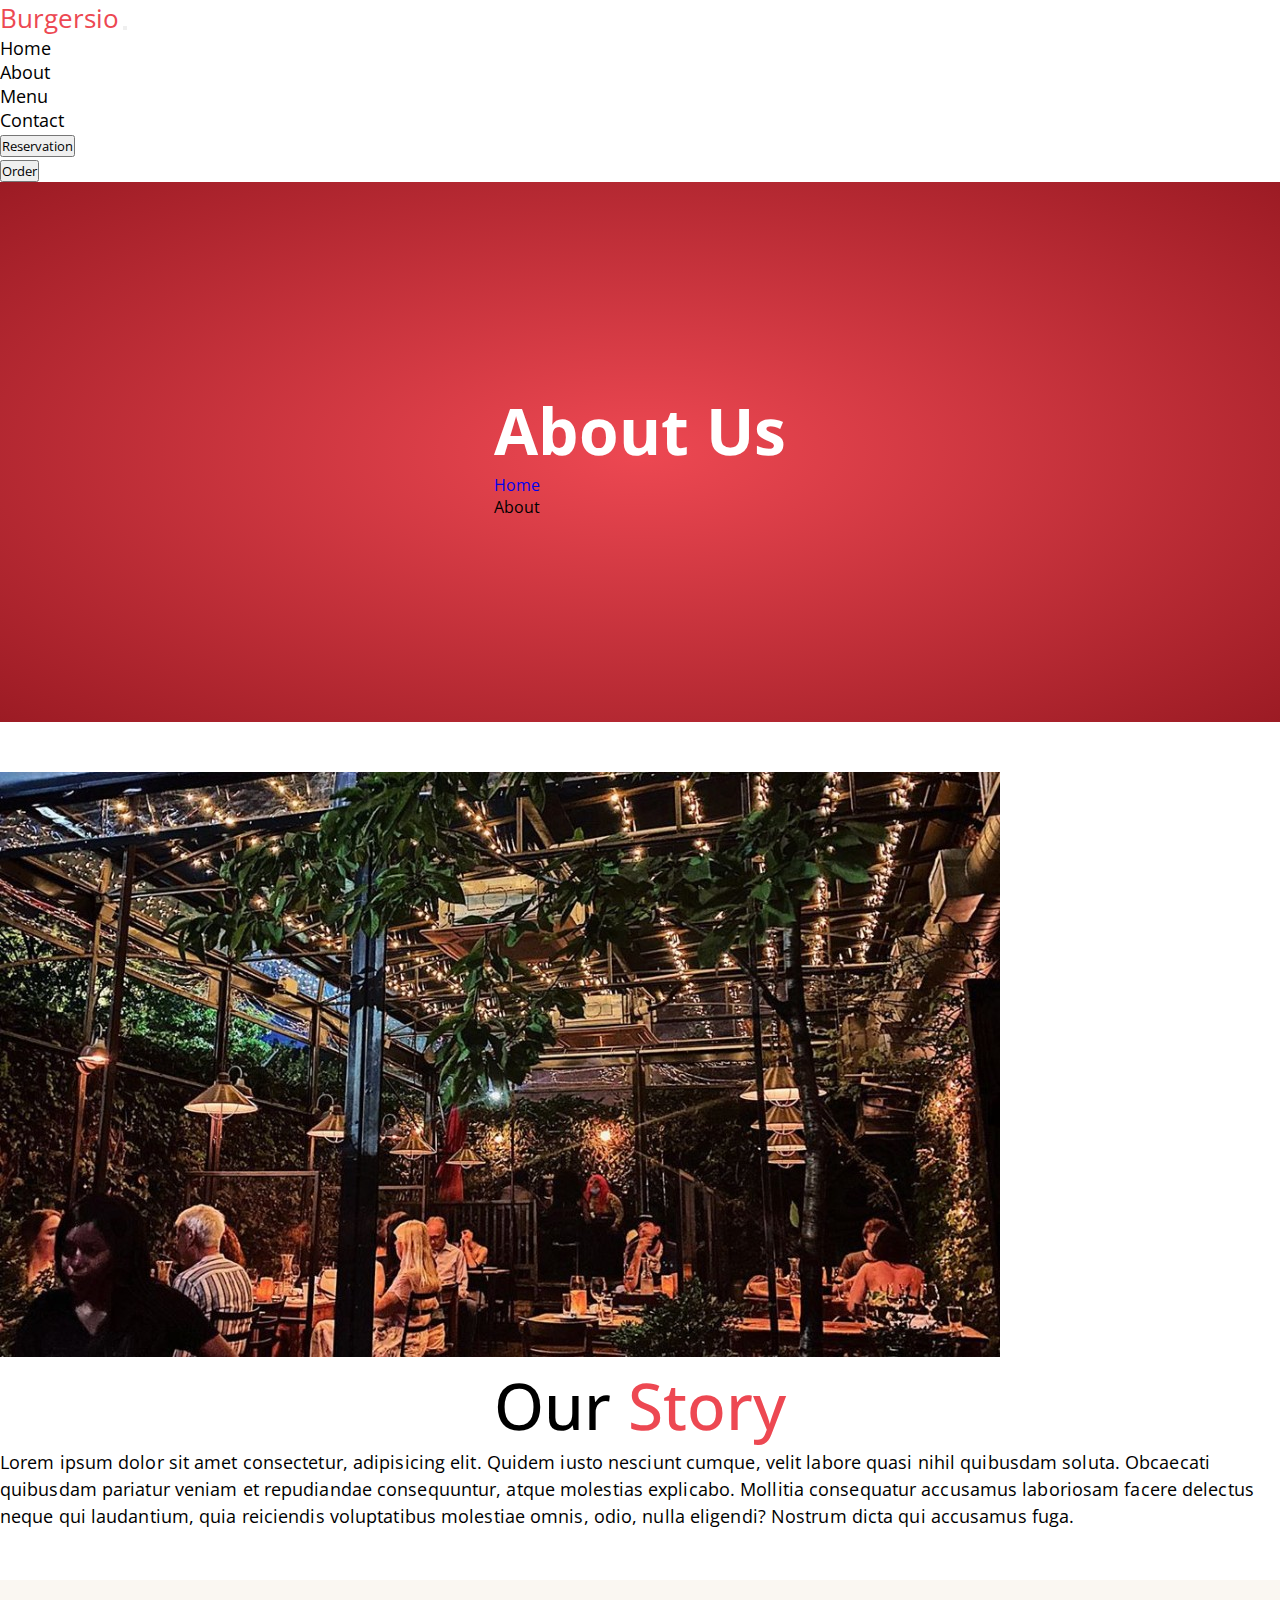
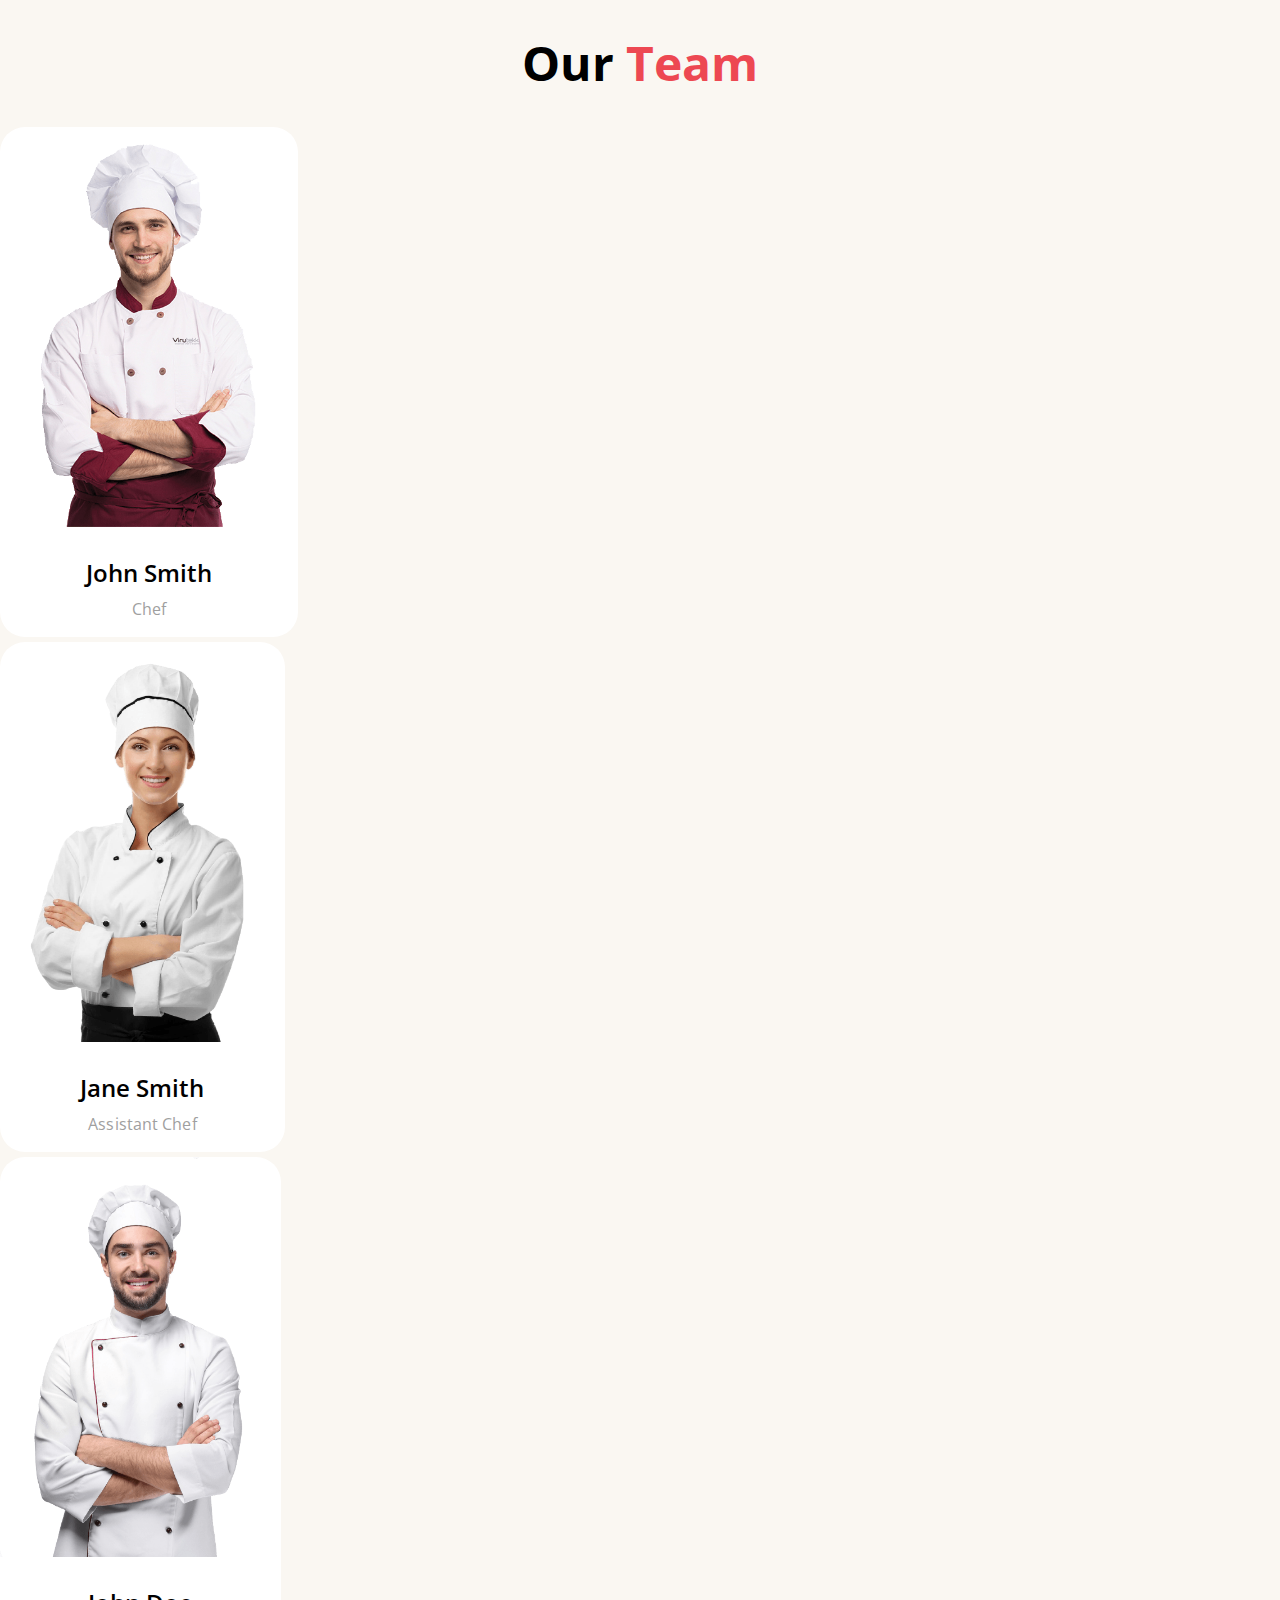
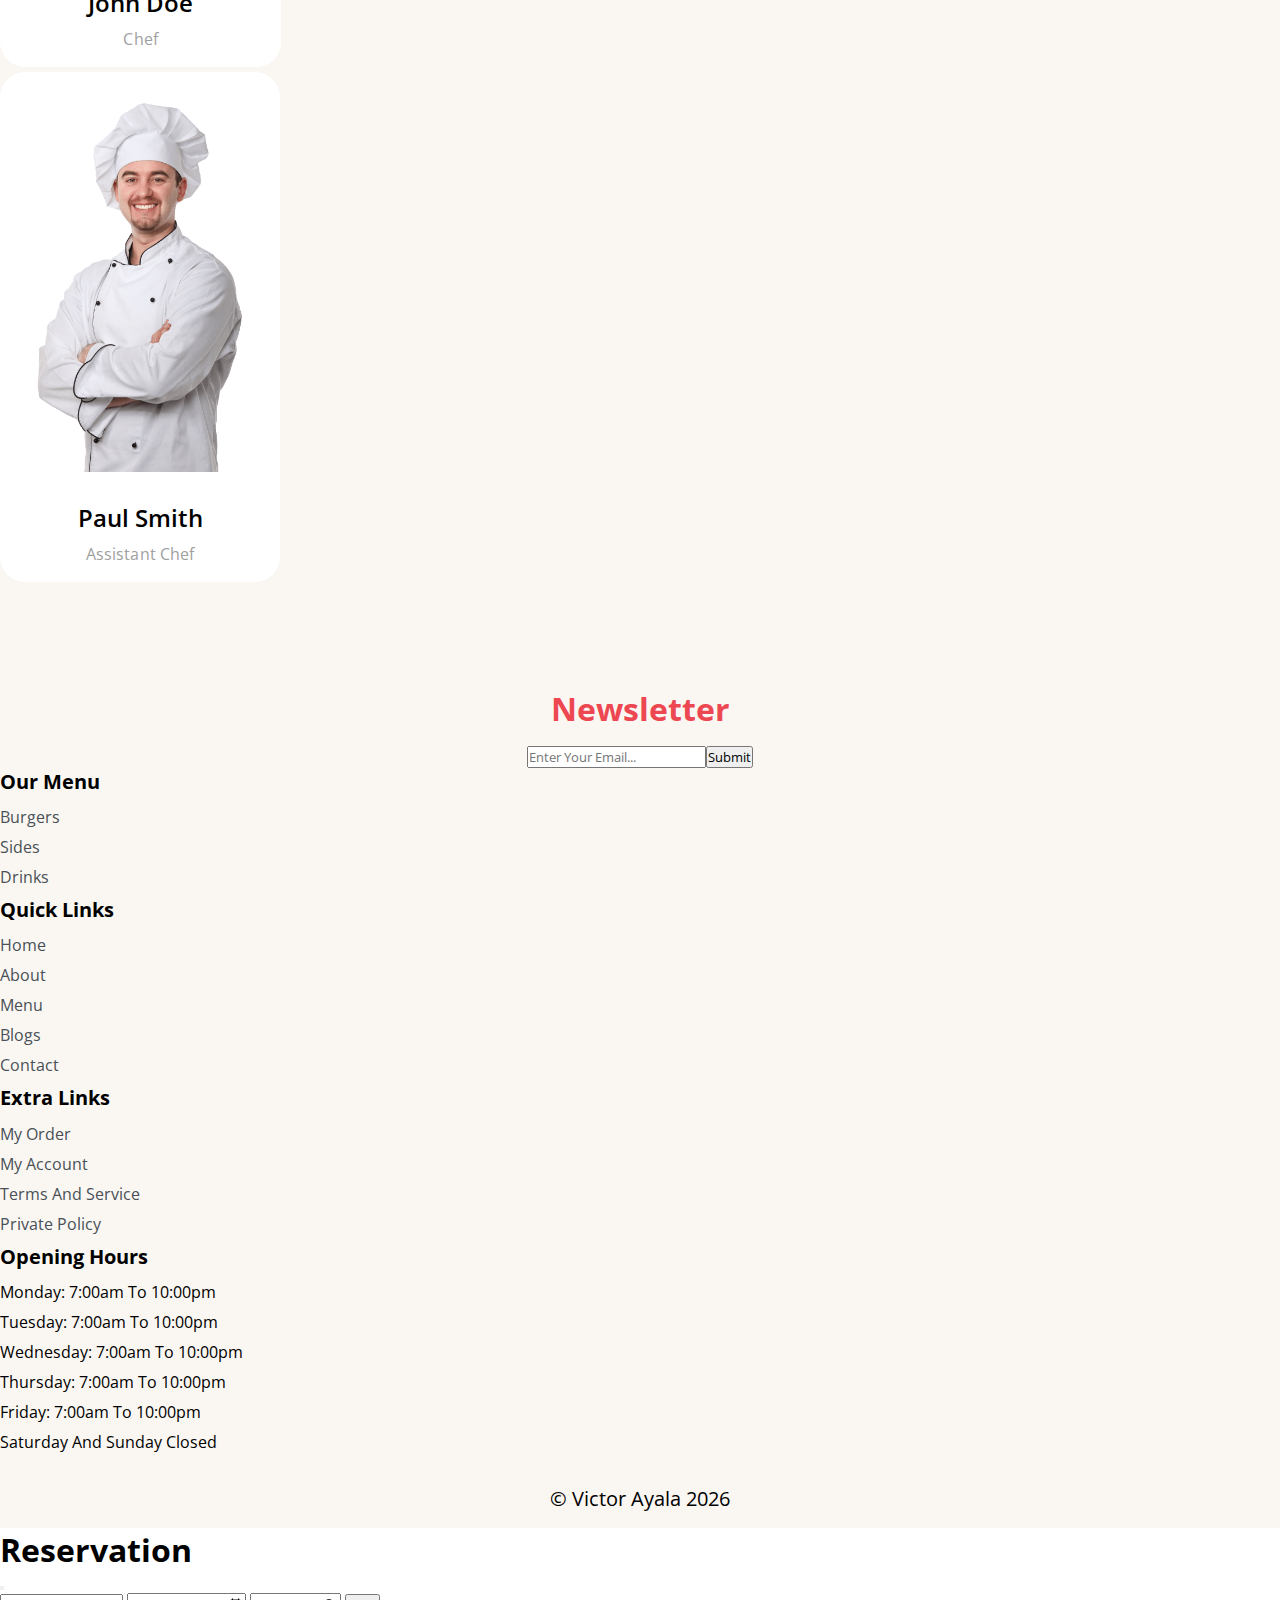
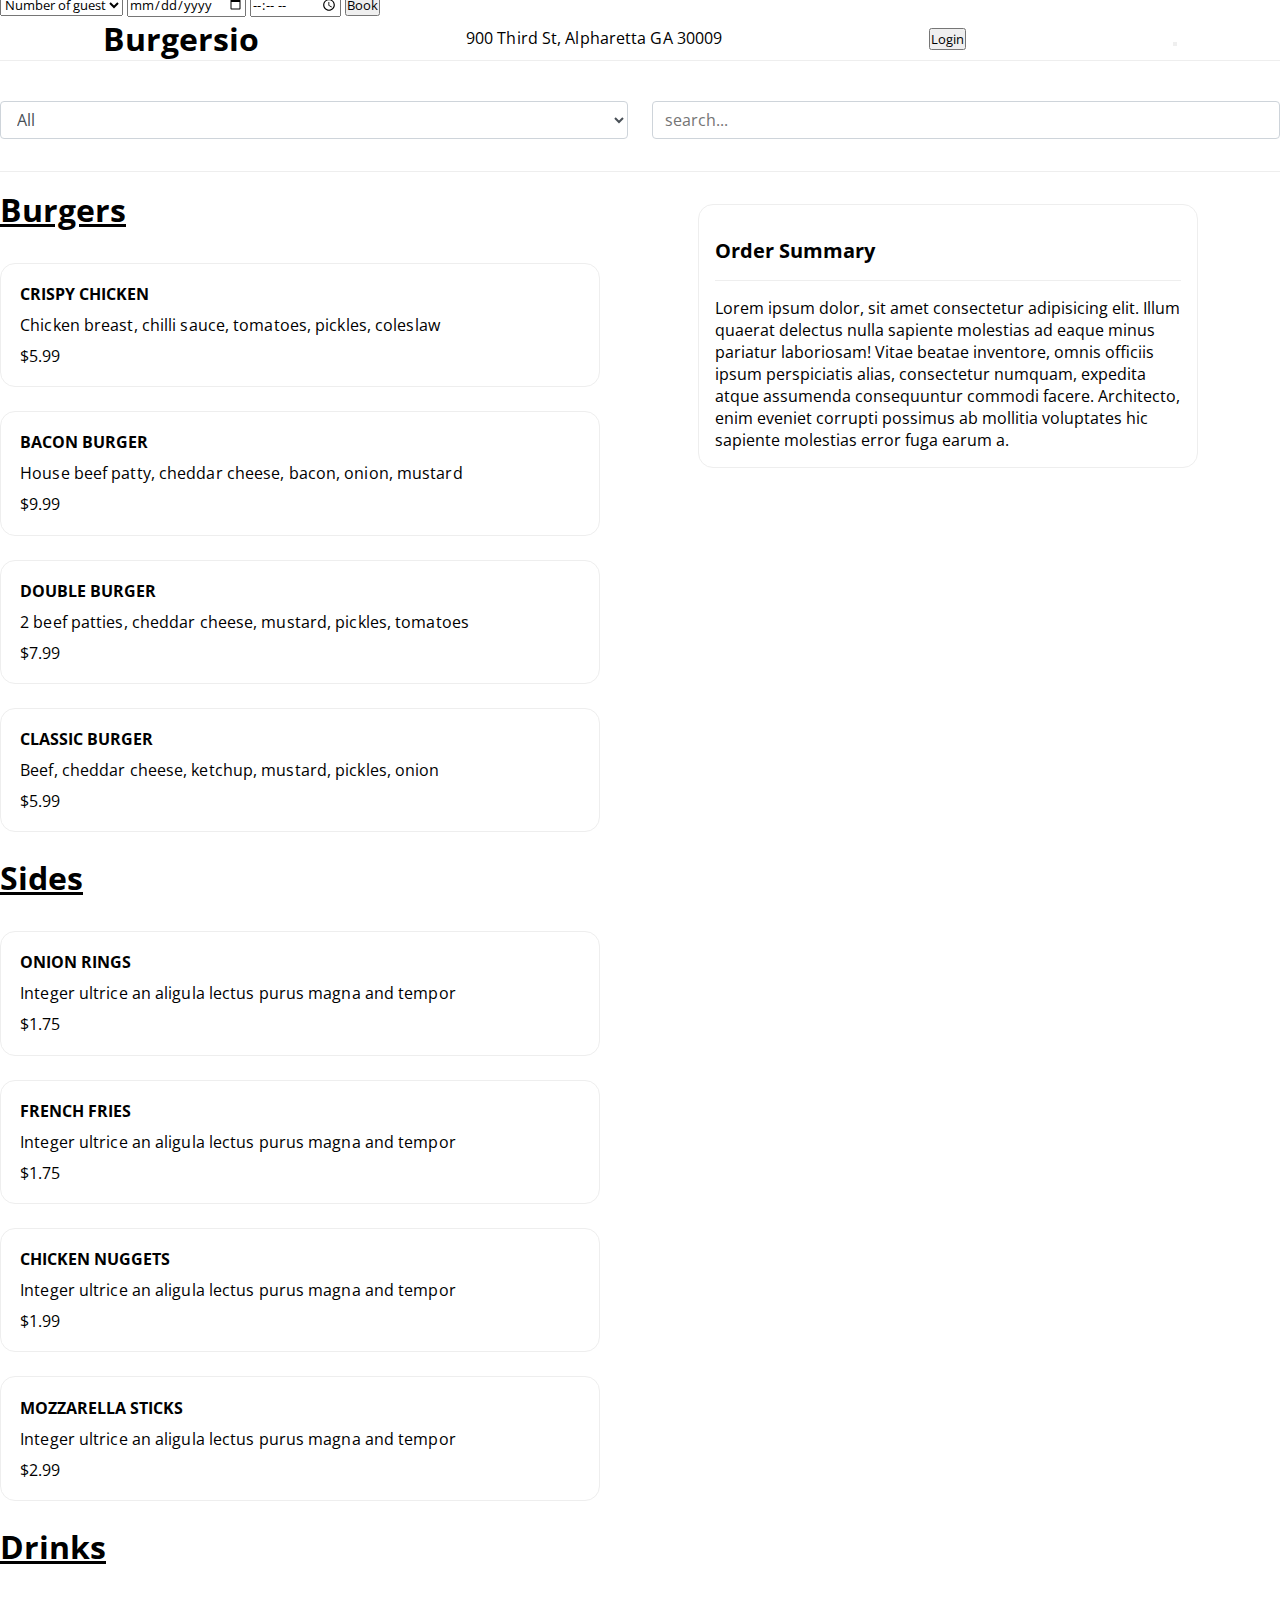
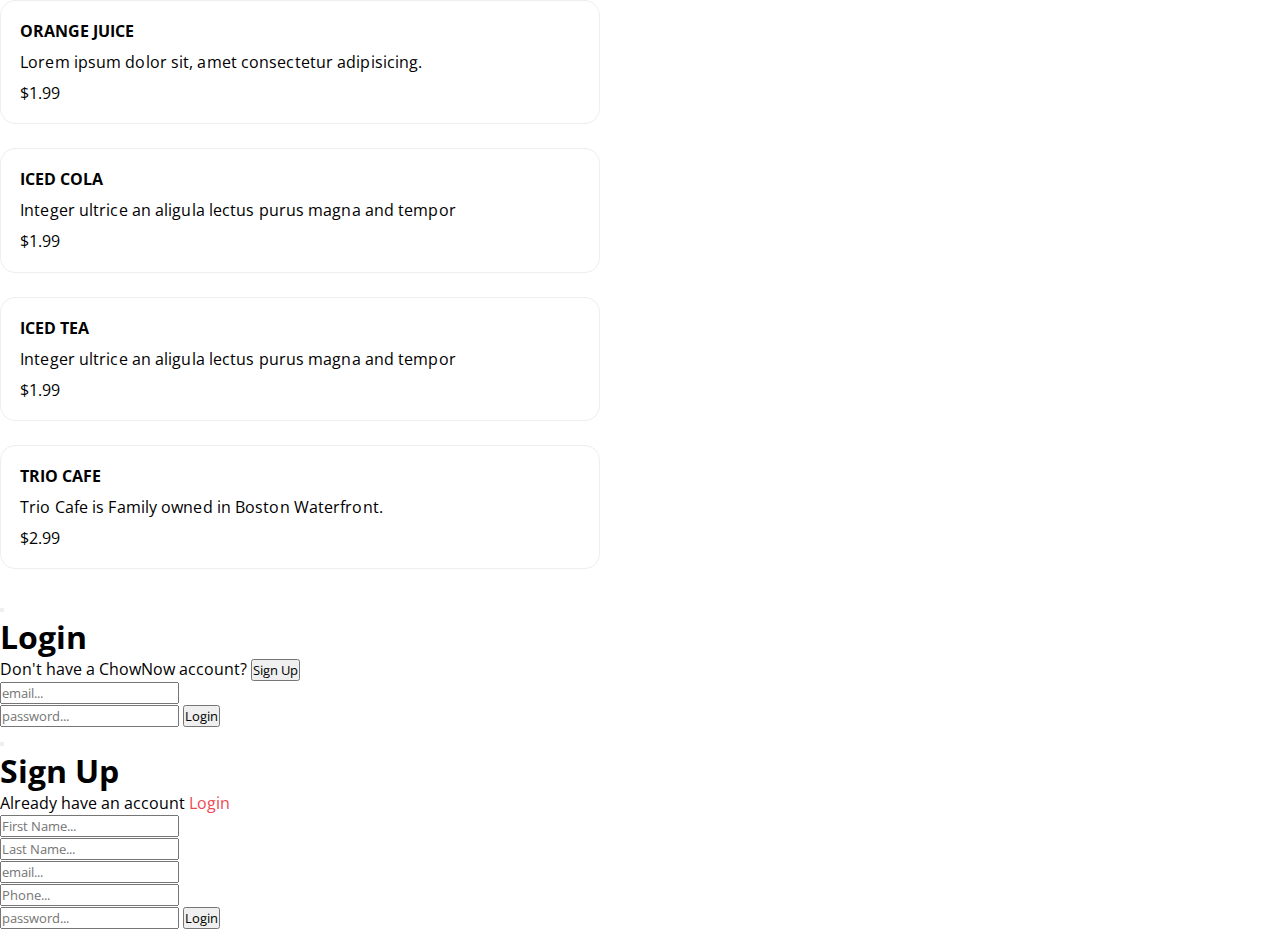
==== commit 8c446fd3: "edit the footer" ====
--- a/about/index.html
+++ b/about/index.html
@@ -103,23 +103,27 @@
     <section class="about-us">
       <div class="container">
         <div class="row">
-          <div class="col-md-6 about-img">
-            <img src="/img/bg.jpeg" class="img-fluid" alt="" />
-          </div>
-          <div class="col-md-6 about-descrption">
-            <h3>
-              Our
-              <span>Story</span>
-            </h3>
-            <p>
-              Lorem ipsum dolor sit amet consectetur, adipisicing elit. Quidem
-              iusto nesciunt cumque, velit labore quasi nihil quibusdam soluta.
-              Obcaecati quibusdam pariatur veniam et repudiandae consequuntur,
-              atque molestias explicabo. Mollitia consequatur accusamus
-              laboriosam facere delectus neque qui laudantium, quia reiciendis
-              voluptatibus molestiae omnis, odio, nulla eligendi? Nostrum dicta
-              qui accusamus fuga.
-            </p>
+          <div class="col-lg-6 col-md-12 col-sm-12 mb-5">
+            <div class="about-img">
+              <img src="/img/bg.jpeg" class="img-fluid" alt="" />
+            </div>
+          </div>
+          <div class="col-lg-6 col-md-12 col-sm-12">
+            <div class="about-descrption">
+              <h3>
+                Our
+                <span>Story</span>
+              </h3>
+              <p>
+                Lorem ipsum dolor sit amet consectetur, adipisicing elit. Quidem
+                iusto nesciunt cumque, velit labore quasi nihil quibusdam
+                soluta. Obcaecati quibusdam pariatur veniam et repudiandae
+                consequuntur, atque molestias explicabo. Mollitia consequatur
+                accusamus laboriosam facere delectus neque qui laudantium, quia
+                reiciendis voluptatibus molestiae omnis, odio, nulla eligendi?
+                Nostrum dicta qui accusamus fuga.
+              </p>
+            </div>
           </div>
         </div>
       </div>
@@ -292,10 +296,12 @@
             </ul>
           </div>
         </div>
-        <p>
-          © Victor Ayala
-          <span id="year"></span>
-        </p>
+        <div class="bottom-footer">
+          <p>
+            © Victor Ayala
+            <span id="year"></span>
+          </p>
+        </div>
       </div>
     </section>
 
@@ -765,20 +771,7 @@
     </div>
   </body>
 
-  <script
-    src="http://code.jquery.com/jquery-3.3.1.min.js"
-    integrity="sha256-FgpCb/KJQlLNfOu91ta32o/NMZxltwRo8QtmkMRdAu8="
-    crossorigin="anonymous"
-  ></script>
-  <script
-    src="https://cdnjs.cloudflare.com/ajax/libs/popper.js/1.14.3/umd/popper.min.js"
-    integrity="sha384-ZMP7rVo3mIykV+2+9J3UJ46jBk0WLaUAdn689aCwoqbBJiSnjAK/l8WvCWPIPm49"
-    crossorigin="anonymous"
-  ></script>
-  <script
-    src="https://stackpath.bootstrapcdn.com/bootstrap/4.1.1/js/bootstrap.min.js"
-    integrity="sha384-smHYKdLADwkXOn1EmN1qk/HfnUcbVRZyYmZ4qpPea6sjB/pTJ0euyQp0Mk8ck+5T"
-    crossorigin="anonymous"
-  ></script>
-  <script src="/js/app.js"></script>
+  <script src="../js/jquery.js"></script>
+  <script src="../js/bootstrap.min.js"></script>
+  <script src="../js/app.js"></script>
 </html>
--- a/css/main.css
+++ b/css/main.css
@@ -84,7 +84,11 @@
 }
 
 .navbar.scrolled .nav-link:hover {
-  color: #1b1b1b !important;
+  color: #ed4852 !important;
+}
+
+.navbar.scrolled .nav-link.active.active {
+  color: #ed4852 !important;
 }
 
 .text-red {
@@ -295,6 +299,7 @@
 
 #footer {
   background: #faf7f2;
+  padding-bottom: 0;
 }
 
 #footer h3 {
@@ -305,10 +310,6 @@
   color: #ed4852;
 }
 
-#footer ul {
-  padding: 0;
-}
-
 #footer .newsletter {
   display: flex;
   align-items: center;
@@ -322,54 +323,8 @@
   border-radius: 5px;
 }
 
-#footer .footer-navigation {
-  display: flex;
-  justify-content: space-around;
-  margin-top: 3rem;
-}
-
-#footer .footer-navigation h4 {
-  font-size: 20px;
-  margin-bottom: .7rem;
-}
-
-#footer .footer-navigation li {
-  margin-bottom: .5rem;
-}
-
-#footer .footer-navigation li a {
-  color: #495057;
-}
-
-#footer .footer-navigation li a:hover {
-  color: #ed4852;
-}
-
-#footer p {
-  text-align: center;
-  font-size: 20px;
-}
-
-#footer {
-  background: #faf7f2;
-}
-
-#footer h3 {
-  text-align: center;
-  font-weight: 700;
-  font-size: 32px;
-  margin-bottom: 1rem;
-  color: #ed4852;
-}
-
-#footer .newsletter {
-  max-width: 600px;
-  margin: 0 auto;
-}
-
-#footer .newsletter .red-btn {
-  padding: 8px 25px;
-  border-radius: 5px;
+#footer ul {
+  padding: 0;
 }
 
 #footer .footer-nav-list h4 {
@@ -389,9 +344,11 @@
   color: #ed4852;
 }
 
-#footer p {
+#footer .bottom-footer p {
   text-align: center;
   font-size: 20px;
+  margin-top: 2rem;
+  padding-bottom: 1rem;
 }
 
 .hero-header {
